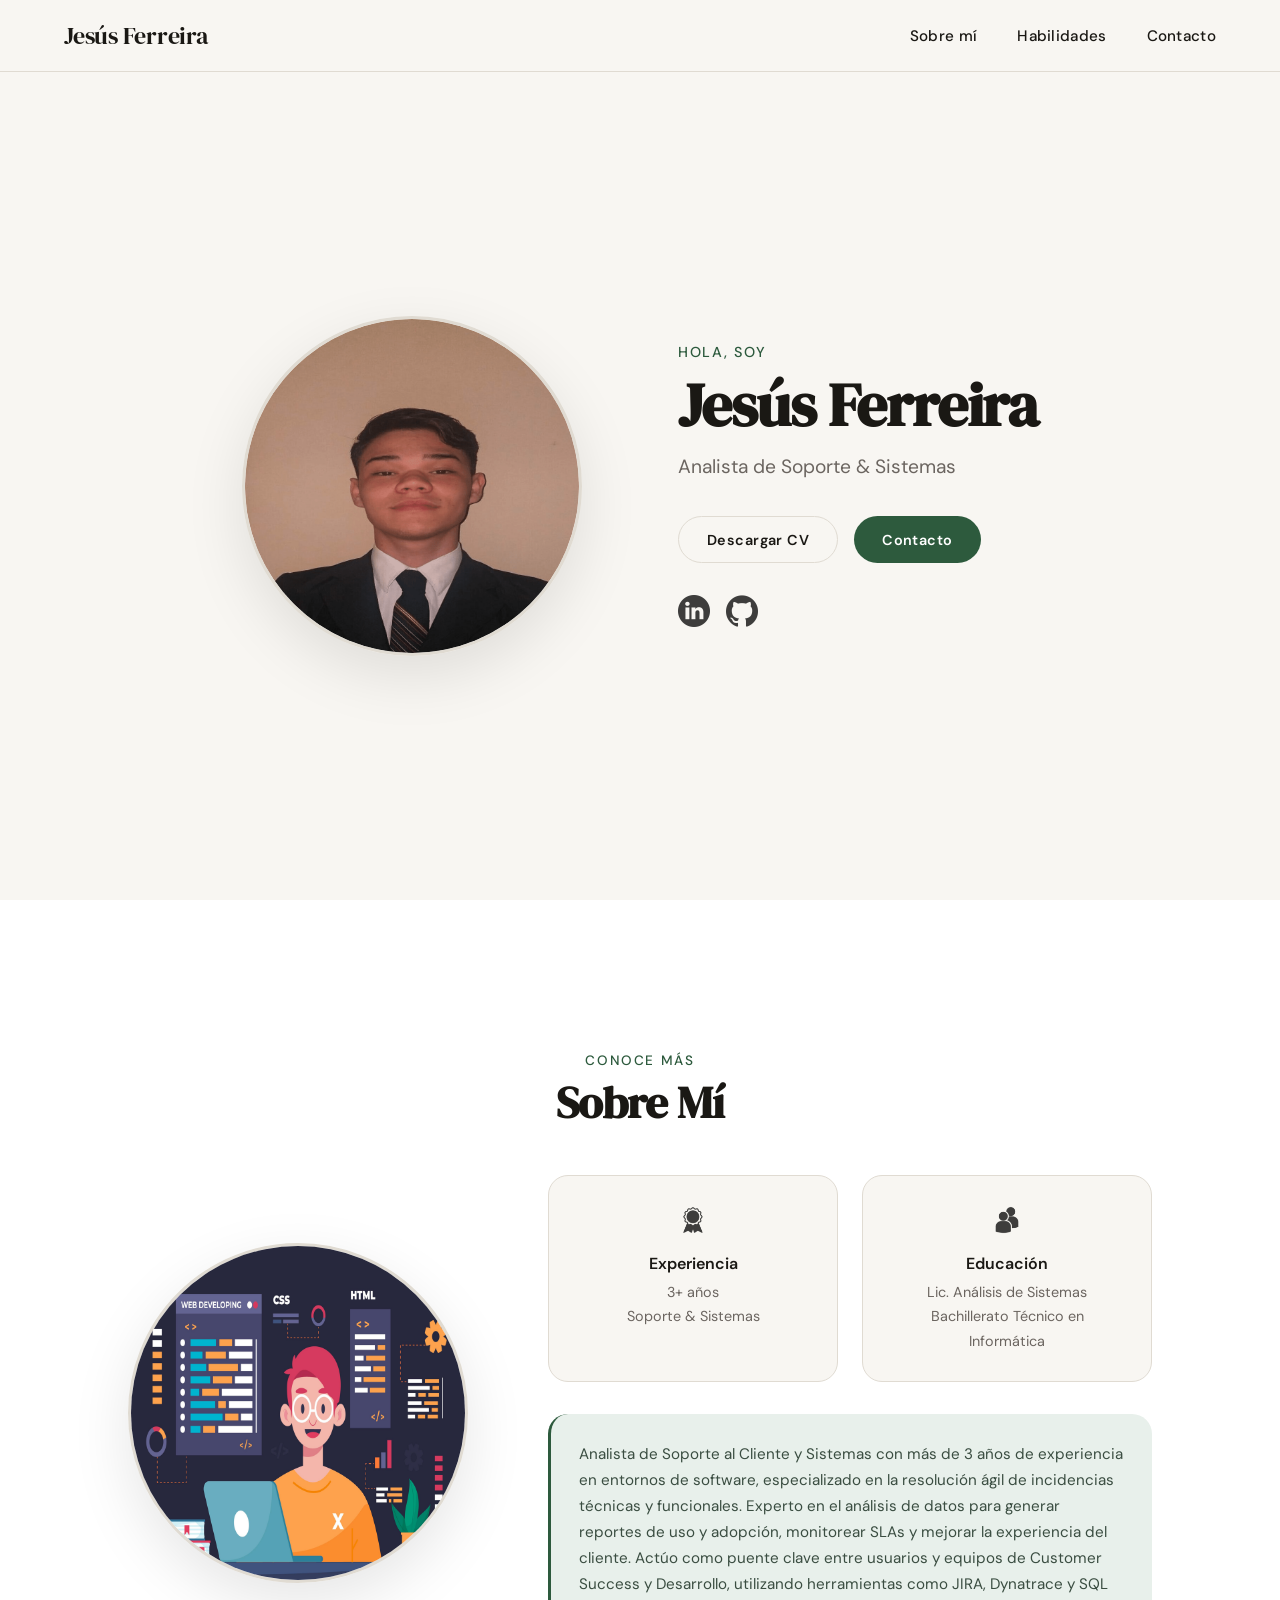
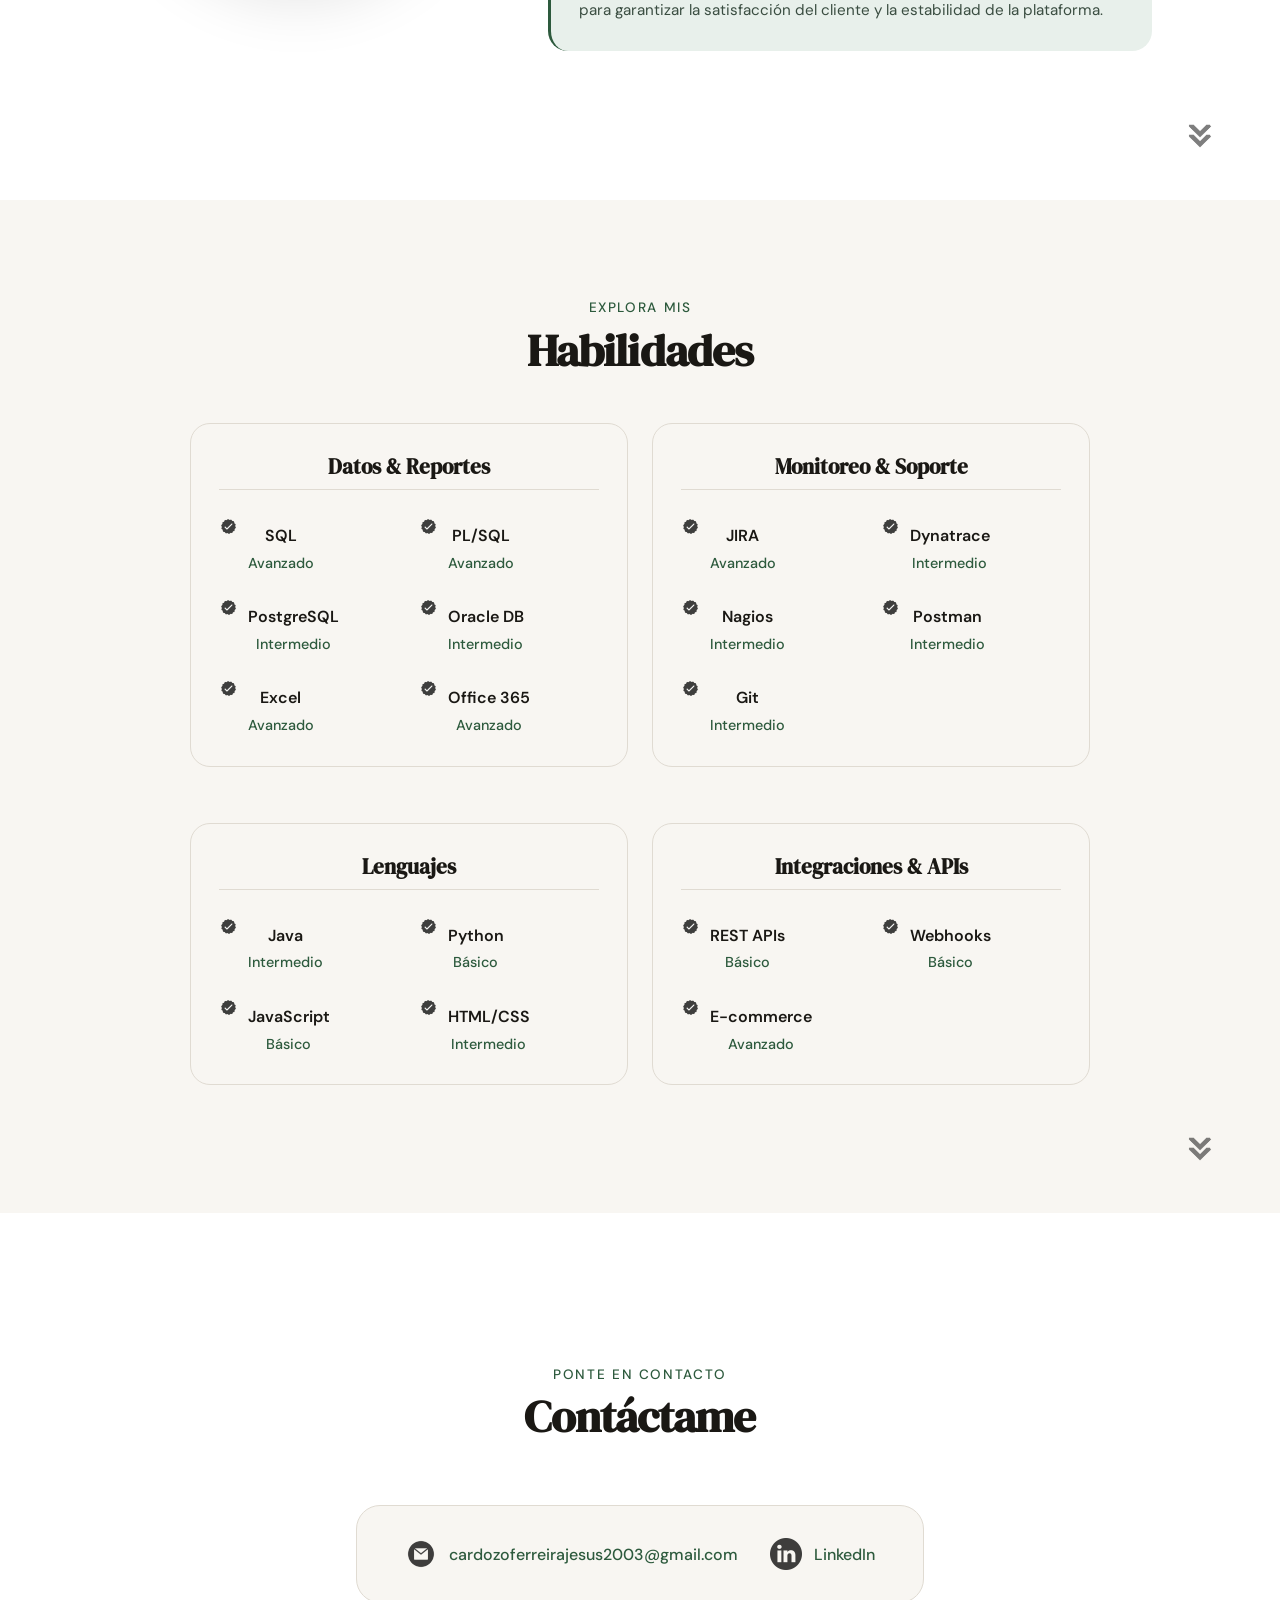
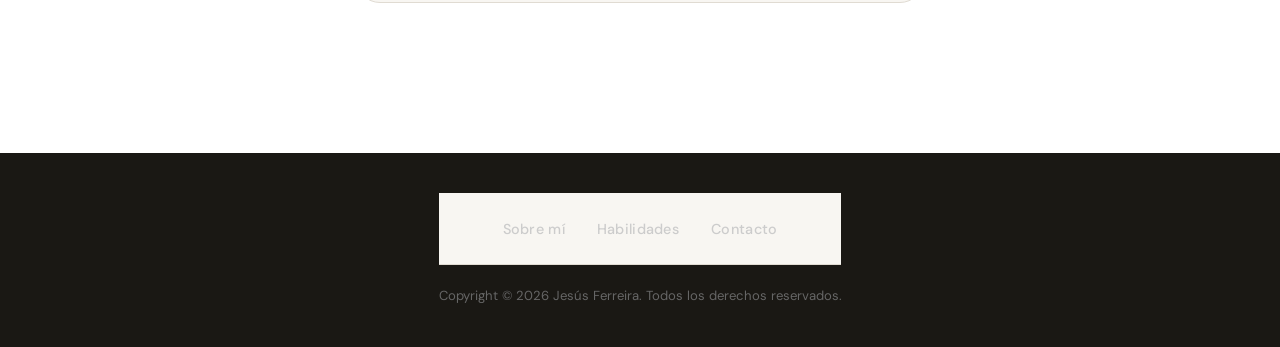
==== index.html @ 6abfdc1a "open code" ====
<!DOCTYPE html>
<html lang="es">
<head>
    <meta charset="UTF-8">
    <meta name="viewport" content="width=device-width, initial-scale=1.0">
    <title>Jesús Ferreira — Analista de Soporte & Sistemas</title>
    <meta name="description" content="Portafolio de Jesús Ferreira: analista de soporte al cliente y sistemas con 3+ años de experiencia en SQL, JIRA, Dynatrace y resolución de incidencias.">
    <meta name="author" content="Jesús Ferreira">
    <meta name="theme-color" content="#2d5a3d">
    <link rel="icon" href="./assets/profile-pic.png" type="image/png">
    <link rel="canonical" href="https://jesussferreira.github.io/">

    <!-- Open Graph / Social -->
    <meta property="og:type" content="website">
    <meta property="og:title" content="Jesús Ferreira — Portafolio">
    <meta property="og:description" content="Analista de Soporte & Sistemas: SQL, JIRA, Dynatrace, PL/SQL y más.">
    <meta property="og:image" content="./assets/profile-pic.png">
    <meta property="og:url" content="https://jesussferreira.github.io/">
    <meta name="twitter:card" content="summary">

    <link rel="stylesheet" href="style.css">
    <link rel="stylesheet" href="mediaqueries.css">
</head>
<body>
    <a class="skip-link" href="#about">Saltar al contenido</a>
    <nav id="desktop-nav" aria-label="Navegación principal">
        <div class="logo">Jesús Ferreira</div>
        <div>
            <ul class="nav-links">
                <li><a href="#about">Sobre mí</a></li>
                <li><a href="#experience">Habilidades</a></li>
                <li><a href="#contact">Contacto</a></li>
            </ul>
        </div>
    </nav>
    <nav id="hamburger-nav" aria-label="Navegación móvil">
        <div class="logo">Jesús Ferreira</div>
        <div class="hamburger-menu">
            <button class="hamburger-icon" type="button" aria-label="Abrir menú" aria-expanded="false" aria-controls="mobile-menu" onclick="toggleMenu()">
                <span></span>
                <span></span>
                <span></span>
            </button>
            <ul class="menu-links" id="mobile-menu">
                <li><a href="#about" onclick="toggleMenu()">Sobre mí</a></li>
                <li><a href="#experience" onclick="toggleMenu()">Habilidades</a></li>
                <li><a href="#contact" onclick="toggleMenu()">Contacto</a></li>
            </ul>
        </div>
    </nav>

    <!-- HERO -->
    <section id="profile">
        <div class="section__pic-container">
            <img src="./assets/profile-pic.png" alt="Jesús Ferreira foto de perfil"/>
        </div>
        <div class="section__text">
            <p class="section__text__p1">Hola, soy</p>
            <h1 class="title">Jesús Ferreira</h1>
            <p class="section__text__p2">Analista de Soporte & Sistemas</p>
            <div class="btn-container">
                <button class="btn btn-color-2" type="button" onclick="window.open('./assets/Jesus Ferreira.pdf', '_blank', 'noopener')">
                    Descargar CV
                </button>
                <button class="btn btn-color-1" type="button" onclick="location.href='./#contact'">
                    Contacto
                </button>
            </div>
            <div id="socials-container">
                <a href="https://www.linkedin.com/in/jes%C3%BAs-ferreira-cardozo-a3a8511b9/" target="_blank" rel="noopener noreferrer">
                    <img src="./assets/linkedin.png" alt="LinkedIn" class="icon">
                </a>
                <a href="https://github.com/jesussferreira" target="_blank" rel="noopener noreferrer">
                    <img src="./assets/github.png" alt="GitHub" class="icon">
                </a>
            </div>
        </div>
    </section>

    <!-- ABOUT -->
    <section id="about">
        <p class="section__text__p1">Conoce más</p>
        <h1 class="title">Sobre Mí</h1>
        <div class="section-container">
            <div class="section__pic-container">
                <img src="./assets/about-pic.png" alt="Foto de perfil" class="about-pic" loading="lazy" decoding="async"/>
            </div>
            <div class="about-details-container">
                <div class="about-containers">
                    <div class="details-container">
                        <img src="./assets/experience.png" alt="Experiencia" class="icon"/>
                        <h3>Experiencia</h3>
                        <p>3+ años<br>Soporte & Sistemas</p>
                    </div>
                    <div class="details-container">
                        <img src="./assets/education.png" alt="Educación" class="icon"/>
                        <h3>Educación</h3>
                        <p>Lic. Análisis de Sistemas<br>Bachillerato Técnico en Informática</p>
                    </div>
                </div>
                <div class="text-container">
                    <p>
                        Analista de Soporte al Cliente y Sistemas con más de 3 años de experiencia en entornos de software,
                        especializado en la resolución ágil de incidencias técnicas y funcionales. Experto en el análisis de datos
                        para generar reportes de uso y adopción, monitorear SLAs y mejorar la experiencia del cliente.
                        Actúo como puente clave entre usuarios y equipos de Customer Success y Desarrollo, utilizando herramientas
                        como JIRA, Dynatrace y SQL para garantizar la satisfacción del cliente y la estabilidad de la plataforma.
                    </p>
                </div>
            </div>
        </div>
        <img src="./assets/arrow.png" alt="Siguiente sección" class="icon arrow" onclick="location.href='./#experience'"/>
    </section>

    <!-- SKILLS / EXPERIENCE -->
    <section id="experience">
        <p class="section__text__p1">Explora mis</p>
        <h1 class="title">Habilidades</h1>
        <div class="experience-details-container">
            <div class="about-containers">

                <!-- DATA & REPORTS -->
                <div class="details-container">
                    <h2 class="experience-sub-title">Datos & Reportes</h2>
                    <div class="article-container">
                        <article>
                            <img src="./assets/checkmark.png" alt="check" class="icon"/>
                            <div><h3>SQL</h3><p>Avanzado</p></div>
                        </article>
                        <article>
                            <img src="./assets/checkmark.png" alt="check" class="icon"/>
                            <div><h3>PL/SQL</h3><p>Avanzado</p></div>
                        </article>
                        <article>
                            <img src="./assets/checkmark.png" alt="check" class="icon"/>
                            <div><h3>PostgreSQL</h3><p>Intermedio</p></div>
                        </article>
                        <article>
                            <img src="./assets/checkmark.png" alt="check" class="icon"/>
                            <div><h3>Oracle DB</h3><p>Intermedio</p></div>
                        </article>
                        <article>
                            <img src="./assets/checkmark.png" alt="check" class="icon"/>
                            <div><h3>Excel</h3><p>Avanzado</p></div>
                        </article>
                        <article>
                            <img src="./assets/checkmark.png" alt="check" class="icon"/>
                            <div><h3>Office 365</h3><p>Avanzado</p></div>
                        </article>
                    </div>
                </div>

                <!-- MONITORING & SUPPORT -->
                <div class="details-container">
                    <h2 class="experience-sub-title">Monitoreo & Soporte</h2>
                    <div class="article-container">
                        <article>
                            <img src="./assets/checkmark.png" alt="check" class="icon"/>
                            <div><h3>JIRA</h3><p>Avanzado</p></div>
                        </article>
                        <article>
                            <img src="./assets/checkmark.png" alt="check" class="icon"/>
                            <div><h3>Dynatrace</h3><p>Intermedio</p></div>
                        </article>
                        <article>
                            <img src="./assets/checkmark.png" alt="check" class="icon"/>
                            <div><h3>Nagios</h3><p>Intermedio</p></div>
                        </article>
                        <article>
                            <img src="./assets/checkmark.png" alt="check" class="icon"/>
                            <div><h3>Postman</h3><p>Intermedio</p></div>
                        </article>
                        <article>
                            <img src="./assets/checkmark.png" alt="check" class="icon"/>
                            <div><h3>Git</h3><p>Intermedio</p></div>
                        </article>
                    </div>
                </div>

            </div>
            <div class="about-containers">

                <!-- PROGRAMMING LANGUAGES -->
                <div class="details-container">
                    <h2 class="experience-sub-title">Lenguajes</h2>
                    <div class="article-container">
                        <article>
                            <img src="./assets/checkmark.png" alt="check" class="icon"/>
                            <div><h3>Java</h3><p>Intermedio</p></div>
                        </article>
                        <article>
                            <img src="./assets/checkmark.png" alt="check" class="icon"/>
                            <div><h3>Python</h3><p>Básico</p></div>
                        </article>
                        <article>
                            <img src="./assets/checkmark.png" alt="check" class="icon"/>
                            <div><h3>JavaScript</h3><p>Básico</p></div>
                        </article>
                        <article>
                            <img src="./assets/checkmark.png" alt="check" class="icon"/>
                            <div><h3>HTML/CSS</h3><p>Intermedio</p></div>
                        </article>
                    </div>
                </div>

                <!-- INTEGRATIONS -->
                <div class="details-container">
                    <h2 class="experience-sub-title">Integraciones & APIs</h2>
                    <div class="article-container">
                        <article>
                            <img src="./assets/checkmark.png" alt="check" class="icon"/>
                            <div><h3>REST APIs</h3><p>Básico</p></div>
                        </article>
                        <article>
                            <img src="./assets/checkmark.png" alt="check" class="icon"/>
                            <div><h3>Webhooks</h3><p>Básico</p></div>
                        </article>
                        <article>
                            <img src="./assets/checkmark.png" alt="check" class="icon"/>
                            <div><h3>E-commerce</h3><p>Avanzado</p></div>
                        </article>
                    </div>
                </div>

            </div>
        </div>
        <img src="./assets/arrow.png" alt="Siguiente" class="icon arrow" onclick="location.href='./#contact'"/>
    </section>

    <!-- CONTACT -->
    <section id="contact">
        <p class="section__text__p1">Ponte en contacto</p>
        <h1 class="title">Contáctame</h1>
        <div class="contact-info-upper-container">
            <div class="contact-info-container">
                <img src="./assets/email.png" alt="Email" class="icon contact-icon email-icon"/>
                <p><a href="mailto:cardozoferreirajesus2003@gmail.com">cardozoferreirajesus2003@gmail.com</a></p>
            </div>
            <div class="contact-info-container">
                <img src="./assets/linkedin.png" alt="LinkedIn" class="icon contact-icon"/>
                <p><a href="https://www.linkedin.com/in/jes%C3%BAs-ferreira-cardozo-a3a8511b9/">LinkedIn</a></p>
            </div>
        </div>
    </section>

    <footer>
        <nav>
            <div class="nav-links-container">
                <ul class="nav-links">
                    <li><a href="#about">Sobre mí</a></li>
                    <li><a href="#experience">Habilidades</a></li>
                    <li><a href="#contact">Contacto</a></li>
                </ul>
            </div>
        </nav>
        <p>Copyright &#169; 2026 Jesús Ferreira. Todos los derechos reservados.</p>
    </footer>

    <script src="script.js"></script>
</body>
</html>
---- style.css ----
@import url("https://fonts.googleapis.com/css2?family=DM+Sans:ital,wght@0,300;0,400;0,500;0,600;0,700;1,300&family=DM+Serif+Display:ital@0;1&display=swap");

:root {
  --bg: #f8f6f2;
  --surface: #ffffff;
  --border: #e0dbd2;
  --text: #1a1814;
  --text-muted: #6b6560;
  --accent: #2d5a3d;
  --accent-light: #e8f0eb;
  --accent-hover: #1e3e2a;
}

* {
  margin: 0;
  padding: 0;
  box-sizing: border-box;
}

.skip-link {
  position: absolute;
  left: -9999px;
  top: 0;
  z-index: 1000;
  background: var(--accent);
  color: #fff;
  padding: 0.75rem 1.25rem;
  font-weight: 600;
  border-radius: 0 0 8px 0;
}

.skip-link:focus {
  left: 0;
}

:focus-visible {
  outline: 2px solid var(--accent);
  outline-offset: 3px;
  border-radius: 4px;
}

button.hamburger-icon {
  background: transparent;
  border: none;
  padding: 0;
}

html {
  scroll-behavior: smooth;
}

@media (prefers-reduced-motion: reduce) {
  html { scroll-behavior: auto; }
  *, *::before, *::after {
    animation-duration: 0.01ms !important;
    animation-iteration-count: 1 !important;
    transition-duration: 0.01ms !important;
    scroll-behavior: auto !important;
  }
}

body {
  font-family: "DM Sans", sans-serif;
  background-color: var(--bg);
  color: var(--text);
}

p {
  color: var(--text-muted);
  line-height: 1.7;
}

a, .btn {
  transition: all 280ms ease;
}

/* ─── NAV ─── */

nav, .nav-links {
  display: flex;
}

nav {
  justify-content: space-between;
  align-items: center;
  height: 72px;
  padding: 0 4rem;
  background: var(--bg);
  border-bottom: 1px solid var(--border);
  position: sticky;
  top: 0;
  z-index: 100;
}

.nav-links {
  gap: 2.5rem;
  list-style: none;
  font-size: 0.95rem;
  font-weight: 500;
  letter-spacing: 0.02em;
}

a {
  color: var(--text);
  text-decoration: none;
}

a:hover {
  color: var(--accent);
}

.logo {
  font-family: "DM Serif Display", serif;
  font-size: 1.5rem;
  color: var(--text);
  letter-spacing: -0.01em;
}

.logo:hover { cursor: default; }

/* ─── HAMBURGER ─── */

#hamburger-nav { display: none; }

.hamburger-menu {
  position: relative;
  display: inline-block;
}

.hamburger-icon {
  display: flex;
  flex-direction: column;
  justify-content: space-between;
  height: 20px;
  width: 26px;
  cursor: pointer;
}

.hamburger-icon span {
  width: 100%;
  height: 2px;
  background-color: var(--text);
  transition: all 0.3s ease-in-out;
}

.menu-links {
  position: absolute;
  top: 100%;
  right: 0;
  background-color: var(--surface);
  border: 1px solid var(--border);
  border-radius: 12px;
  width: fit-content;
  max-height: 0;
  overflow: hidden;
  transition: all 0.3s ease-in-out;
  margin-top: 8px;
  box-shadow: 0 8px 24px rgba(0,0,0,0.08);
}

.menu-links a {
  display: block;
  padding: 12px 24px;
  font-size: 1rem;
  color: var(--text);
}

.menu-links li { list-style: none; }
.menu-links.open { max-height: 300px; }

.hamburger-icon.open span:first-child  { transform: rotate(45deg) translate(8px, 4px); }
.hamburger-icon.open span:nth-child(2) { opacity: 0; }
.hamburger-icon.open span:last-child   { transform: rotate(-45deg) translate(8px, -4px); }

/* ─── SECTIONS ─── */

section {
  padding: 6rem 8rem;
  min-height: 100vh;
  display: flex;
  flex-direction: column;
  justify-content: center;
}

.section-container {
  display: flex;
  gap: 5rem;
  align-items: center;
}

/* ─── PROFILE ─── */

#profile {
  flex-direction: row;
  align-items: center;
  gap: 6rem;
  background: var(--bg);
  min-height: calc(100vh - 72px);
}

.section__pic-container {
  flex-shrink: 0;
  width: 340px;
  height: 340px;
  border-radius: 50%;
  overflow: hidden;
  border: 3px solid var(--border);
  box-shadow: 0 20px 60px rgba(0,0,0,0.1);
}

.section__pic-container img {
  width: 100%;
  height: 100%;
  object-fit: cover;
}

.section__text {
  text-align: left;
}

.section__text__p1 {
  font-size: 0.9rem;
  font-weight: 500;
  letter-spacing: 0.12em;
  text-transform: uppercase;
  color: var(--accent);
  margin-bottom: 0.5rem;
}

.title {
  font-family: "DM Serif Display", serif;
  font-size: 3.8rem;
  line-height: 1.1;
  color: var(--text);
  margin-bottom: 0.75rem;
  letter-spacing: -0.02em;
}

.section__text__p2 {
  font-size: 1.2rem;
  color: var(--text-muted);
  font-weight: 400;
  margin-bottom: 2rem;
}

.btn-container {
  display: flex;
  gap: 1rem;
  margin-bottom: 2rem;
}

.btn {
  font-family: "DM Sans", sans-serif;
  font-weight: 600;
  font-size: 0.9rem;
  letter-spacing: 0.03em;
  padding: 0.85rem 1.75rem;
  border-radius: 100px;
  cursor: pointer;
  border: none;
}

.btn-color-1 {
  background: var(--accent);
  color: white;
}

.btn-color-1:hover {
  background: var(--accent-hover);
  transform: translateY(-1px);
  box-shadow: 0 6px 20px rgba(45, 90, 61, 0.3);
}

.btn-color-2 {
  background: transparent;
  border: 1.5px solid var(--border);
  color: var(--text);
}

.btn-color-2:hover {
  border-color: var(--accent);
  color: var(--accent);
  transform: translateY(-1px);
}

#socials-container {
  display: flex;
  gap: 1rem;
}

.icon {
  height: 2rem;
  cursor: pointer;
  opacity: 0.75;
  transition: opacity 200ms ease, transform 200ms ease;
}

.icon:hover {
  opacity: 1;
  transform: scale(1.08);
}

/* ─── ABOUT ─── */

#about {
  background: var(--surface);
  position: relative;
}

#about .title, #experience .title, #contact .title {
  text-align: center;
  font-size: 2.8rem;
  margin-bottom: 3rem;
}

#about > .section__text__p1,
#experience > .section__text__p1,
#contact > .section__text__p1 {
  text-align: center;
  font-size: 0.85rem;
  letter-spacing: 0.12em;
  text-transform: uppercase;
  color: var(--accent);
  margin-bottom: 0.4rem;
}

.about-pic {
  width: 100%;
  height: 100%;
  object-fit: cover;
  border-radius: 1.5rem;
}

.about-containers {
  display: flex;
  gap: 1.5rem;
  margin-bottom: 2rem;
}

.about-details-container {
  display: flex;
  flex-direction: column;
  flex: 1;
}

.details-container {
  padding: 1.75rem;
  flex: 1;
  background: var(--bg);
  border-radius: 1.25rem;
  border: 1px solid var(--border);
  text-align: center;
}

.details-container h3 {
  font-size: 1rem;
  font-weight: 600;
  margin: 0.75rem 0 0.35rem;
  color: var(--text);
}

.details-container p {
  font-size: 0.9rem;
}

.text-container {
  background: var(--accent-light);
  border-radius: 1.25rem;
  padding: 1.75rem;
  border-left: 3px solid var(--accent);
}

.text-container p {
  color: #3a4d41;
  font-size: 0.95rem;
}

.arrow {
  position: absolute;
  right: 4rem;
  bottom: 3rem;
  height: 2rem;
  opacity: 0.5;
}

/* ─── EXPERIENCE / SKILLS ─── */

#experience {
  background: var(--bg);
  position: relative;
}

.experience-details-container {
  display: flex;
  flex-direction: column;
  gap: 1.5rem;
  width: 100%;
  max-width: 900px;
  margin: 0 auto;
}

.experience-sub-title {
  font-family: "DM Serif Display", serif;
  font-size: 1.3rem;
  color: var(--text);
  margin-bottom: 1.5rem;
  padding-bottom: 0.5rem;
  border-bottom: 1.5px solid var(--border);
}

.article-container {
  display: flex;
  flex-wrap: wrap;
  gap: 1.25rem;
}

article {
  display: flex;
  align-items: flex-start;
  gap: 0.6rem;
  width: calc(50% - 0.625rem);
}

article .icon {
  height: 1.2rem;
  margin-top: 3px;
  cursor: default;
  flex-shrink: 0;
}

article h3 {
  font-size: 0.95rem;
  font-weight: 600;
  color: var(--text);
  line-height: 1.2;
}

article p {
  font-size: 0.8rem;
  color: var(--accent);
  font-weight: 500;
}

/* ─── CONTACT ─── */

#contact {
  background: var(--surface);
  align-items: center;
  min-height: 60vh;
}

.contact-info-upper-container {
  display: flex;
  justify-content: center;
  gap: 2rem;
  flex-wrap: wrap;
  border-radius: 1.5rem;
  border: 1px solid var(--border);
  background: var(--bg);
  padding: 2rem 3rem;
  margin-top: 1rem;
}

.contact-info-container {
  display: flex;
  align-items: center;
  gap: 0.75rem;
}

.contact-info-container p {
  font-size: 1rem;
  font-weight: 500;
}

.contact-info-container a {
  color: var(--accent);
  font-weight: 500;
}

.contact-info-container a:hover {
  text-decoration: underline;
}

.contact-icon { cursor: default; }
.email-icon { height: 2rem; }

/* ─── FOOTER ─── */

footer {
  background: var(--text);
  color: #aaa;
  padding: 2.5rem 4rem;
  display: flex;
  flex-direction: column;
  align-items: center;
  gap: 1.25rem;
}

footer .nav-links {
  gap: 2rem;
  font-size: 0.9rem;
}

footer a {
  color: #ccc;
}

footer a:hover { color: white; }

footer p {
  color: #666;
  font-size: 0.82rem;
}
---- mediaqueries.css ----
/* ─── TABLET ─── */
@media screen and (max-width: 1200px) {
  #desktop-nav { display: none; }
  #hamburger-nav { display: flex; }

  nav { padding: 0 2rem; }

  section { padding: 5rem 3rem; }

  #profile {
    flex-direction: column;
    text-align: center;
    gap: 3rem;
    padding-top: 5rem;
    min-height: auto;
    padding-bottom: 5rem;
  }

  .section__text { text-align: center; }

  #socials-container { justify-content: center; }
  .btn-container { justify-content: center; }

  .section__pic-container {
    width: 240px;
    height: 240px;
  }

  .section-container {
    flex-direction: column;
    gap: 3rem;
  }

  .about-containers { flex-wrap: wrap; }

  .arrow { display: none; }

  #contact { min-height: auto; }
}

/* ─── MOBILE ─── */
@media screen and (max-width: 600px) {
  section { padding: 4rem 1.5rem; }

  nav { padding: 0 1.5rem; }

  .title { font-size: 2.4rem; }

  .section__text__p2 { font-size: 1rem; }

  .about-containers { flex-direction: column; }

  .details-container { width: 100%; }

  .experience-details-container { gap: 1rem; }

  .about-containers { gap: 1rem; }

  article { width: 100%; }

  .contact-info-upper-container {
    flex-direction: column;
    padding: 1.5rem;
  }

  .btn-container { flex-wrap: wrap; justify-content: center; }

  footer { padding: 2rem 1.5rem; }

  footer .nav-links {
    flex-direction: column;
    align-items: center;
    gap: 0.75rem;
  }

  .logo { font-size: 1.3rem; }
}
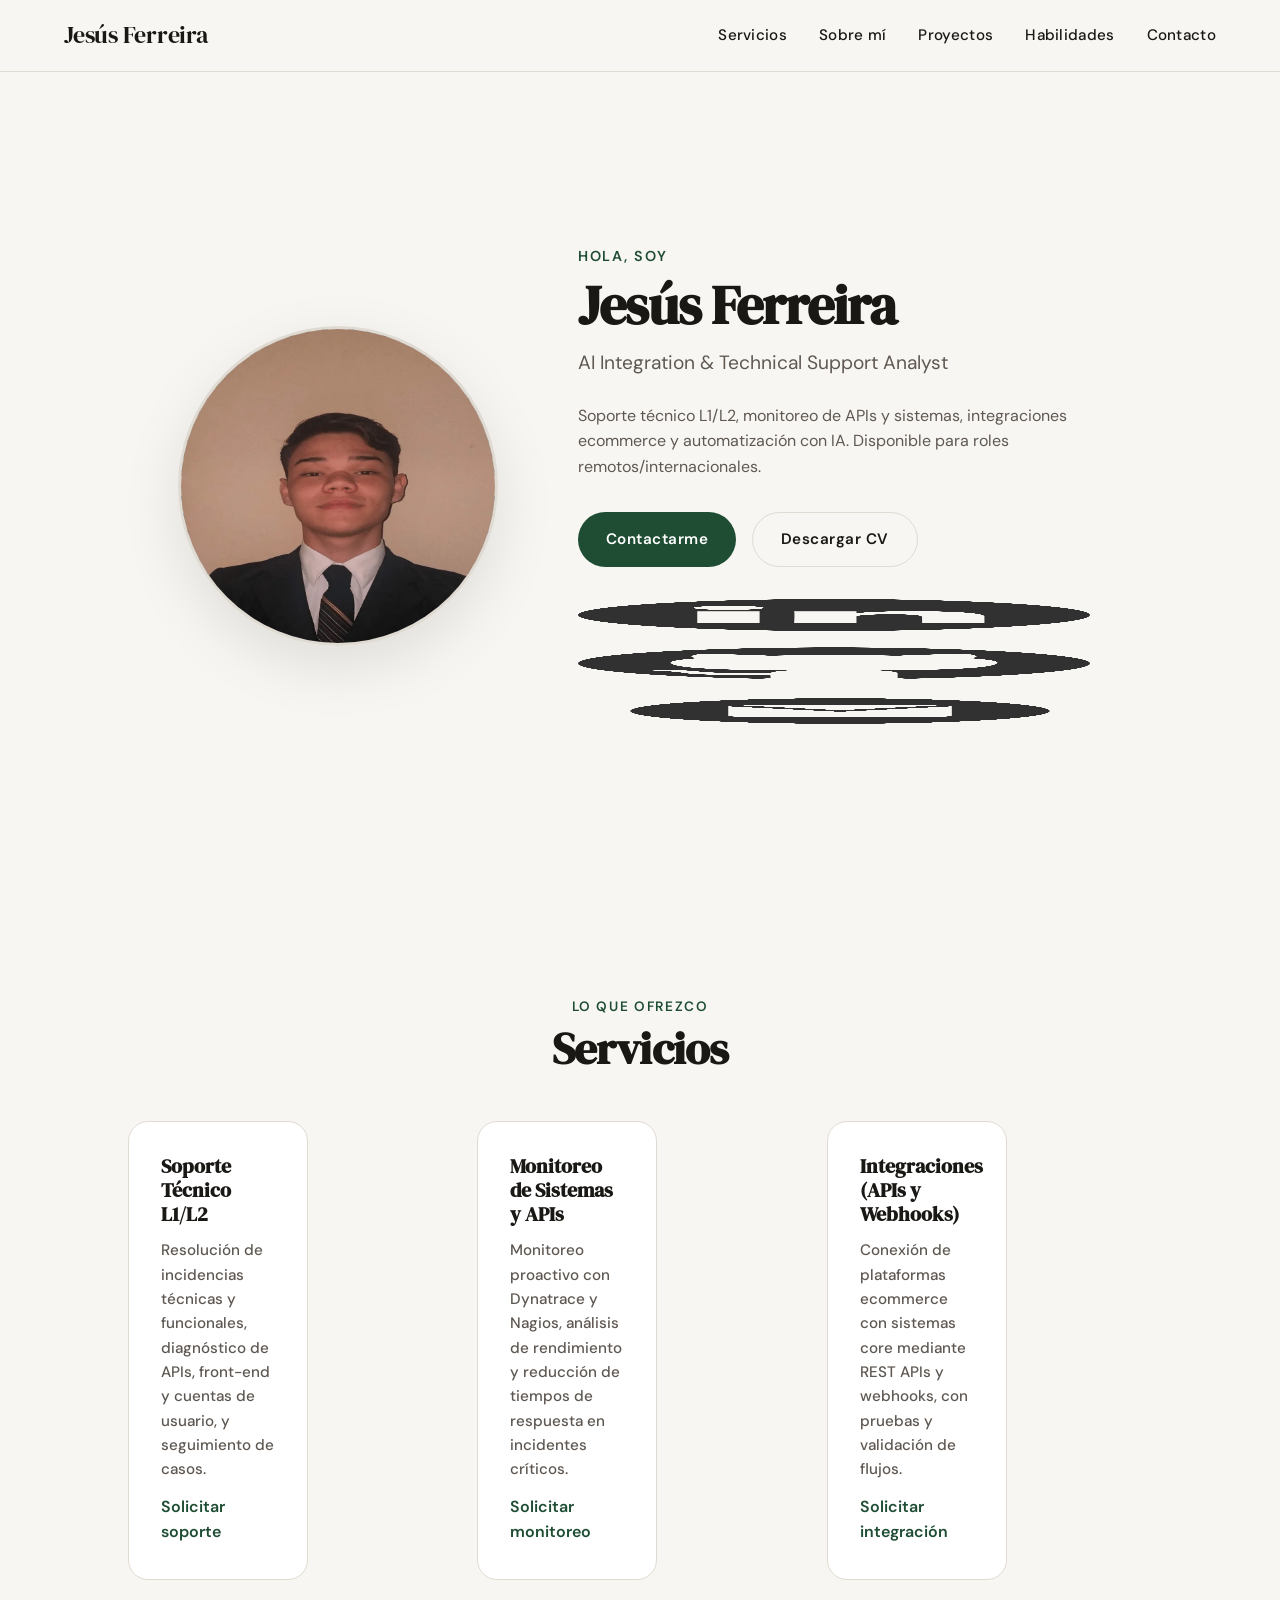
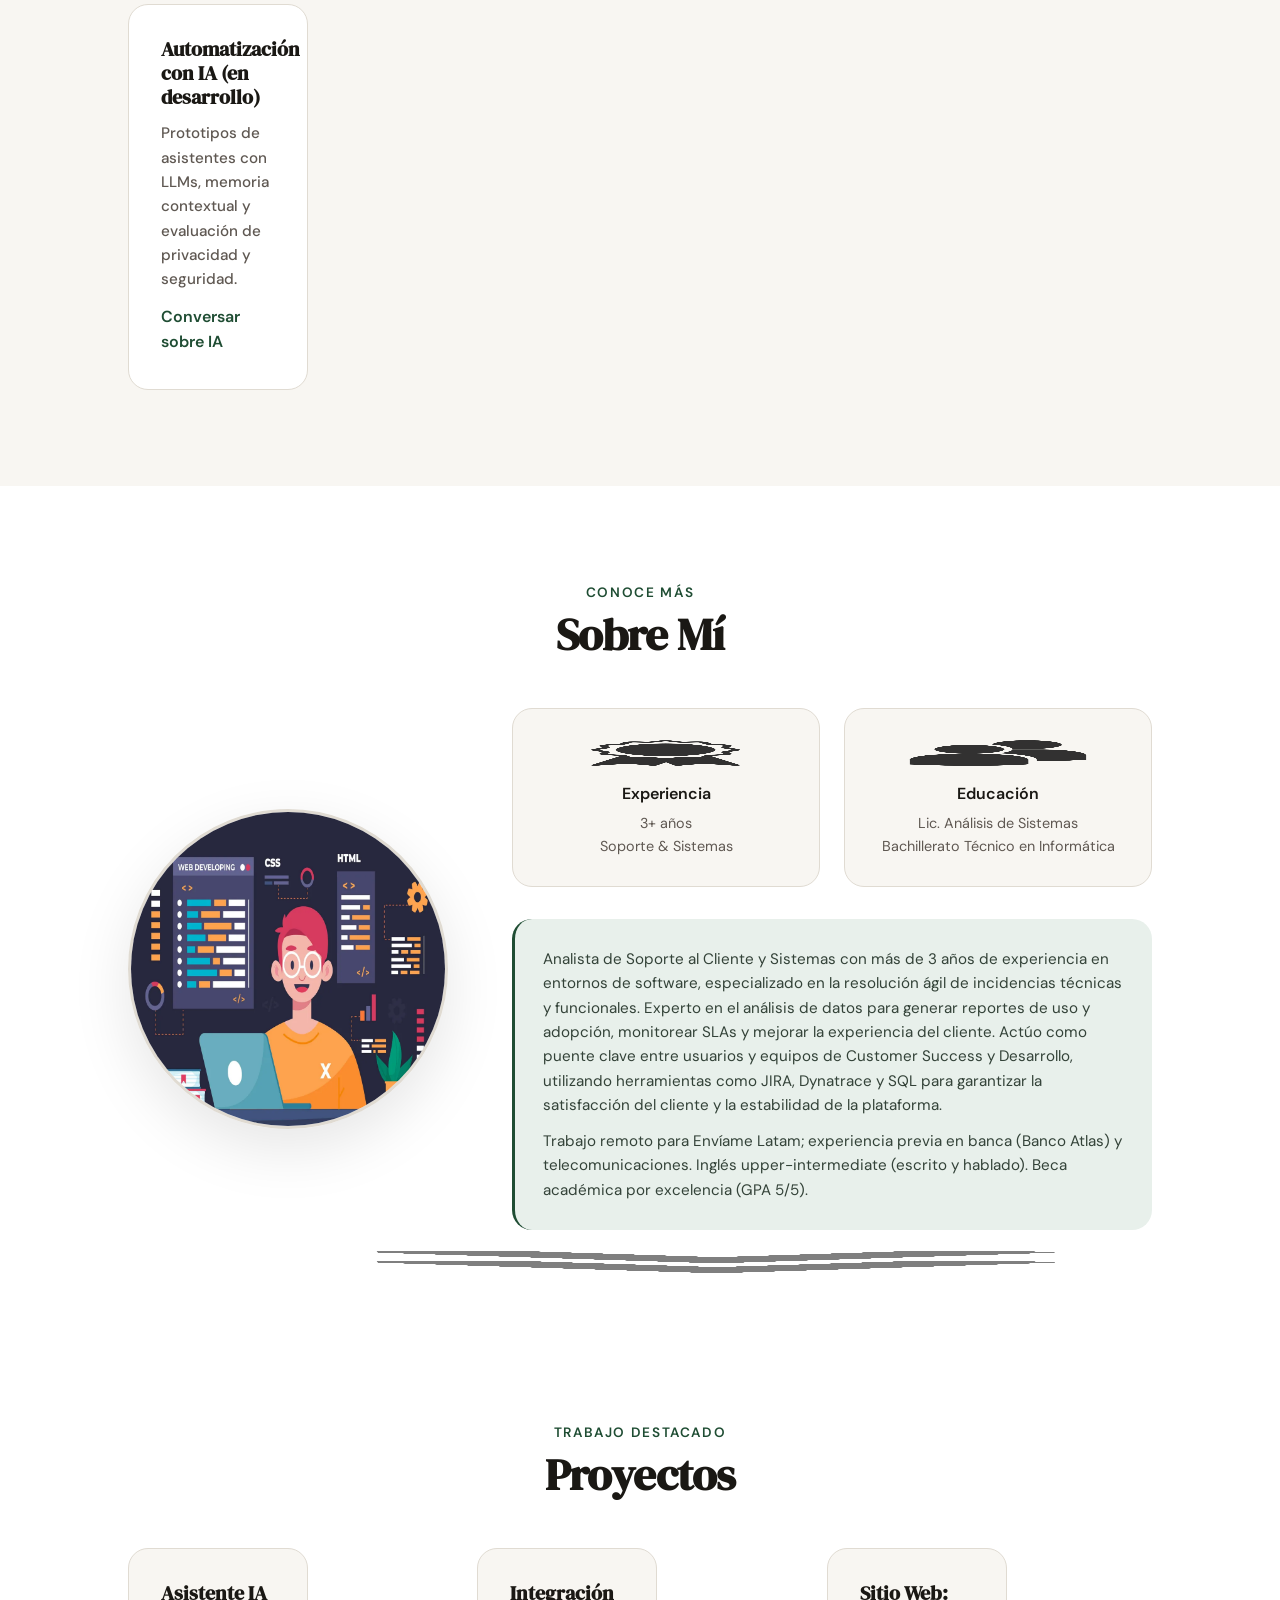
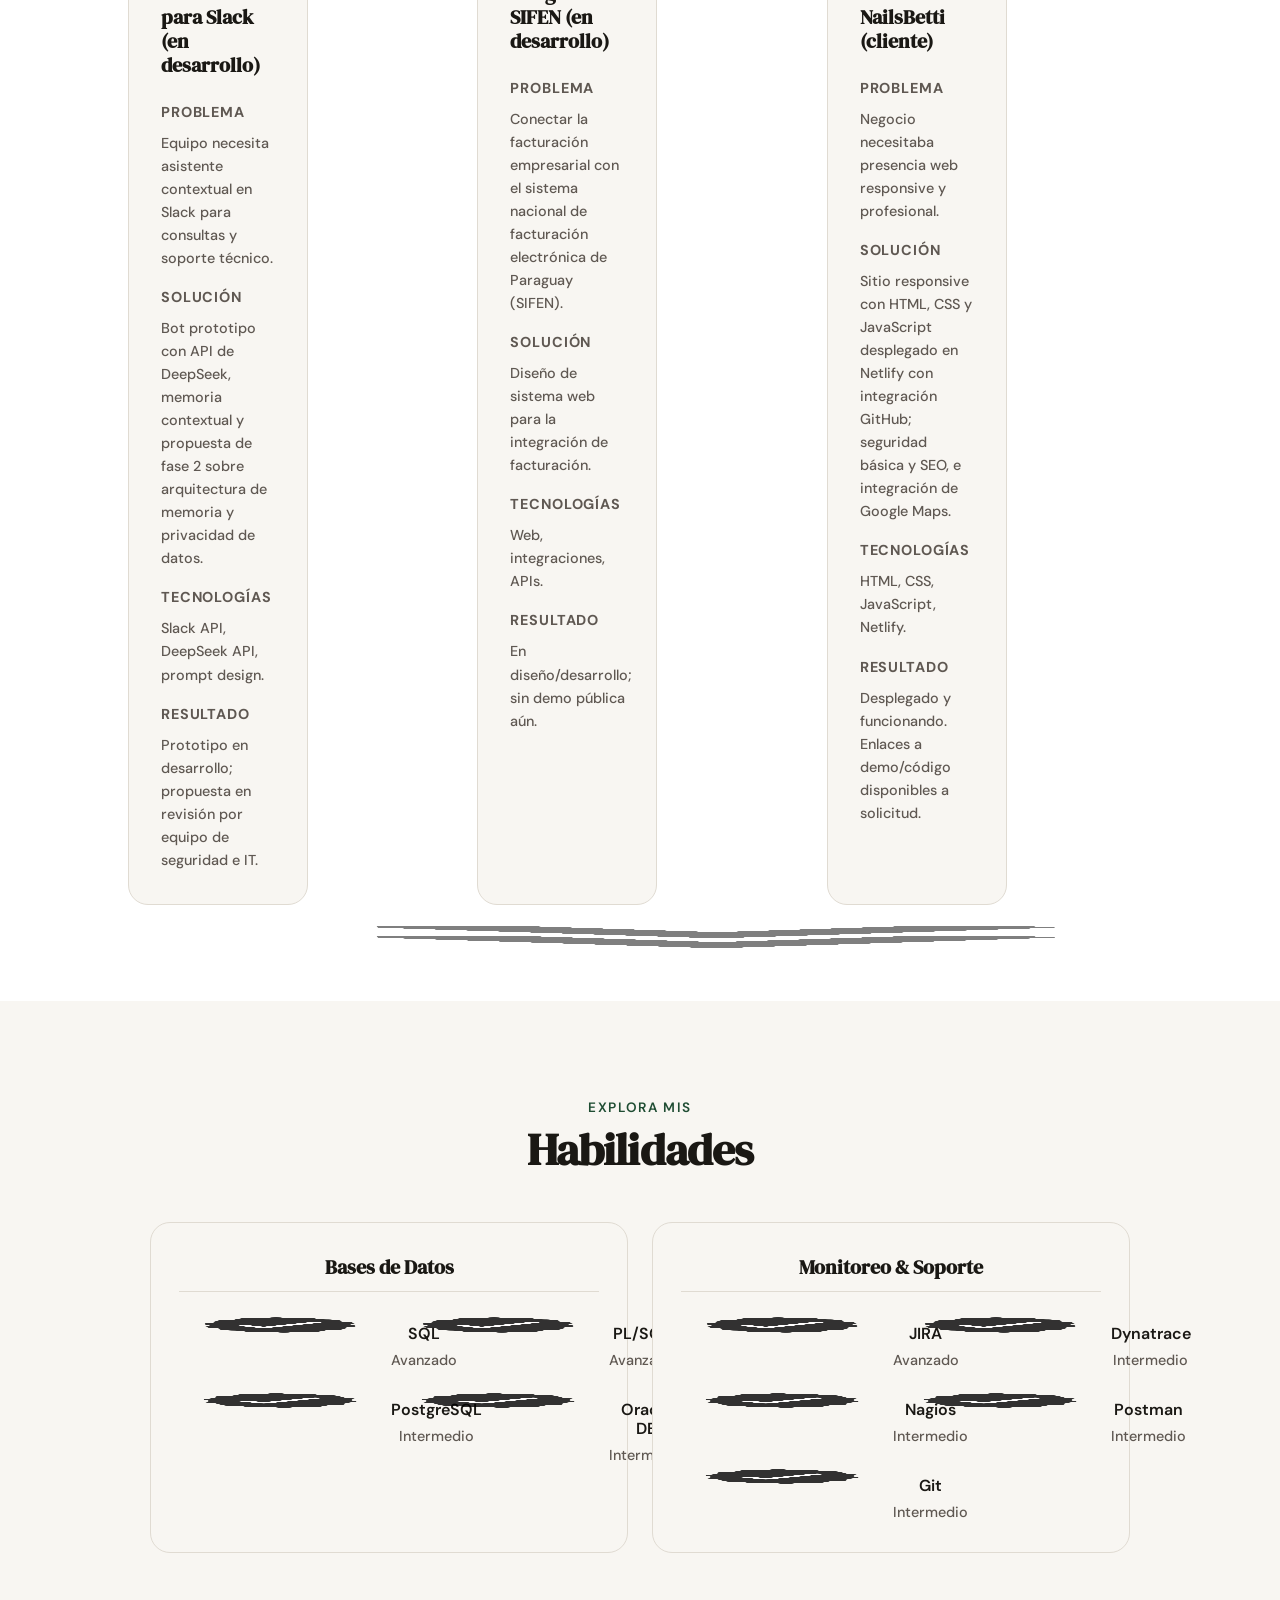
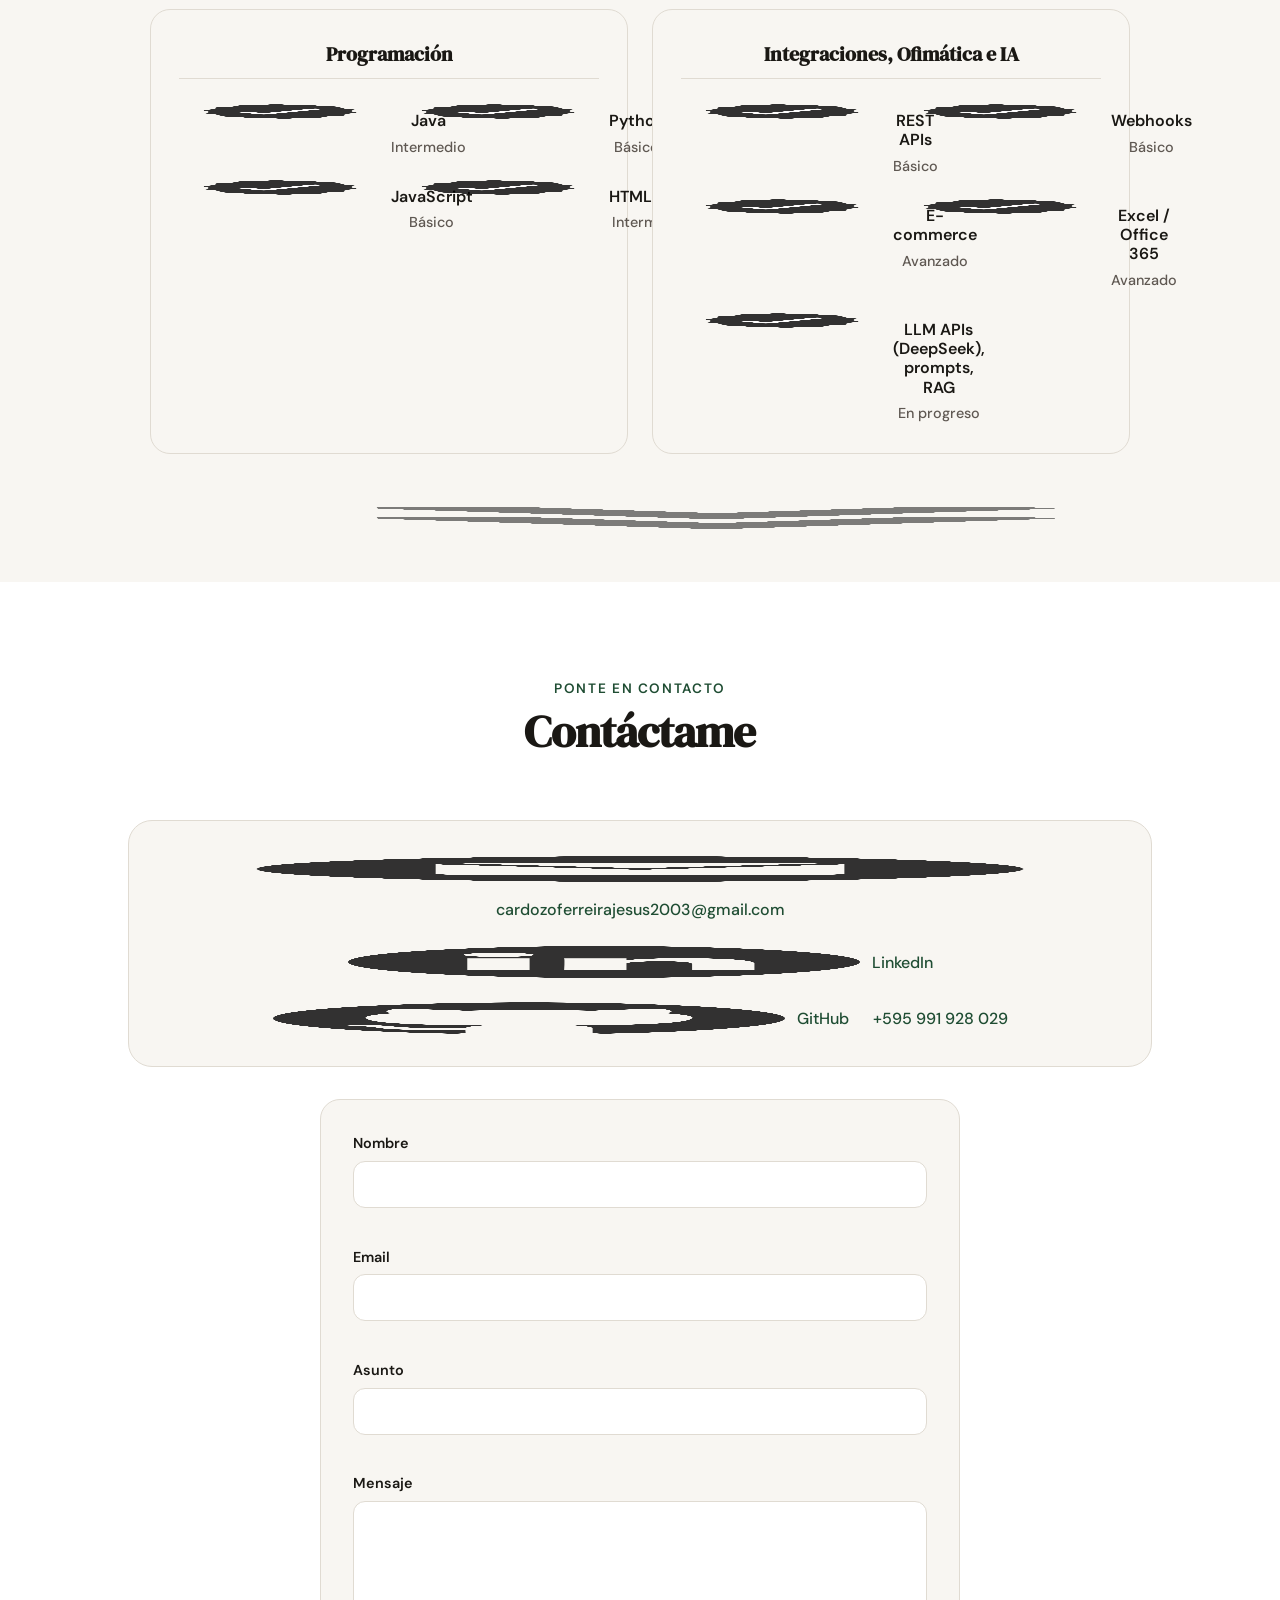
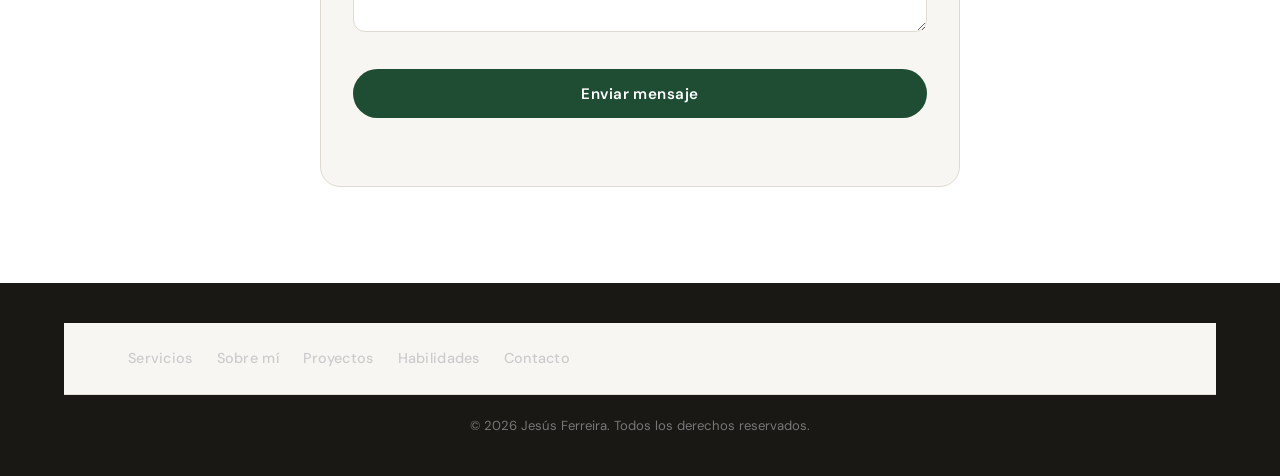
==== commit ec60ba5e: "feat(content): hero, servicios, proyectos y estructura semantica desde CV" ====
--- a/index.html
+++ b/index.html
@@ -3,97 +3,166 @@
 <head>
     <meta charset="UTF-8">
     <meta name="viewport" content="width=device-width, initial-scale=1.0">
-    <title>Jesús Ferreira — Analista de Soporte & Sistemas</title>
-    <meta name="description" content="Portafolio de Jesús Ferreira: analista de soporte al cliente y sistemas con 3+ años de experiencia en SQL, JIRA, Dynatrace y resolución de incidencias.">
-    <meta name="author" content="Jesús Ferreira">
-    <meta name="theme-color" content="#2d5a3d">
+    <title>Jesús Ferreira | Analista de Soporte Técnico e Integraciones (Remoto)</title>
+    <meta name="description" content="Portafolio de Jesús Ferreira, analista de soporte técnico e integraciones con 3+ años en software, APIs, SQL/Oracle, monitoreo y automatización con IA. Disponible para roles remotos.">
+    <meta name="author" content="Jesús Antonio Ferreira Cardozo">
+    <meta name="keywords" content="analista de soporte técnico, technical support analyst, integraciones API, SQL, Oracle, automatización IA, remote support">
+    <meta name="theme-color" content="#1f4d33">
     <link rel="icon" href="./assets/profile-pic.png" type="image/png">
-    <link rel="canonical" href="https://jesussferreira.github.io/">
-
-    <!-- Open Graph / Social -->
+    <link rel="canonical" href="https://jesusantonioferreiracardozo.netlify.app/">
+
+    <!-- Open Graph -->
     <meta property="og:type" content="website">
-    <meta property="og:title" content="Jesús Ferreira — Portafolio">
-    <meta property="og:description" content="Analista de Soporte & Sistemas: SQL, JIRA, Dynatrace, PL/SQL y más.">
-    <meta property="og:image" content="./assets/profile-pic.png">
-    <meta property="og:url" content="https://jesussferreira.github.io/">
+    <meta property="og:locale" content="es_PY">
+    <meta property="og:title" content="Jesús Ferreira | Analista de Soporte Técnico e Integraciones">
+    <meta property="og:description" content="Soporte L1/L2, monitoreo de APIs y sistemas, integraciones ecommerce y automatización con IA.">
+    <meta property="og:image" content="https://jesusantonioferreiracardozo.netlify.app/assets/profile-pic.png">
+    <meta property="og:image:width" content="950">
+    <meta property="og:image:height" content="950">
+    <meta property="og:url" content="https://jesusantonioferreiracardozo.netlify.app/">
+
+    <!-- Twitter -->
     <meta name="twitter:card" content="summary">
+    <meta name="twitter:title" content="Jesús Ferreira | Analista de Soporte Técnico e Integraciones">
+    <meta name="twitter:description" content="Portafolio: soporte técnico, monitoreo y integraciones.">
+    <meta name="twitter:image" content="https://jesusantonioferreiracardozo.netlify.app/assets/profile-pic.png">
 
     <link rel="stylesheet" href="style.css">
     <link rel="stylesheet" href="mediaqueries.css">
+
+    <script type="application/ld+json">
+    {
+      "@context": "https://schema.org",
+      "@type": "Person",
+      "name": "Jesús Antonio Ferreira Cardozo",
+      "alternateName": "Jesús Ferreira",
+      "jobTitle": "AI Integration & Technical Support Analyst",
+      "email": "mailto:cardozoferreirajesus2003@gmail.com",
+      "telephone": "+595991928029",
+      "url": "https://jesusantonioferreiracardozo.netlify.app/",
+      "address": {
+        "@type": "PostalAddress",
+        "addressLocality": "San Lorenzo",
+        "addressCountry": "PY"
+      },
+      "sameAs": [
+        "https://www.linkedin.com/in/jes%C3%BAs-ferreira-cardozo-a3a8511b9/",
+        "https://github.com/jesussferreira"
+      ],
+      "knowsLanguage": ["Spanish", "English"],
+      "alumniOf": "Universidad Tecnológica Intercontinental (UTIC)"
+    }
+    </script>
 </head>
 <body>
     <a class="skip-link" href="#about">Saltar al contenido</a>
+
     <nav id="desktop-nav" aria-label="Navegación principal">
         <div class="logo">Jesús Ferreira</div>
-        <div>
-            <ul class="nav-links">
+        <ul class="nav-links">
+            <li><a href="#services">Servicios</a></li>
+            <li><a href="#about">Sobre mí</a></li>
+            <li><a href="#projects">Proyectos</a></li>
+            <li><a href="#experience">Habilidades</a></li>
+            <li><a href="#contact">Contacto</a></li>
+        </ul>
+    </nav>
+
+    <nav id="hamburger-nav" aria-label="Navegación móvil">
+        <div class="logo">Jesús Ferreira</div>
+        <div class="hamburger-menu">
+            <button class="hamburger-icon" type="button" aria-label="Abrir menú" aria-expanded="false" aria-controls="mobile-menu">
+                <span></span><span></span><span></span>
+            </button>
+            <ul class="menu-links" id="mobile-menu">
+                <li><a href="#services">Servicios</a></li>
                 <li><a href="#about">Sobre mí</a></li>
+                <li><a href="#projects">Proyectos</a></li>
                 <li><a href="#experience">Habilidades</a></li>
                 <li><a href="#contact">Contacto</a></li>
             </ul>
         </div>
     </nav>
-    <nav id="hamburger-nav" aria-label="Navegación móvil">
-        <div class="logo">Jesús Ferreira</div>
-        <div class="hamburger-menu">
-            <button class="hamburger-icon" type="button" aria-label="Abrir menú" aria-expanded="false" aria-controls="mobile-menu" onclick="toggleMenu()">
-                <span></span>
-                <span></span>
-                <span></span>
-            </button>
-            <ul class="menu-links" id="mobile-menu">
-                <li><a href="#about" onclick="toggleMenu()">Sobre mí</a></li>
-                <li><a href="#experience" onclick="toggleMenu()">Habilidades</a></li>
-                <li><a href="#contact" onclick="toggleMenu()">Contacto</a></li>
-            </ul>
-        </div>
-    </nav>
 
     <!-- HERO -->
     <section id="profile">
         <div class="section__pic-container">
-            <img src="./assets/profile-pic.png" alt="Jesús Ferreira foto de perfil"/>
+            <picture>
+                <source srcset="./assets/profile-pic.webp" type="image/webp">
+                <img src="./assets/profile-pic.png" alt="Foto de perfil de Jesús Ferreira" width="950" height="950" fetchpriority="high" decoding="async">
+            </picture>
         </div>
         <div class="section__text">
             <p class="section__text__p1">Hola, soy</p>
             <h1 class="title">Jesús Ferreira</h1>
-            <p class="section__text__p2">Analista de Soporte & Sistemas</p>
+            <p class="section__text__p2">AI Integration &amp; Technical Support Analyst</p>
+            <p class="hero-note">Soporte técnico L1/L2, monitoreo de APIs y sistemas, integraciones ecommerce y automatización con IA. Disponible para roles remotos/internacionales.</p>
             <div class="btn-container">
-                <button class="btn btn-color-2" type="button" onclick="window.open('./assets/Jesus Ferreira.pdf', '_blank', 'noopener')">
-                    Descargar CV
-                </button>
-                <button class="btn btn-color-1" type="button" onclick="location.href='./#contact'">
-                    Contacto
-                </button>
+                <button class="btn btn-color-1" type="button" onclick="location.href='#contact'">Contactarme</button>
+                <a class="btn btn-color-2" href="./assets/Jesus%20Ferreira.pdf" target="_blank" rel="noopener noreferrer">Descargar CV</a>
             </div>
             <div id="socials-container">
-                <a href="https://www.linkedin.com/in/jes%C3%BAs-ferreira-cardozo-a3a8511b9/" target="_blank" rel="noopener noreferrer">
-                    <img src="./assets/linkedin.png" alt="LinkedIn" class="icon">
+                <a href="https://www.linkedin.com/in/jes%C3%BAs-ferreira-cardozo-a3a8511b9/" target="_blank" rel="noopener noreferrer" aria-label="LinkedIn">
+                    <img src="./assets/linkedin.png" alt="LinkedIn" class="icon" width="512" height="512" loading="lazy">
                 </a>
-                <a href="https://github.com/jesussferreira" target="_blank" rel="noopener noreferrer">
-                    <img src="./assets/github.png" alt="GitHub" class="icon">
+                <a href="https://github.com/jesussferreira" target="_blank" rel="noopener noreferrer" aria-label="GitHub">
+                    <img src="./assets/github.png" alt="GitHub" class="icon" width="512" height="512" loading="lazy">
                 </a>
-            </div>
+                <a href="mailto:cardozoferreirajesus2003@gmail.com" aria-label="Email">
+                    <img src="./assets/email.png" alt="Email" class="icon" width="1000" height="1000" loading="lazy">
+                </a>
+            </div>
+        </div>
+    </section>
+
+    <!-- SERVICES -->
+    <section id="services">
+        <p class="section__text__p1">Lo que ofrezco</p>
+        <h2 class="title">Servicios</h2>
+        <div class="services-grid">
+            <article class="service-card">
+                <h3>Soporte Técnico L1/L2</h3>
+                <p>Resolución de incidencias técnicas y funcionales, diagnóstico de APIs, front-end y cuentas de usuario, y seguimiento de casos.</p>
+                <a class="service-cta" href="#contact">Solicitar soporte</a>
+            </article>
+            <article class="service-card">
+                <h3>Monitoreo de Sistemas y APIs</h3>
+                <p>Monitoreo proactivo con Dynatrace y Nagios, análisis de rendimiento y reducción de tiempos de respuesta en incidentes críticos.</p>
+                <a class="service-cta" href="#contact">Solicitar monitoreo</a>
+            </article>
+            <article class="service-card">
+                <h3>Integraciones (APIs y Webhooks)</h3>
+                <p>Conexión de plataformas ecommerce con sistemas core mediante REST APIs y webhooks, con pruebas y validación de flujos.</p>
+                <a class="service-cta" href="#contact">Solicitar integración</a>
+            </article>
+            <article class="service-card">
+                <h3>Automatización con IA (en desarrollo)</h3>
+                <p>Prototipos de asistentes con LLMs, memoria contextual y evaluación de privacidad y seguridad.</p>
+                <a class="service-cta" href="#contact">Conversar sobre IA</a>
+            </article>
         </div>
     </section>
 
     <!-- ABOUT -->
     <section id="about">
         <p class="section__text__p1">Conoce más</p>
-        <h1 class="title">Sobre Mí</h1>
+        <h2 class="title">Sobre Mí</h2>
         <div class="section-container">
             <div class="section__pic-container">
-                <img src="./assets/about-pic.png" alt="Foto de perfil" class="about-pic" loading="lazy" decoding="async"/>
+                <picture>
+                    <source srcset="./assets/about-pic.webp" type="image/webp">
+                    <img src="./assets/about-pic.png" alt="Foto de perfil de Jesús Ferreira" class="about-pic" width="1000" height="1000" loading="lazy" decoding="async">
+                </picture>
             </div>
             <div class="about-details-container">
                 <div class="about-containers">
                     <div class="details-container">
-                        <img src="./assets/experience.png" alt="Experiencia" class="icon"/>
+                        <img src="./assets/experience.png" alt="Experiencia" class="icon" width="500" height="500" loading="lazy">
                         <h3>Experiencia</h3>
                         <p>3+ años<br>Soporte & Sistemas</p>
                     </div>
                     <div class="details-container">
-                        <img src="./assets/education.png" alt="Educación" class="icon"/>
+                        <img src="./assets/education.png" alt="Educación" class="icon" width="500" height="500" loading="lazy">
                         <h3>Educación</h3>
                         <p>Lic. Análisis de Sistemas<br>Bachillerato Técnico en Informática</p>
                     </div>
@@ -106,156 +175,176 @@
                         Actúo como puente clave entre usuarios y equipos de Customer Success y Desarrollo, utilizando herramientas
                         como JIRA, Dynatrace y SQL para garantizar la satisfacción del cliente y la estabilidad de la plataforma.
                     </p>
-                </div>
-            </div>
-        </div>
-        <img src="./assets/arrow.png" alt="Siguiente sección" class="icon arrow" onclick="location.href='./#experience'"/>
-    </section>
-
-    <!-- SKILLS / EXPERIENCE -->
+                    <p>
+                        Trabajo remoto para Envíame Latam; experiencia previa en banca (Banco Atlas) y telecomunicaciones.
+                        Inglés upper-intermediate (escrito y hablado). Beca académica por excelencia (GPA 5/5).
+                    </p>
+                </div>
+            </div>
+        </div>
+        <img src="./assets/arrow.png" alt="Ir a proyectos" class="icon arrow" onclick="location.href='#projects'" width="1000" height="1000" loading="lazy">
+    </section>
+
+    <!-- PROJECTS -->
+    <section id="projects">
+        <p class="section__text__p1">Trabajo destacado</p>
+        <h2 class="title">Proyectos</h2>
+        <div class="projects-grid">
+            <article class="project-card">
+                <h3>Asistente IA para Slack (en desarrollo)</h3>
+                <p class="project-label">Problema</p>
+                <p>Equipo necesita asistente contextual en Slack para consultas y soporte técnico.</p>
+                <p class="project-label">Solución</p>
+                <p>Bot prototipo con API de DeepSeek, memoria contextual y propuesta de fase 2 sobre arquitectura de memoria y privacidad de datos.</p>
+                <p class="project-label">Tecnologías</p>
+                <p>Slack API, DeepSeek API, prompt design.</p>
+                <p class="project-label">Resultado</p>
+                <p>Prototipo en desarrollo; propuesta en revisión por equipo de seguridad e IT.</p>
+            </article>
+            <article class="project-card">
+                <h3>Integración SIFEN (en desarrollo)</h3>
+                <p class="project-label">Problema</p>
+                <p>Conectar la facturación empresarial con el sistema nacional de facturación electrónica de Paraguay (SIFEN).</p>
+                <p class="project-label">Solución</p>
+                <p>Diseño de sistema web para la integración de facturación.</p>
+                <p class="project-label">Tecnologías</p>
+                <p>Web, integraciones, APIs.</p>
+                <p class="project-label">Resultado</p>
+                <p>En diseño/desarrollo; sin demo pública aún.</p>
+            </article>
+            <article class="project-card">
+                <h3>Sitio Web: NailsBetti (cliente)</h3>
+                <p class="project-label">Problema</p>
+                <p>Negocio necesitaba presencia web responsive y profesional.</p>
+                <p class="project-label">Solución</p>
+                <p>Sitio responsive con HTML, CSS y JavaScript desplegado en Netlify con integración GitHub; seguridad básica y SEO, e integración de Google Maps.</p>
+                <p class="project-label">Tecnologías</p>
+                <p>HTML, CSS, JavaScript, Netlify.</p>
+                <p class="project-label">Resultado</p>
+                <p>Desplegado y funcionando. Enlaces a demo/código disponibles a solicitud.</p>
+            </article>
+        </div>
+        <img src="./assets/arrow.png" alt="Ir a habilidades" class="icon arrow" onclick="location.href='#experience'" width="1000" height="1000" loading="lazy">
+    </section>
+
+    <!-- SKILLS -->
     <section id="experience">
         <p class="section__text__p1">Explora mis</p>
-        <h1 class="title">Habilidades</h1>
+        <h2 class="title">Habilidades</h2>
         <div class="experience-details-container">
             <div class="about-containers">
-
-                <!-- DATA & REPORTS -->
                 <div class="details-container">
-                    <h2 class="experience-sub-title">Datos & Reportes</h2>
+                    <h2 class="experience-sub-title">Bases de Datos</h2>
                     <div class="article-container">
-                        <article>
-                            <img src="./assets/checkmark.png" alt="check" class="icon"/>
-                            <div><h3>SQL</h3><p>Avanzado</p></div>
-                        </article>
-                        <article>
-                            <img src="./assets/checkmark.png" alt="check" class="icon"/>
-                            <div><h3>PL/SQL</h3><p>Avanzado</p></div>
-                        </article>
-                        <article>
-                            <img src="./assets/checkmark.png" alt="check" class="icon"/>
-                            <div><h3>PostgreSQL</h3><p>Intermedio</p></div>
-                        </article>
-                        <article>
-                            <img src="./assets/checkmark.png" alt="check" class="icon"/>
-                            <div><h3>Oracle DB</h3><p>Intermedio</p></div>
-                        </article>
-                        <article>
-                            <img src="./assets/checkmark.png" alt="check" class="icon"/>
-                            <div><h3>Excel</h3><p>Avanzado</p></div>
-                        </article>
-                        <article>
-                            <img src="./assets/checkmark.png" alt="check" class="icon"/>
-                            <div><h3>Office 365</h3><p>Avanzado</p></div>
-                        </article>
-                    </div>
-                </div>
-
-                <!-- MONITORING & SUPPORT -->
+                        <article><img src="./assets/checkmark.png" alt="" class="icon" width="1000" height="1000" loading="lazy"><div><h3>SQL</h3><p>Avanzado</p></div></article>
+                        <article><img src="./assets/checkmark.png" alt="" class="icon" width="1000" height="1000" loading="lazy"><div><h3>PL/SQL</h3><p>Avanzado</p></div></article>
+                        <article><img src="./assets/checkmark.png" alt="" class="icon" width="1000" height="1000" loading="lazy"><div><h3>PostgreSQL</h3><p>Intermedio</p></div></article>
+                        <article><img src="./assets/checkmark.png" alt="" class="icon" width="1000" height="1000" loading="lazy"><div><h3>Oracle DB</h3><p>Intermedio</p></div></article>
+                    </div>
+                </div>
                 <div class="details-container">
                     <h2 class="experience-sub-title">Monitoreo & Soporte</h2>
                     <div class="article-container">
-                        <article>
-                            <img src="./assets/checkmark.png" alt="check" class="icon"/>
-                            <div><h3>JIRA</h3><p>Avanzado</p></div>
-                        </article>
-                        <article>
-                            <img src="./assets/checkmark.png" alt="check" class="icon"/>
-                            <div><h3>Dynatrace</h3><p>Intermedio</p></div>
-                        </article>
-                        <article>
-                            <img src="./assets/checkmark.png" alt="check" class="icon"/>
-                            <div><h3>Nagios</h3><p>Intermedio</p></div>
-                        </article>
-                        <article>
-                            <img src="./assets/checkmark.png" alt="check" class="icon"/>
-                            <div><h3>Postman</h3><p>Intermedio</p></div>
-                        </article>
-                        <article>
-                            <img src="./assets/checkmark.png" alt="check" class="icon"/>
-                            <div><h3>Git</h3><p>Intermedio</p></div>
-                        </article>
-                    </div>
-                </div>
-
+                        <article><img src="./assets/checkmark.png" alt="" class="icon" width="1000" height="1000" loading="lazy"><div><h3>JIRA</h3><p>Avanzado</p></div></article>
+                        <article><img src="./assets/checkmark.png" alt="" class="icon" width="1000" height="1000" loading="lazy"><div><h3>Dynatrace</h3><p>Intermedio</p></div></article>
+                        <article><img src="./assets/checkmark.png" alt="" class="icon" width="1000" height="1000" loading="lazy"><div><h3>Nagios</h3><p>Intermedio</p></div></article>
+                        <article><img src="./assets/checkmark.png" alt="" class="icon" width="1000" height="1000" loading="lazy"><div><h3>Postman</h3><p>Intermedio</p></div></article>
+                        <article><img src="./assets/checkmark.png" alt="" class="icon" width="1000" height="1000" loading="lazy"><div><h3>Git</h3><p>Intermedio</p></div></article>
+                    </div>
+                </div>
             </div>
             <div class="about-containers">
-
-                <!-- PROGRAMMING LANGUAGES -->
                 <div class="details-container">
-                    <h2 class="experience-sub-title">Lenguajes</h2>
+                    <h2 class="experience-sub-title">Programación</h2>
                     <div class="article-container">
-                        <article>
-                            <img src="./assets/checkmark.png" alt="check" class="icon"/>
-                            <div><h3>Java</h3><p>Intermedio</p></div>
-                        </article>
-                        <article>
-                            <img src="./assets/checkmark.png" alt="check" class="icon"/>
-                            <div><h3>Python</h3><p>Básico</p></div>
-                        </article>
-                        <article>
-                            <img src="./assets/checkmark.png" alt="check" class="icon"/>
-                            <div><h3>JavaScript</h3><p>Básico</p></div>
-                        </article>
-                        <article>
-                            <img src="./assets/checkmark.png" alt="check" class="icon"/>
-                            <div><h3>HTML/CSS</h3><p>Intermedio</p></div>
-                        </article>
-                    </div>
-                </div>
-
-                <!-- INTEGRATIONS -->
+                        <article><img src="./assets/checkmark.png" alt="" class="icon" width="1000" height="1000" loading="lazy"><div><h3>Java</h3><p>Intermedio</p></div></article>
+                        <article><img src="./assets/checkmark.png" alt="" class="icon" width="1000" height="1000" loading="lazy"><div><h3>Python</h3><p>Básico</p></div></article>
+                        <article><img src="./assets/checkmark.png" alt="" class="icon" width="1000" height="1000" loading="lazy"><div><h3>JavaScript</h3><p>Básico</p></div></article>
+                        <article><img src="./assets/checkmark.png" alt="" class="icon" width="1000" height="1000" loading="lazy"><div><h3>HTML/CSS</h3><p>Intermedio</p></div></article>
+                    </div>
+                </div>
                 <div class="details-container">
-                    <h2 class="experience-sub-title">Integraciones & APIs</h2>
+                    <h2 class="experience-sub-title">Integraciones, Ofimática e IA</h2>
                     <div class="article-container">
-                        <article>
-                            <img src="./assets/checkmark.png" alt="check" class="icon"/>
-                            <div><h3>REST APIs</h3><p>Básico</p></div>
-                        </article>
-                        <article>
-                            <img src="./assets/checkmark.png" alt="check" class="icon"/>
-                            <div><h3>Webhooks</h3><p>Básico</p></div>
-                        </article>
-                        <article>
-                            <img src="./assets/checkmark.png" alt="check" class="icon"/>
-                            <div><h3>E-commerce</h3><p>Avanzado</p></div>
-                        </article>
-                    </div>
-                </div>
-
-            </div>
-        </div>
-        <img src="./assets/arrow.png" alt="Siguiente" class="icon arrow" onclick="location.href='./#contact'"/>
+                        <article><img src="./assets/checkmark.png" alt="" class="icon" width="1000" height="1000" loading="lazy"><div><h3>REST APIs</h3><p>Básico</p></div></article>
+                        <article><img src="./assets/checkmark.png" alt="" class="icon" width="1000" height="1000" loading="lazy"><div><h3>Webhooks</h3><p>Básico</p></div></article>
+                        <article><img src="./assets/checkmark.png" alt="" class="icon" width="1000" height="1000" loading="lazy"><div><h3>E-commerce</h3><p>Avanzado</p></div></article>
+                        <article><img src="./assets/checkmark.png" alt="" class="icon" width="1000" height="1000" loading="lazy"><div><h3>Excel / Office 365</h3><p>Avanzado</p></div></article>
+                        <article><img src="./assets/checkmark.png" alt="" class="icon" width="1000" height="1000" loading="lazy"><div><h3>LLM APIs (DeepSeek), prompts, RAG</h3><p>En progreso</p></div></article>
+                    </div>
+                </div>
+            </div>
+        </div>
+        <img src="./assets/arrow.png" alt="Ir a contacto" class="icon arrow" onclick="location.href='#contact'" width="1000" height="1000" loading="lazy">
     </section>
 
     <!-- CONTACT -->
     <section id="contact">
         <p class="section__text__p1">Ponte en contacto</p>
-        <h1 class="title">Contáctame</h1>
+        <h2 class="title">Contáctame</h2>
         <div class="contact-info-upper-container">
             <div class="contact-info-container">
-                <img src="./assets/email.png" alt="Email" class="icon contact-icon email-icon"/>
+                <img src="./assets/email.png" alt="Email" class="icon contact-icon email-icon" width="1000" height="1000" loading="lazy">
                 <p><a href="mailto:cardozoferreirajesus2003@gmail.com">cardozoferreirajesus2003@gmail.com</a></p>
             </div>
             <div class="contact-info-container">
-                <img src="./assets/linkedin.png" alt="LinkedIn" class="icon contact-icon"/>
-                <p><a href="https://www.linkedin.com/in/jes%C3%BAs-ferreira-cardozo-a3a8511b9/">LinkedIn</a></p>
-            </div>
-        </div>
+                <img src="./assets/linkedin.png" alt="LinkedIn" class="icon contact-icon" width="512" height="512" loading="lazy">
+                <p><a href="https://www.linkedin.com/in/jes%C3%BAs-ferreira-cardozo-a3a8511b9/" target="_blank" rel="noopener noreferrer">LinkedIn</a></p>
+            </div>
+            <div class="contact-info-container">
+                <img src="./assets/github.png" alt="GitHub" class="icon contact-icon" width="512" height="512" loading="lazy">
+                <p><a href="https://github.com/jesussferreira" target="_blank" rel="noopener noreferrer">GitHub</a></p>
+            </div>
+            <div class="contact-info-container">
+                <p><a href="tel:+595991928029">+595 991 928 029</a></p>
+            </div>
+        </div>
+
+        <form name="contact" method="POST" data-netlify="true" netlify-honeypot="bot-field" action="/#contact" class="contact-form" novalidate>
+            <input type="hidden" name="form-name" value="contact">
+            <p class="hidden-field">
+                <label>No completar este campo <input name="bot-field"></label>
+            </p>
+            <div class="form-group">
+                <label for="name">Nombre</label>
+                <input id="name" name="name" type="text" required autocomplete="name" minlength="2">
+                <small class="form-error" data-for="name"></small>
+            </div>
+            <div class="form-group">
+                <label for="email">Email</label>
+                <input id="email" name="email" type="email" required autocomplete="email">
+                <small class="form-error" data-for="email"></small>
+            </div>
+            <div class="form-group">
+                <label for="subject">Asunto</label>
+                <input id="subject" name="subject" type="text" required minlength="3">
+                <small class="form-error" data-for="subject"></small>
+            </div>
+            <div class="form-group">
+                <label for="message">Mensaje</label>
+                <textarea id="message" name="message" required minlength="10" rows="5"></textarea>
+                <small class="form-error" data-for="message"></small>
+            </div>
+            <button class="btn btn-color-1" type="submit">Enviar mensaje</button>
+            <p class="form-status" role="status" aria-live="polite"></p>
+        </form>
     </section>
 
     <footer>
-        <nav>
+        <nav aria-label="Navegación secundaria">
             <div class="nav-links-container">
                 <ul class="nav-links">
+                    <li><a href="#services">Servicios</a></li>
                     <li><a href="#about">Sobre mí</a></li>
+                    <li><a href="#projects">Proyectos</a></li>
                     <li><a href="#experience">Habilidades</a></li>
                     <li><a href="#contact">Contacto</a></li>
                 </ul>
             </div>
         </nav>
-        <p>Copyright &#169; 2026 Jesús Ferreira. Todos los derechos reservados.</p>
+        <p>&copy; 2026 Jesús Ferreira. Todos los derechos reservados.</p>
     </footer>
 
     <script src="script.js"></script>
 </body>
-</html>
+</html>
--- a/style.css
+++ b/style.css
@@ -1,513 +1,240 @@
-@import url("https://fonts.googleapis.com/css2?family=DM+Sans:ital,wght@0,300;0,400;0,500;0,600;0,700;1,300&family=DM+Serif+Display:ital@0;1&display=swap");
+@import url("https://fonts.googleapis.com/css2?family=DM+Sans:ital,opsz,wght@0,9..40,300;0,9..40,400;0,9..40,500;0,9..40,600;0,9..40,700;1,9..40,300&family=DM+Serif+Display:ital@0;1&display=swap");
 
 :root {
   --bg: #f8f6f2;
   --surface: #ffffff;
   --border: #e0dbd2;
   --text: #1a1814;
-  --text-muted: #6b6560;
-  --accent: #2d5a3d;
+  --text-muted: #5f5852;
+  --accent: #1f4d33;
   --accent-light: #e8f0eb;
-  --accent-hover: #1e3e2a;
-}
-
-* {
-  margin: 0;
-  padding: 0;
-  box-sizing: border-box;
+  --accent-hover: #173926;
+  --danger: #a63a2f;
+  --max: 1180px;
+}
+
+* { margin: 0; padding: 0; box-sizing: border-box; }
+html { scroll-behavior: smooth; }
+body {
+  font-family: "DM Sans", sans-serif;
+  background: var(--bg);
+  color: var(--text);
+  line-height: 1.6;
+  overflow-x: hidden;
+}
+img { max-width: 100%; height: auto; display: block; }
+a, .btn, button { transition: all 200ms ease; }
+:focus-visible {
+  outline: 3px solid var(--accent);
+  outline-offset: 3px;
+  border-radius: 6px;
 }
 
 .skip-link {
-  position: absolute;
-  left: -9999px;
-  top: 0;
-  z-index: 1000;
-  background: var(--accent);
-  color: #fff;
-  padding: 0.75rem 1.25rem;
-  font-weight: 600;
-  border-radius: 0 0 8px 0;
-}
-
-.skip-link:focus {
-  left: 0;
-}
-
-:focus-visible {
-  outline: 2px solid var(--accent);
-  outline-offset: 3px;
-  border-radius: 4px;
-}
-
-button.hamburger-icon {
-  background: transparent;
-  border: none;
-  padding: 0;
-}
-
-html {
-  scroll-behavior: smooth;
-}
-
+  position: absolute; left: -9999px; top: 0; z-index: 1000;
+  background: var(--accent); color: #fff; padding: .75rem 1.25rem; font-weight: 600;
+}
+.skip-link:focus { left: 0; }
+
+/* NAV */
+nav, .nav-links { display: flex; }
+nav {
+  justify-content: space-between; align-items: center; height: 72px;
+  padding: 0 4rem; background: var(--bg); border-bottom: 1px solid var(--border);
+  position: sticky; top: 0; z-index: 100; width: 100%;
+}
+.nav-links { gap: 2rem; list-style: none; font-size: .95rem; font-weight: 500; letter-spacing: .02em; flex-wrap: wrap; }
+a { color: var(--text); text-decoration: none; }
+a:hover { color: var(--accent); }
+.logo { font-family: "DM Serif Display", serif; font-size: 1.5rem; color: var(--text); letter-spacing: -.01em; }
+.logo:hover { cursor: default; }
+
+#hamburger-nav { display: none; }
+.hamburger-menu { position: relative; display: inline-block; }
+.hamburger-icon {
+  display: flex; flex-direction: column; justify-content: space-between;
+  height: 20px; width: 26px; cursor: pointer; background: transparent; border: none; padding: 0;
+}
+.hamburger-icon span {
+  width: 100%; height: 2px; background: var(--text);
+  transition: all .3s ease-in-out; border-radius: 2px;
+}
+.menu-links {
+  position: absolute; top: 100%; right: 0; background: var(--surface);
+  border: 1px solid var(--border); border-radius: 12px; width: max-content; max-width: 90vw;
+  max-height: 0; overflow: hidden; transition: all .3s ease-in-out; margin-top: 8px;
+  box-shadow: 0 8px 24px rgba(0,0,0,.08); list-style: none; padding: 0;
+}
+.menu-links a { display: block; padding: 12px 24px; font-size: 1rem; color: var(--text); }
+.menu-links li { list-style: none; }
+.menu-links.open { max-height: 420px; }
+.hamburger-icon.open span:first-child { transform: rotate(45deg) translate(8px,4px); }
+.hamburger-icon.open span:nth-child(2) { opacity: 0; }
+.hamburger-icon.open span:last-child { transform: rotate(-45deg) translate(8px,-4px); }
+
+/* SECTIONS */
+section {
+  padding: 6rem 8rem; min-height: 70vh;
+  display: flex; flex-direction: column; justify-content: center;
+}
+.section-container { display: flex; gap: 4rem; align-items: center; max-width: var(--max); margin: 0 auto; width: 100%; }
+.section__text { text-align: left; flex: 1; min-width: 0; }
+.section__text__p1 {
+  font-size: .9rem; font-weight: 600; letter-spacing: .12em; text-transform: uppercase;
+  color: var(--accent); margin-bottom: .5rem;
+}
+.title {
+  font-family: "DM Serif Display", serif; font-size: 3.4rem; line-height: 1.1;
+  color: var(--text); margin-bottom: .75rem; letter-spacing: -.02em; word-wrap: break-word;
+}
+.section__text__p2 { font-size: 1.2rem; color: var(--text-muted); font-weight: 400; margin-bottom: 1.5rem; }
+.hero-note { color: var(--text-muted); font-size: 1rem; max-width: 42rem; margin-bottom: 2rem; }
+
+.btn-container { display: flex; gap: 1rem; margin-bottom: 2rem; flex-wrap: wrap; }
+.btn {
+  font-family: "DM Sans", sans-serif; font-weight: 600; font-size: .95rem;
+  letter-spacing: .03em; padding: .9rem 1.75rem; border-radius: 100px; cursor: pointer;
+  border: none; display: inline-flex; align-items: center; justify-content: center; text-decoration: none;
+}
+.btn-color-1 { background: var(--accent); color: #fff; }
+.btn-color-1:hover { background: var(--accent-hover); transform: translateY(-1px); box-shadow: 0 6px 20px rgba(31,77,51,.28); }
+.btn-color-2 { background: transparent; border: 1.5px solid var(--border); color: var(--text); }
+.btn-color-2:hover { border-color: var(--accent); color: var(--accent); transform: translateY(-1px); }
+
+#socials-container { display: flex; gap: 1rem; flex-wrap: wrap; }
+#socials-container a { display: inline-flex; }
+.icon { height: 2rem; cursor: pointer; opacity: .8; transition: opacity .2s, transform .2s; }
+.icon:hover { opacity: 1; transform: scale(1.08); }
+
+/* PROFILE */
+#profile {
+  flex-direction: row; align-items: center; gap: 5rem;
+  background: var(--bg); min-height: calc(100vh - 72px); max-width: var(--max); margin: 0 auto; width: 100%;
+}
+.section__pic-container {
+  flex-shrink: 0; width: 320px; height: 320px; border-radius: 50%;
+  overflow: hidden; border: 3px solid var(--border); box-shadow: 0 20px 60px rgba(0,0,0,.1);
+}
+.section__pic-container img { width: 100%; height: 100%; object-fit: cover; }
+.about-pic { width: 100%; height: 100%; object-fit: cover; border-radius: 1.5rem; }
+
+/* ABOUT */
+#about { background: var(--surface); position: relative; max-width: none; }
+#about .title, #experience .title, #contact .title, #services .title, #projects .title {
+  text-align: center; font-size: 2.8rem; margin-bottom: 3rem;
+}
+#about > .section__text__p1, #experience > .section__text__p1, #contact > .section__text__p1,
+#services > .section__text__p1, #projects > .section__text__p1 {
+  text-align: center; font-size: .85rem; letter-spacing: .12em; text-transform: uppercase;
+  color: var(--accent); margin-bottom: .4rem;
+}
+.about-containers { display: flex; gap: 1.5rem; margin-bottom: 2rem; flex-wrap: wrap; }
+.about-details-container { display: flex; flex-direction: column; flex: 1; min-width: 0; }
+.details-container {
+  padding: 1.75rem; flex: 1; background: var(--bg); border-radius: 1.25rem;
+  border: 1px solid var(--border); text-align: center; min-width: 220px;
+}
+.details-container h3 { font-size: 1rem; font-weight: 600; margin: .75rem 0 .35rem; color: var(--text); }
+.details-container p { font-size: .9rem; color: var(--text-muted); }
+.text-container { background: var(--accent-light); border-radius: 1.25rem; padding: 1.75rem; border-left: 3px solid var(--accent); }
+.text-container p { color: #334238; font-size: .95rem; }
+.text-container p + p { margin-top: .75rem; }
+.arrow { position: absolute; right: 4rem; bottom: 3rem; height: 2rem; opacity: .5; }
+
+/* SERVICES */
+#services { background: var(--bg); }
+.services-grid {
+  display: grid; grid-template-columns: repeat(auto-fit, minmax(240px, 1fr));
+  gap: 1.5rem; max-width: var(--max); margin: 0 auto; width: 100%;
+}
+.service-card {
+  background: var(--surface); border: 1px solid var(--border); border-radius: 1.25rem;
+  padding: 2rem; display: flex; flex-direction: column; gap: .75rem;
+}
+.service-card h3 { font-family: "DM Serif Display", serif; font-size: 1.25rem; color: var(--text); }
+.service-card p { font-size: .95rem; color: var(--text-muted); flex: 1; }
+.service-cta {
+  align-self: flex-start; font-weight: 600; color: var(--accent);
+  border-bottom: 1.5px solid transparent; padding-bottom: .1rem;
+}
+.service-cta:hover { border-color: var(--accent); }
+
+/* PROJECTS */
+#projects { background: var(--surface); position: relative; }
+.projects-grid {
+  display: grid; grid-template-columns: repeat(auto-fit, minmax(280px, 1fr));
+  gap: 1.5rem; max-width: var(--max); margin: 0 auto; width: 100%;
+}
+.project-card {
+  background: var(--bg); border: 1px solid var(--border); border-radius: 1.25rem;
+  padding: 2rem; display: flex; flex-direction: column; gap: .5rem;
+}
+.project-card h3 { font-family: "DM Serif Display", serif; font-size: 1.25rem; color: var(--text); margin-bottom: .5rem; }
+.project-label { font-size: .8rem; font-weight: 700; letter-spacing: .06em; text-transform: uppercase; color: var(--accent); margin-top: .5rem; }
+.project-card p { font-size: .9rem; color: var(--text-muted); }
+
+/* SKILLS */
+#experience { background: var(--bg); position: relative; }
+.experience-details-container {
+  display: flex; flex-direction: column; gap: 1.5rem; width: 100%; max-width: 980px; margin: 0 auto;
+}
+.experience-sub-title {
+  font-family: "DM Serif Display", serif; font-size: 1.25rem; color: var(--text);
+  margin-bottom: 1.25rem; padding-bottom: .5rem; border-bottom: 1.5px solid var(--border);
+}
+.article-container { display: flex; flex-wrap: wrap; gap: 1rem; }
+article {
+  display: flex; align-items: flex-start; gap: .6rem; width: calc(50% - .5rem); min-width: 180px;
+}
+article .icon { height: 1.2rem; margin-top: 3px; cursor: default; flex-shrink: 0; opacity: .8; }
+article h3 { font-size: .95rem; font-weight: 600; color: var(--text); line-height: 1.2; }
+article p { font-size: .8rem; color: var(--accent); font-weight: 500; }
+
+/* CONTACT */
+#contact {
+  background: var(--surface); align-items: center; min-height: 60vh; position: relative;
+}
+.contact-info-upper-container {
+  display: flex; justify-content: center; gap: 1.5rem; flex-wrap: wrap;
+  border-radius: 1.5rem; border: 1px solid var(--border); background: var(--bg);
+  padding: 2rem; margin-top: 1rem; max-width: var(--max); width: 100%;
+}
+.contact-info-container { display: flex; align-items: center; gap: .75rem; flex-wrap: wrap; justify-content: center; }
+.contact-info-container p { font-size: 1rem; font-weight: 500; }
+.contact-info-container a { color: var(--accent); font-weight: 500; }
+.contact-info-container a:hover { text-decoration: underline; }
+.contact-icon { cursor: default; height: 2rem; }
+
+.contact-form {
+  width: 100%; max-width: 640px; margin: 2rem auto 0; display: flex; flex-direction: column; gap: 1rem;
+  background: var(--bg); border: 1px solid var(--border); border-radius: 1.25rem; padding: 2rem;
+}
+.form-group { display: flex; flex-direction: column; gap: .35rem; }
+.form-group label { font-size: .9rem; font-weight: 600; color: var(--text); }
+.form-group input, .form-group textarea {
+  padding: .75rem 1rem; border: 1px solid var(--border); border-radius: .75rem;
+  font-family: inherit; font-size: 1rem; background: #fff; color: var(--text); resize: vertical;
+}
+.form-group input:focus, .form-group textarea:focus { border-color: var(--accent); }
+.form-error { color: var(--danger); font-size: .8rem; min-height: 1rem; }
+.hidden-field { display: none; }
+.form-status { font-size: .95rem; font-weight: 500; min-height: 1.25rem; text-align: center; color: var(--accent); }
+
+/* FOOTER */
+footer {
+  background: var(--text); color: #aaa; padding: 2.5rem 4rem;
+  display: flex; flex-direction: column; align-items: center; gap: 1.25rem;
+}
+footer .nav-links { gap: 1.5rem; font-size: .9rem; justify-content: center; }
+footer a { color: #ccc; }
+footer a:hover { color: #fff; }
+footer p { color: #777; font-size: .82rem; text-align: center; }
+
+/* Reduced motion */
 @media (prefers-reduced-motion: reduce) {
   html { scroll-behavior: auto; }
   *, *::before, *::after {
-    animation-duration: 0.01ms !important;
-    animation-iteration-count: 1 !important;
-    transition-duration: 0.01ms !important;
-    scroll-behavior: auto !important;
+    animation-duration: .01ms !important; animation-iteration-count: 1 !important;
+    transition-duration: .01ms !important; scroll-behavior: auto !important;
   }
-}
-
-body {
-  font-family: "DM Sans", sans-serif;
-  background-color: var(--bg);
-  color: var(--text);
-}
-
-p {
-  color: var(--text-muted);
-  line-height: 1.7;
-}
-
-a, .btn {
-  transition: all 280ms ease;
-}
-
-/* ─── NAV ─── */
-
-nav, .nav-links {
-  display: flex;
-}
-
-nav {
-  justify-content: space-between;
-  align-items: center;
-  height: 72px;
-  padding: 0 4rem;
-  background: var(--bg);
-  border-bottom: 1px solid var(--border);
-  position: sticky;
-  top: 0;
-  z-index: 100;
-}
-
-.nav-links {
-  gap: 2.5rem;
-  list-style: none;
-  font-size: 0.95rem;
-  font-weight: 500;
-  letter-spacing: 0.02em;
-}
-
-a {
-  color: var(--text);
-  text-decoration: none;
-}
-
-a:hover {
-  color: var(--accent);
-}
-
-.logo {
-  font-family: "DM Serif Display", serif;
-  font-size: 1.5rem;
-  color: var(--text);
-  letter-spacing: -0.01em;
-}
-
-.logo:hover { cursor: default; }
-
-/* ─── HAMBURGER ─── */
-
-#hamburger-nav { display: none; }
-
-.hamburger-menu {
-  position: relative;
-  display: inline-block;
-}
-
-.hamburger-icon {
-  display: flex;
-  flex-direction: column;
-  justify-content: space-between;
-  height: 20px;
-  width: 26px;
-  cursor: pointer;
-}
-
-.hamburger-icon span {
-  width: 100%;
-  height: 2px;
-  background-color: var(--text);
-  transition: all 0.3s ease-in-out;
-}
-
-.menu-links {
-  position: absolute;
-  top: 100%;
-  right: 0;
-  background-color: var(--surface);
-  border: 1px solid var(--border);
-  border-radius: 12px;
-  width: fit-content;
-  max-height: 0;
-  overflow: hidden;
-  transition: all 0.3s ease-in-out;
-  margin-top: 8px;
-  box-shadow: 0 8px 24px rgba(0,0,0,0.08);
-}
-
-.menu-links a {
-  display: block;
-  padding: 12px 24px;
-  font-size: 1rem;
-  color: var(--text);
-}
-
-.menu-links li { list-style: none; }
-.menu-links.open { max-height: 300px; }
-
-.hamburger-icon.open span:first-child  { transform: rotate(45deg) translate(8px, 4px); }
-.hamburger-icon.open span:nth-child(2) { opacity: 0; }
-.hamburger-icon.open span:last-child   { transform: rotate(-45deg) translate(8px, -4px); }
-
-/* ─── SECTIONS ─── */
-
-section {
-  padding: 6rem 8rem;
-  min-height: 100vh;
-  display: flex;
-  flex-direction: column;
-  justify-content: center;
-}
-
-.section-container {
-  display: flex;
-  gap: 5rem;
-  align-items: center;
-}
-
-/* ─── PROFILE ─── */
-
-#profile {
-  flex-direction: row;
-  align-items: center;
-  gap: 6rem;
-  background: var(--bg);
-  min-height: calc(100vh - 72px);
-}
-
-.section__pic-container {
-  flex-shrink: 0;
-  width: 340px;
-  height: 340px;
-  border-radius: 50%;
-  overflow: hidden;
-  border: 3px solid var(--border);
-  box-shadow: 0 20px 60px rgba(0,0,0,0.1);
-}
-
-.section__pic-container img {
-  width: 100%;
-  height: 100%;
-  object-fit: cover;
-}
-
-.section__text {
-  text-align: left;
-}
-
-.section__text__p1 {
-  font-size: 0.9rem;
-  font-weight: 500;
-  letter-spacing: 0.12em;
-  text-transform: uppercase;
-  color: var(--accent);
-  margin-bottom: 0.5rem;
-}
-
-.title {
-  font-family: "DM Serif Display", serif;
-  font-size: 3.8rem;
-  line-height: 1.1;
-  color: var(--text);
-  margin-bottom: 0.75rem;
-  letter-spacing: -0.02em;
-}
-
-.section__text__p2 {
-  font-size: 1.2rem;
-  color: var(--text-muted);
-  font-weight: 400;
-  margin-bottom: 2rem;
-}
-
-.btn-container {
-  display: flex;
-  gap: 1rem;
-  margin-bottom: 2rem;
-}
-
-.btn {
-  font-family: "DM Sans", sans-serif;
-  font-weight: 600;
-  font-size: 0.9rem;
-  letter-spacing: 0.03em;
-  padding: 0.85rem 1.75rem;
-  border-radius: 100px;
-  cursor: pointer;
-  border: none;
-}
-
-.btn-color-1 {
-  background: var(--accent);
-  color: white;
-}
-
-.btn-color-1:hover {
-  background: var(--accent-hover);
-  transform: translateY(-1px);
-  box-shadow: 0 6px 20px rgba(45, 90, 61, 0.3);
-}
-
-.btn-color-2 {
-  background: transparent;
-  border: 1.5px solid var(--border);
-  color: var(--text);
-}
-
-.btn-color-2:hover {
-  border-color: var(--accent);
-  color: var(--accent);
-  transform: translateY(-1px);
-}
-
-#socials-container {
-  display: flex;
-  gap: 1rem;
-}
-
-.icon {
-  height: 2rem;
-  cursor: pointer;
-  opacity: 0.75;
-  transition: opacity 200ms ease, transform 200ms ease;
-}
-
-.icon:hover {
-  opacity: 1;
-  transform: scale(1.08);
-}
-
-/* ─── ABOUT ─── */
-
-#about {
-  background: var(--surface);
-  position: relative;
-}
-
-#about .title, #experience .title, #contact .title {
-  text-align: center;
-  font-size: 2.8rem;
-  margin-bottom: 3rem;
-}
-
-#about > .section__text__p1,
-#experience > .section__text__p1,
-#contact > .section__text__p1 {
-  text-align: center;
-  font-size: 0.85rem;
-  letter-spacing: 0.12em;
-  text-transform: uppercase;
-  color: var(--accent);
-  margin-bottom: 0.4rem;
-}
-
-.about-pic {
-  width: 100%;
-  height: 100%;
-  object-fit: cover;
-  border-radius: 1.5rem;
-}
-
-.about-containers {
-  display: flex;
-  gap: 1.5rem;
-  margin-bottom: 2rem;
-}
-
-.about-details-container {
-  display: flex;
-  flex-direction: column;
-  flex: 1;
-}
-
-.details-container {
-  padding: 1.75rem;
-  flex: 1;
-  background: var(--bg);
-  border-radius: 1.25rem;
-  border: 1px solid var(--border);
-  text-align: center;
-}
-
-.details-container h3 {
-  font-size: 1rem;
-  font-weight: 600;
-  margin: 0.75rem 0 0.35rem;
-  color: var(--text);
-}
-
-.details-container p {
-  font-size: 0.9rem;
-}
-
-.text-container {
-  background: var(--accent-light);
-  border-radius: 1.25rem;
-  padding: 1.75rem;
-  border-left: 3px solid var(--accent);
-}
-
-.text-container p {
-  color: #3a4d41;
-  font-size: 0.95rem;
-}
-
-.arrow {
-  position: absolute;
-  right: 4rem;
-  bottom: 3rem;
-  height: 2rem;
-  opacity: 0.5;
-}
-
-/* ─── EXPERIENCE / SKILLS ─── */
-
-#experience {
-  background: var(--bg);
-  position: relative;
-}
-
-.experience-details-container {
-  display: flex;
-  flex-direction: column;
-  gap: 1.5rem;
-  width: 100%;
-  max-width: 900px;
-  margin: 0 auto;
-}
-
-.experience-sub-title {
-  font-family: "DM Serif Display", serif;
-  font-size: 1.3rem;
-  color: var(--text);
-  margin-bottom: 1.5rem;
-  padding-bottom: 0.5rem;
-  border-bottom: 1.5px solid var(--border);
-}
-
-.article-container {
-  display: flex;
-  flex-wrap: wrap;
-  gap: 1.25rem;
-}
-
-article {
-  display: flex;
-  align-items: flex-start;
-  gap: 0.6rem;
-  width: calc(50% - 0.625rem);
-}
-
-article .icon {
-  height: 1.2rem;
-  margin-top: 3px;
-  cursor: default;
-  flex-shrink: 0;
-}
-
-article h3 {
-  font-size: 0.95rem;
-  font-weight: 600;
-  color: var(--text);
-  line-height: 1.2;
-}
-
-article p {
-  font-size: 0.8rem;
-  color: var(--accent);
-  font-weight: 500;
-}
-
-/* ─── CONTACT ─── */
-
-#contact {
-  background: var(--surface);
-  align-items: center;
-  min-height: 60vh;
-}
-
-.contact-info-upper-container {
-  display: flex;
-  justify-content: center;
-  gap: 2rem;
-  flex-wrap: wrap;
-  border-radius: 1.5rem;
-  border: 1px solid var(--border);
-  background: var(--bg);
-  padding: 2rem 3rem;
-  margin-top: 1rem;
-}
-
-.contact-info-container {
-  display: flex;
-  align-items: center;
-  gap: 0.75rem;
-}
-
-.contact-info-container p {
-  font-size: 1rem;
-  font-weight: 500;
-}
-
-.contact-info-container a {
-  color: var(--accent);
-  font-weight: 500;
-}
-
-.contact-info-container a:hover {
-  text-decoration: underline;
-}
-
-.contact-icon { cursor: default; }
-.email-icon { height: 2rem; }
-
-/* ─── FOOTER ─── */
-
-footer {
-  background: var(--text);
-  color: #aaa;
-  padding: 2.5rem 4rem;
-  display: flex;
-  flex-direction: column;
-  align-items: center;
-  gap: 1.25rem;
-}
-
-footer .nav-links {
-  gap: 2rem;
-  font-size: 0.9rem;
-}
-
-footer a {
-  color: #ccc;
-}
-
-footer a:hover { color: white; }
-
-footer p {
-  color: #666;
-  font-size: 0.82rem;
-}
+}
--- a/mediaqueries.css
+++ b/mediaqueries.css
@@ -1,77 +1,57 @@
-/* ─── TABLET ─── */
+/* TABLET */
 @media screen and (max-width: 1200px) {
   #desktop-nav { display: none; }
-  #hamburger-nav { display: flex; }
-
+  #hamburger-nav { display: flex; align-items: center; justify-content: space-between; width: 100%; }
   nav { padding: 0 2rem; }
-
   section { padding: 5rem 3rem; }
-
-  #profile {
-    flex-direction: column;
-    text-align: center;
-    gap: 3rem;
-    padding-top: 5rem;
-    min-height: auto;
-    padding-bottom: 5rem;
-  }
-
+  #profile { flex-direction: column; text-align: center; gap: 2.5rem; padding-top: 4rem; min-height: auto; padding-bottom: 4rem; }
   .section__text { text-align: center; }
-
-  #socials-container { justify-content: center; }
-  .btn-container { justify-content: center; }
-
-  .section__pic-container {
-    width: 240px;
-    height: 240px;
-  }
-
-  .section-container {
-    flex-direction: column;
-    gap: 3rem;
-  }
-
-  .about-containers { flex-wrap: wrap; }
-
+  #socials-container, .btn-container { justify-content: center; }
+  .section__pic-container { width: 260px; height: 260px; margin: 0 auto; }
+  .section-container { flex-direction: column; gap: 2.5rem; align-items: center; }
+  .about-containers { flex-wrap: wrap; justify-content: center; }
   .arrow { display: none; }
-
   #contact { min-height: auto; }
+  .title { font-size: 2.6rem; }
+  article { width: 100%; }
 }
 
-/* ─── MOBILE ─── */
+/* MOBILE */
 @media screen and (max-width: 600px) {
   section { padding: 4rem 1.5rem; }
+  nav { padding: 0 1.5rem; height: 64px; }
+  .title { font-size: 2.2rem; }
+  .section__text__p2 { font-size: 1.05rem; }
+  .section__pic-container { width: 220px; height: 220px; }
+  .about-containers { flex-direction: column; gap: .75rem; }
+  .details-container { width: 100%; min-width: 0; }
+  .experience-details-container { gap: 1rem; }
+  .contact-info-upper-container { flex-direction: column; padding: 1.5rem; gap: 1rem; }
+  .contact-form { padding: 1.5rem; }
+  .btn-container { flex-direction: column; align-items: stretch; }
+  .btn { width: 100%; }
+  footer { padding: 2rem 1.5rem; }
+  footer .nav-links { flex-direction: column; align-items: center; gap: .75rem; }
+  .logo { font-size: 1.25rem; }
+  .arrow { display: none; }
+}
 
-  nav { padding: 0 1.5rem; }
+/* VERY SMALL */
+@media screen and (max-width: 414px) {
+  html { font-size: 15px; }
+  section { padding: 3.5rem 1rem; }
+  .title { font-size: 2rem; }
+  .service-card, .project-card { padding: 1.25rem; }
+  .contact-info-container { font-size: .9rem; }
+}
 
-  .title { font-size: 2.4rem; }
+@media screen and (max-width: 375px) {
+  .nav-links { gap: 1rem; }
+  .contact-form { padding: 1rem; }
+}
 
-  .section__text__p2 { font-size: 1rem; }
-
-  .about-containers { flex-direction: column; }
-
-  .details-container { width: 100%; }
-
-  .experience-details-container { gap: 1rem; }
-
-  .about-containers { gap: 1rem; }
-
-  article { width: 100%; }
-
-  .contact-info-upper-container {
-    flex-direction: column;
-    padding: 1.5rem;
-  }
-
-  .btn-container { flex-wrap: wrap; justify-content: center; }
-
-  footer { padding: 2rem 1.5rem; }
-
-  footer .nav-links {
-    flex-direction: column;
-    align-items: center;
-    gap: 0.75rem;
-  }
-
-  .logo { font-size: 1.3rem; }
-}
+@media screen and (max-width: 320px) {
+  section { padding: 3rem .75rem; }
+  .title { font-size: 1.8rem; }
+  .section__pic-container { width: 180px; height: 180px; }
+}
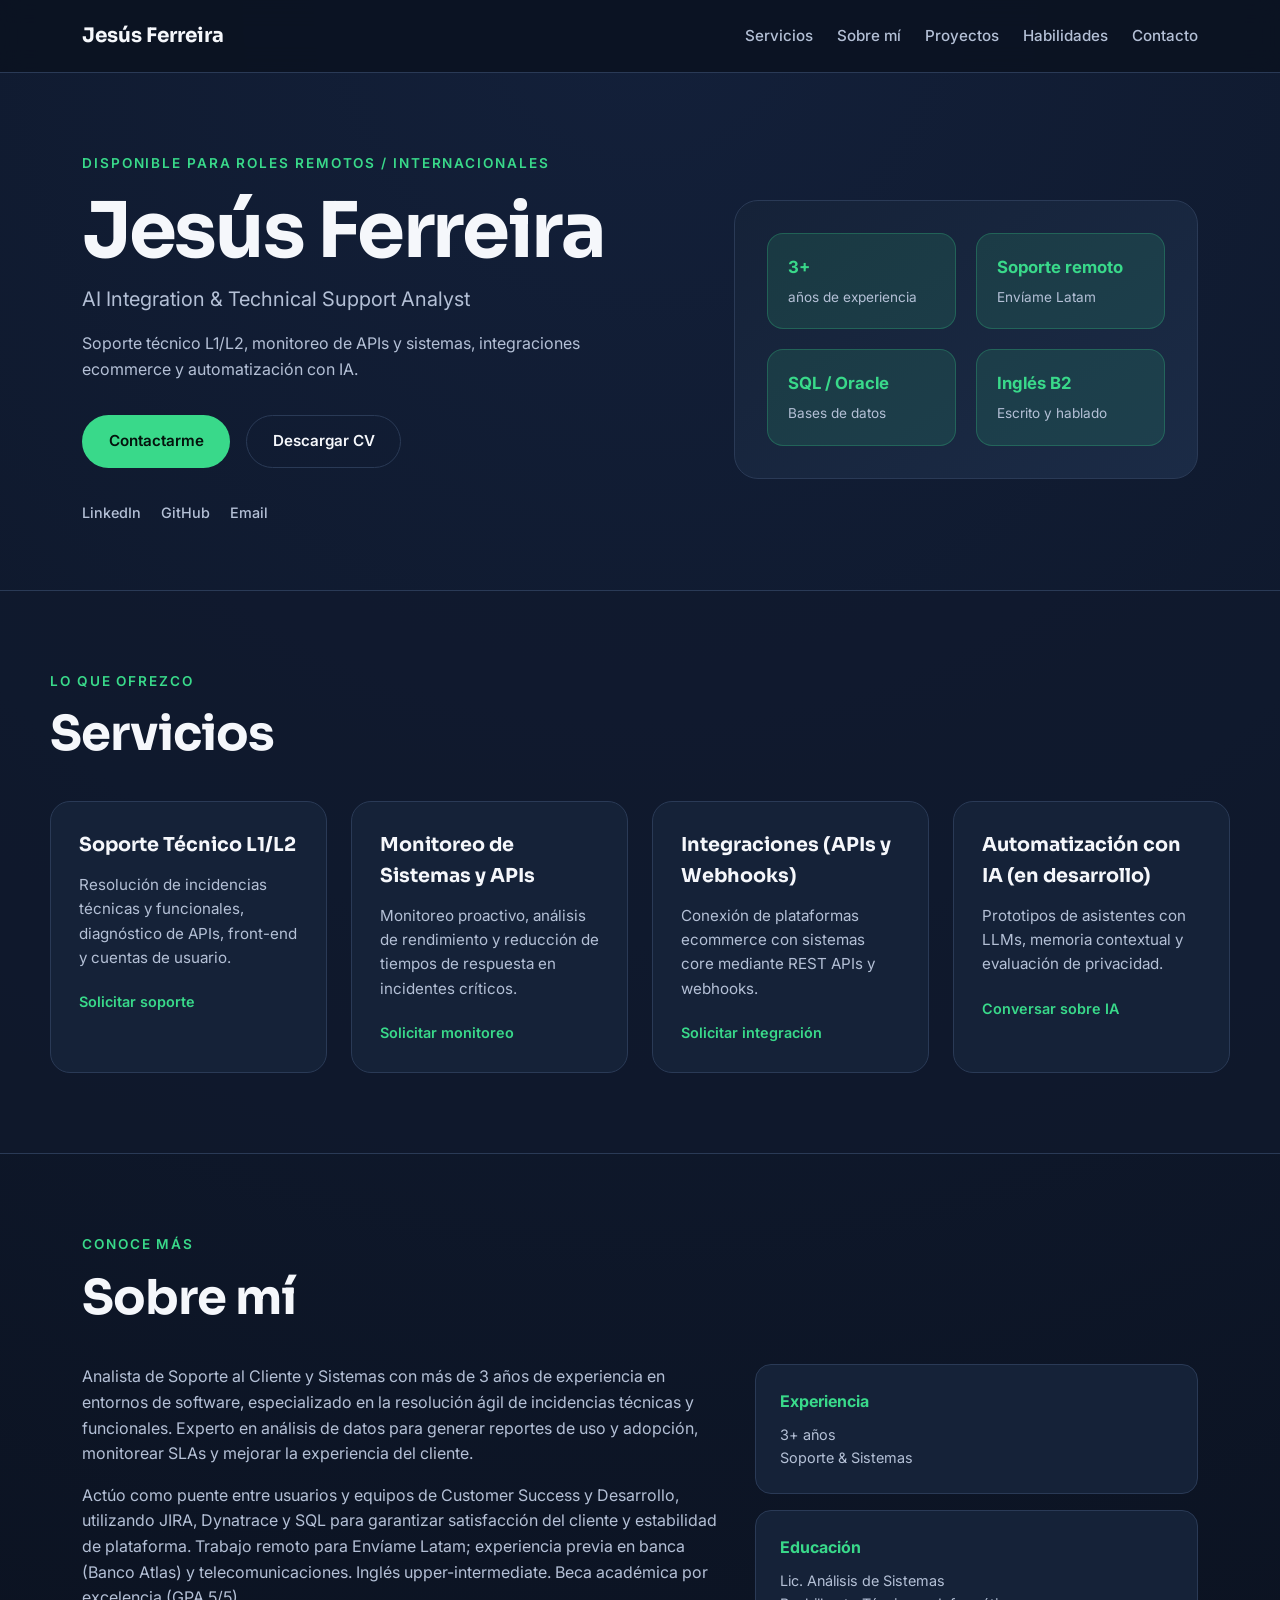
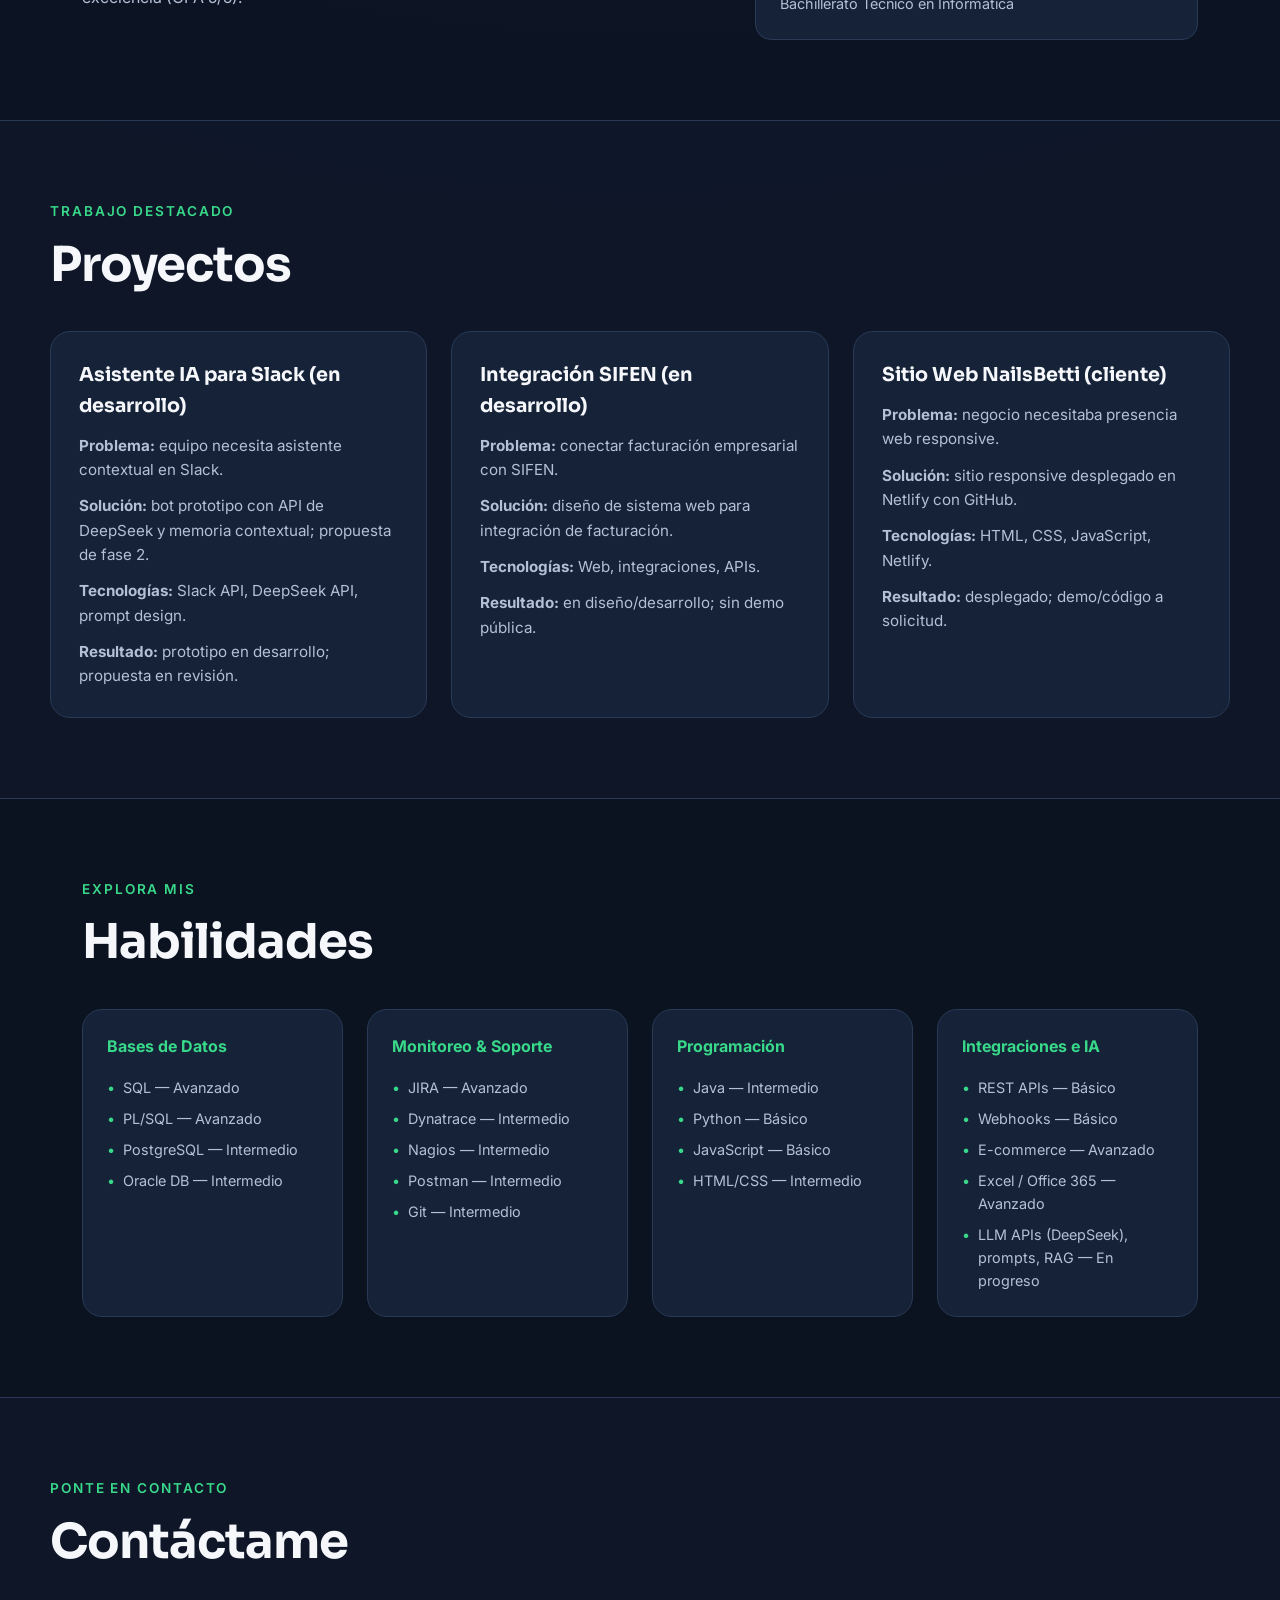
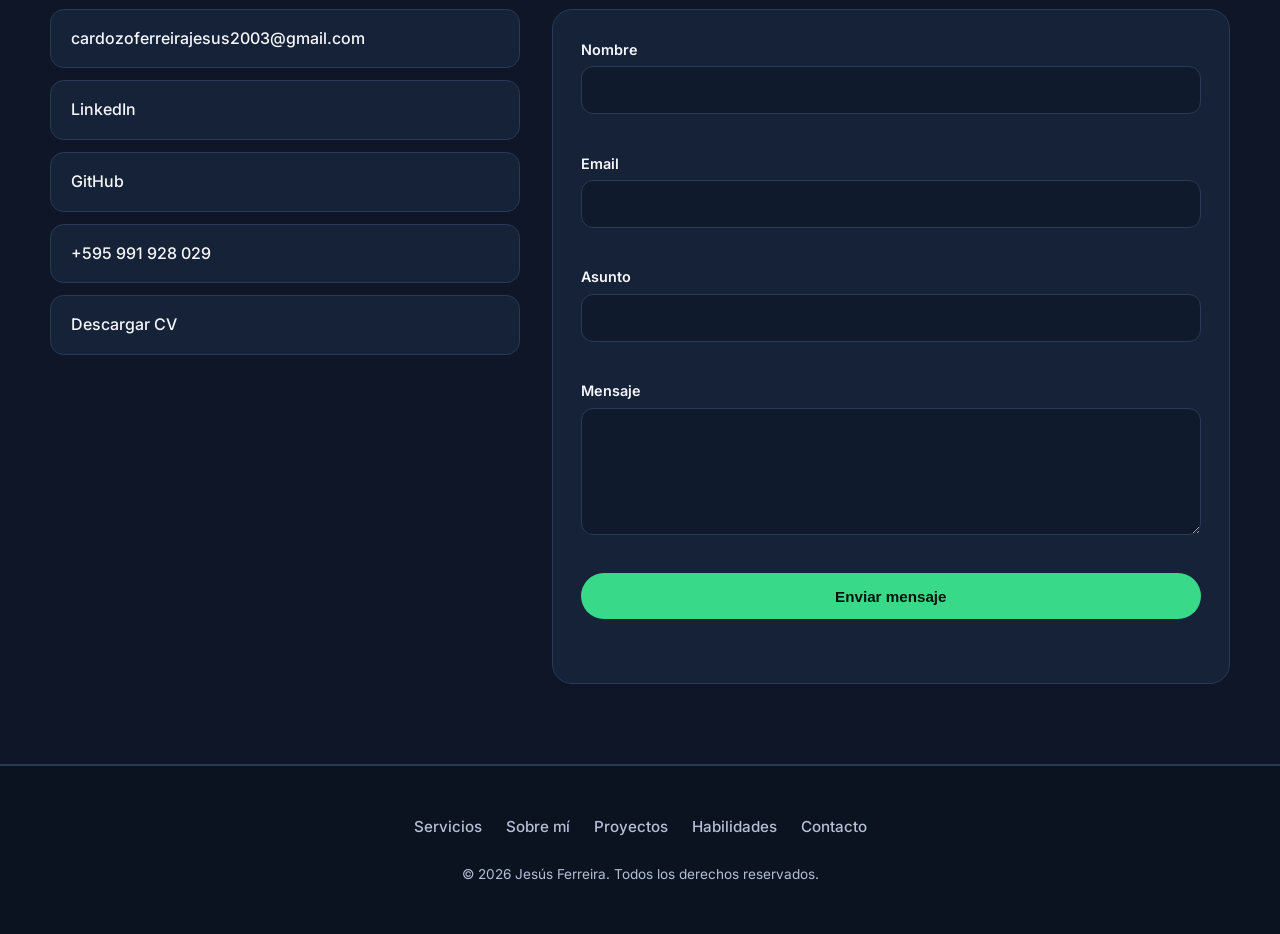
==== commit 3f3d63c6: "feat(redesign): rediseno completo oscuro, sin foto en hero, layout responsive" ====
--- a/index.html
+++ b/index.html
@@ -3,29 +3,20 @@
 <head>
     <meta charset="UTF-8">
     <meta name="viewport" content="width=device-width, initial-scale=1.0">
-    <title>Jesús Ferreira | Analista de Soporte Técnico e Integraciones (Remoto)</title>
-    <meta name="description" content="Portafolio de Jesús Ferreira, analista de soporte técnico e integraciones con 3+ años en software, APIs, SQL/Oracle, monitoreo y automatización con IA. Disponible para roles remotos.">
+    <title>Jesús Ferreira | Analista de Soporte Técnico e Integraciones</title>
+    <meta name="description" content="Portafolio de Jesús Ferreira: soporte técnico remoto, monitoreo, integraciones API/webhook y automatización con IA.">
     <meta name="author" content="Jesús Antonio Ferreira Cardozo">
-    <meta name="keywords" content="analista de soporte técnico, technical support analyst, integraciones API, SQL, Oracle, automatización IA, remote support">
     <meta name="theme-color" content="#1f4d33">
     <link rel="icon" href="./assets/profile-pic.png" type="image/png">
     <link rel="canonical" href="https://jesusantonioferreiracardozo.netlify.app/">
 
-    <!-- Open Graph -->
     <meta property="og:type" content="website">
     <meta property="og:locale" content="es_PY">
     <meta property="og:title" content="Jesús Ferreira | Analista de Soporte Técnico e Integraciones">
-    <meta property="og:description" content="Soporte L1/L2, monitoreo de APIs y sistemas, integraciones ecommerce y automatización con IA.">
+    <meta property="og:description" content="Soporte remoto L1/L2, monitoreo de sistemas/APIs, integraciones ecommerce y automatización con IA.">
     <meta property="og:image" content="https://jesusantonioferreiracardozo.netlify.app/assets/profile-pic.png">
-    <meta property="og:image:width" content="950">
-    <meta property="og:image:height" content="950">
     <meta property="og:url" content="https://jesusantonioferreiracardozo.netlify.app/">
-
-    <!-- Twitter -->
     <meta name="twitter:card" content="summary">
-    <meta name="twitter:title" content="Jesús Ferreira | Analista de Soporte Técnico e Integraciones">
-    <meta name="twitter:description" content="Portafolio: soporte técnico, monitoreo y integraciones.">
-    <meta name="twitter:image" content="https://jesusantonioferreiracardozo.netlify.app/assets/profile-pic.png">
 
     <link rel="stylesheet" href="style.css">
     <link rel="stylesheet" href="mediaqueries.css">
@@ -40,309 +31,252 @@
       "email": "mailto:cardozoferreirajesus2003@gmail.com",
       "telephone": "+595991928029",
       "url": "https://jesusantonioferreiracardozo.netlify.app/",
-      "address": {
-        "@type": "PostalAddress",
-        "addressLocality": "San Lorenzo",
-        "addressCountry": "PY"
-      },
-      "sameAs": [
-        "https://www.linkedin.com/in/jes%C3%BAs-ferreira-cardozo-a3a8511b9/",
-        "https://github.com/jesussferreira"
-      ],
+      "address": {"@type": "PostalAddress", "addressLocality": "San Lorenzo", "addressCountry": "PY"},
+      "sameAs": ["https://www.linkedin.com/in/jes%C3%BAs-ferreira-cardozo-a3a8511b9/", "https://github.com/jesussferreira"],
       "knowsLanguage": ["Spanish", "English"],
       "alumniOf": "Universidad Tecnológica Intercontinental (UTIC)"
     }
     </script>
 </head>
 <body>
-    <a class="skip-link" href="#about">Saltar al contenido</a>
-
-    <nav id="desktop-nav" aria-label="Navegación principal">
-        <div class="logo">Jesús Ferreira</div>
-        <ul class="nav-links">
-            <li><a href="#services">Servicios</a></li>
-            <li><a href="#about">Sobre mí</a></li>
-            <li><a href="#projects">Proyectos</a></li>
-            <li><a href="#experience">Habilidades</a></li>
-            <li><a href="#contact">Contacto</a></li>
-        </ul>
-    </nav>
-
-    <nav id="hamburger-nav" aria-label="Navegación móvil">
-        <div class="logo">Jesús Ferreira</div>
-        <div class="hamburger-menu">
-            <button class="hamburger-icon" type="button" aria-label="Abrir menú" aria-expanded="false" aria-controls="mobile-menu">
+    <a class="skip-link" href="#contenido">Saltar al contenido</a>
+
+    <header class="site-header">
+        <nav class="site-nav" aria-label="Navegación principal">
+            <a class="logo" href="#inicio">Jesús Ferreira</a>
+            <button class="menu-toggle" type="button" aria-label="Abrir menú" aria-expanded="false" aria-controls="menu-movil">
                 <span></span><span></span><span></span>
             </button>
-            <ul class="menu-links" id="mobile-menu">
-                <li><a href="#services">Servicios</a></li>
-                <li><a href="#about">Sobre mí</a></li>
-                <li><a href="#projects">Proyectos</a></li>
-                <li><a href="#experience">Habilidades</a></li>
-                <li><a href="#contact">Contacto</a></li>
+            <ul class="nav-list" id="menu-movil">
+                <li><a href="#servicios">Servicios</a></li>
+                <li><a href="#sobre-mi">Sobre mí</a></li>
+                <li><a href="#proyectos">Proyectos</a></li>
+                <li><a href="#habilidades">Habilidades</a></li>
+                <li><a href="#contacto">Contacto</a></li>
             </ul>
-        </div>
-    </nav>
-
-    <!-- HERO -->
-    <section id="profile">
-        <div class="section__pic-container">
-            <picture>
-                <source srcset="./assets/profile-pic.webp" type="image/webp">
-                <img src="./assets/profile-pic.png" alt="Foto de perfil de Jesús Ferreira" width="950" height="950" fetchpriority="high" decoding="async">
-            </picture>
-        </div>
-        <div class="section__text">
-            <p class="section__text__p1">Hola, soy</p>
-            <h1 class="title">Jesús Ferreira</h1>
-            <p class="section__text__p2">AI Integration &amp; Technical Support Analyst</p>
-            <p class="hero-note">Soporte técnico L1/L2, monitoreo de APIs y sistemas, integraciones ecommerce y automatización con IA. Disponible para roles remotos/internacionales.</p>
-            <div class="btn-container">
-                <button class="btn btn-color-1" type="button" onclick="location.href='#contact'">Contactarme</button>
-                <a class="btn btn-color-2" href="./assets/Jesus%20Ferreira.pdf" target="_blank" rel="noopener noreferrer">Descargar CV</a>
-            </div>
-            <div id="socials-container">
-                <a href="https://www.linkedin.com/in/jes%C3%BAs-ferreira-cardozo-a3a8511b9/" target="_blank" rel="noopener noreferrer" aria-label="LinkedIn">
-                    <img src="./assets/linkedin.png" alt="LinkedIn" class="icon" width="512" height="512" loading="lazy">
-                </a>
-                <a href="https://github.com/jesussferreira" target="_blank" rel="noopener noreferrer" aria-label="GitHub">
-                    <img src="./assets/github.png" alt="GitHub" class="icon" width="512" height="512" loading="lazy">
-                </a>
-                <a href="mailto:cardozoferreirajesus2003@gmail.com" aria-label="Email">
-                    <img src="./assets/email.png" alt="Email" class="icon" width="1000" height="1000" loading="lazy">
-                </a>
-            </div>
-        </div>
-    </section>
-
-    <!-- SERVICES -->
-    <section id="services">
-        <p class="section__text__p1">Lo que ofrezco</p>
-        <h2 class="title">Servicios</h2>
-        <div class="services-grid">
-            <article class="service-card">
-                <h3>Soporte Técnico L1/L2</h3>
-                <p>Resolución de incidencias técnicas y funcionales, diagnóstico de APIs, front-end y cuentas de usuario, y seguimiento de casos.</p>
-                <a class="service-cta" href="#contact">Solicitar soporte</a>
-            </article>
-            <article class="service-card">
-                <h3>Monitoreo de Sistemas y APIs</h3>
-                <p>Monitoreo proactivo con Dynatrace y Nagios, análisis de rendimiento y reducción de tiempos de respuesta en incidentes críticos.</p>
-                <a class="service-cta" href="#contact">Solicitar monitoreo</a>
-            </article>
-            <article class="service-card">
-                <h3>Integraciones (APIs y Webhooks)</h3>
-                <p>Conexión de plataformas ecommerce con sistemas core mediante REST APIs y webhooks, con pruebas y validación de flujos.</p>
-                <a class="service-cta" href="#contact">Solicitar integración</a>
-            </article>
-            <article class="service-card">
-                <h3>Automatización con IA (en desarrollo)</h3>
-                <p>Prototipos de asistentes con LLMs, memoria contextual y evaluación de privacidad y seguridad.</p>
-                <a class="service-cta" href="#contact">Conversar sobre IA</a>
-            </article>
-        </div>
-    </section>
-
-    <!-- ABOUT -->
-    <section id="about">
-        <p class="section__text__p1">Conoce más</p>
-        <h2 class="title">Sobre Mí</h2>
-        <div class="section-container">
-            <div class="section__pic-container">
-                <picture>
-                    <source srcset="./assets/about-pic.webp" type="image/webp">
-                    <img src="./assets/about-pic.png" alt="Foto de perfil de Jesús Ferreira" class="about-pic" width="1000" height="1000" loading="lazy" decoding="async">
-                </picture>
-            </div>
-            <div class="about-details-container">
-                <div class="about-containers">
-                    <div class="details-container">
-                        <img src="./assets/experience.png" alt="Experiencia" class="icon" width="500" height="500" loading="lazy">
+        </nav>
+    </header>
+
+    <main id="contenido">
+        <section id="inicio" class="hero">
+            <div class="hero-copy">
+                <p class="eyebrow">Disponible para roles remotos / internacionales</p>
+                <h1>Jesús Ferreira</h1>
+                <p class="hero-role">AI Integration & Technical Support Analyst</p>
+                <p class="hero-text">
+                    Soporte técnico L1/L2, monitoreo de APIs y sistemas,
+                    integraciones ecommerce y automatización con IA.
+                </p>
+                <div class="hero-actions">
+                    <a class="btn btn-primary" href="#contacto">Contactarme</a>
+                    <a class="btn btn-secondary" href="./assets/Jesus%20Ferreira.pdf" target="_blank" rel="noopener noreferrer">Descargar CV</a>
+                </div>
+                <ul class="social-links" aria-label="Redes">
+                    <li><a href="https://www.linkedin.com/in/jes%C3%BAs-ferreira-cardozo-a3a8511b9/" target="_blank" rel="noopener noreferrer">LinkedIn</a></li>
+                    <li><a href="https://github.com/jesussferreira" target="_blank" rel="noopener noreferrer">GitHub</a></li>
+                    <li><a href="mailto:cardozoferreirajesus2003@gmail.com">Email</a></li>
+                </ul>
+            </div>
+            <aside class="hero-panel" aria-label="Resumen profesional">
+                <div class="metric"><strong>3+</strong><span>años de experiencia</span></div>
+                <div class="metric"><strong>Soporte remoto</strong><span>Envíame Latam</span></div>
+                <div class="metric"><strong>SQL / Oracle</strong><span>Bases de datos</span></div>
+                <div class="metric"><strong>Inglés B2</strong><span>Escrito y hablado</span></div>
+            </aside>
+        </section>
+
+        <section id="servicios" class="section section-alt">
+            <div class="section-heading">
+                <p class="eyebrow">Lo que ofrezco</p>
+                <h2>Servicios</h2>
+            </div>
+            <div class="card-grid">
+                <article class="card">
+                    <h3>Soporte Técnico L1/L2</h3>
+                    <p>Resolución de incidencias técnicas y funcionales, diagnóstico de APIs, front-end y cuentas de usuario.</p>
+                    <a class="card-link" href="#contacto">Solicitar soporte</a>
+                </article>
+                <article class="card">
+                    <h3>Monitoreo de Sistemas y APIs</h3>
+                    <p>Monitoreo proactivo, análisis de rendimiento y reducción de tiempos de respuesta en incidentes críticos.</p>
+                    <a class="card-link" href="#contacto">Solicitar monitoreo</a>
+                </article>
+                <article class="card">
+                    <h3>Integraciones (APIs y Webhooks)</h3>
+                    <p>Conexión de plataformas ecommerce con sistemas core mediante REST APIs y webhooks.</p>
+                    <a class="card-link" href="#contacto">Solicitar integración</a>
+                </article>
+                <article class="card">
+                    <h3>Automatización con IA (en desarrollo)</h3>
+                    <p>Prototipos de asistentes con LLMs, memoria contextual y evaluación de privacidad.</p>
+                    <a class="card-link" href="#contacto">Conversar sobre IA</a>
+                </article>
+            </div>
+        </section>
+
+        <section id="sobre-mi" class="section">
+            <div class="section-heading single">
+                <p class="eyebrow">Conoce más</p>
+                <h2>Sobre mí</h2>
+            </div>
+            <div class="about-layout">
+                <div class="about-text">
+                    <p>
+                        Analista de Soporte al Cliente y Sistemas con más de 3 años de experiencia en entornos de software,
+                        especializado en la resolución ágil de incidencias técnicas y funcionales. Experto en análisis de datos
+                        para generar reportes de uso y adopción, monitorear SLAs y mejorar la experiencia del cliente.
+                    </p>
+                    <p>
+                        Actúo como puente entre usuarios y equipos de Customer Success y Desarrollo, utilizando JIRA,
+                        Dynatrace y SQL para garantizar satisfacción del cliente y estabilidad de plataforma.
+                        Trabajo remoto para Envíame Latam; experiencia previa en banca (Banco Atlas) y telecomunicaciones.
+                        Inglés upper-intermediate. Beca académica por excelencia (GPA 5/5).
+                    </p>
+                </div>
+                <div class="about-cards">
+                    <div class="mini-card">
                         <h3>Experiencia</h3>
                         <p>3+ años<br>Soporte & Sistemas</p>
                     </div>
-                    <div class="details-container">
-                        <img src="./assets/education.png" alt="Educación" class="icon" width="500" height="500" loading="lazy">
+                    <div class="mini-card">
                         <h3>Educación</h3>
                         <p>Lic. Análisis de Sistemas<br>Bachillerato Técnico en Informática</p>
                     </div>
                 </div>
-                <div class="text-container">
-                    <p>
-                        Analista de Soporte al Cliente y Sistemas con más de 3 años de experiencia en entornos de software,
-                        especializado en la resolución ágil de incidencias técnicas y funcionales. Experto en el análisis de datos
-                        para generar reportes de uso y adopción, monitorear SLAs y mejorar la experiencia del cliente.
-                        Actúo como puente clave entre usuarios y equipos de Customer Success y Desarrollo, utilizando herramientas
-                        como JIRA, Dynatrace y SQL para garantizar la satisfacción del cliente y la estabilidad de la plataforma.
-                    </p>
-                    <p>
-                        Trabajo remoto para Envíame Latam; experiencia previa en banca (Banco Atlas) y telecomunicaciones.
-                        Inglés upper-intermediate (escrito y hablado). Beca académica por excelencia (GPA 5/5).
-                    </p>
-                </div>
-            </div>
-        </div>
-        <img src="./assets/arrow.png" alt="Ir a proyectos" class="icon arrow" onclick="location.href='#projects'" width="1000" height="1000" loading="lazy">
-    </section>
-
-    <!-- PROJECTS -->
-    <section id="projects">
-        <p class="section__text__p1">Trabajo destacado</p>
-        <h2 class="title">Proyectos</h2>
-        <div class="projects-grid">
-            <article class="project-card">
-                <h3>Asistente IA para Slack (en desarrollo)</h3>
-                <p class="project-label">Problema</p>
-                <p>Equipo necesita asistente contextual en Slack para consultas y soporte técnico.</p>
-                <p class="project-label">Solución</p>
-                <p>Bot prototipo con API de DeepSeek, memoria contextual y propuesta de fase 2 sobre arquitectura de memoria y privacidad de datos.</p>
-                <p class="project-label">Tecnologías</p>
-                <p>Slack API, DeepSeek API, prompt design.</p>
-                <p class="project-label">Resultado</p>
-                <p>Prototipo en desarrollo; propuesta en revisión por equipo de seguridad e IT.</p>
-            </article>
-            <article class="project-card">
-                <h3>Integración SIFEN (en desarrollo)</h3>
-                <p class="project-label">Problema</p>
-                <p>Conectar la facturación empresarial con el sistema nacional de facturación electrónica de Paraguay (SIFEN).</p>
-                <p class="project-label">Solución</p>
-                <p>Diseño de sistema web para la integración de facturación.</p>
-                <p class="project-label">Tecnologías</p>
-                <p>Web, integraciones, APIs.</p>
-                <p class="project-label">Resultado</p>
-                <p>En diseño/desarrollo; sin demo pública aún.</p>
-            </article>
-            <article class="project-card">
-                <h3>Sitio Web: NailsBetti (cliente)</h3>
-                <p class="project-label">Problema</p>
-                <p>Negocio necesitaba presencia web responsive y profesional.</p>
-                <p class="project-label">Solución</p>
-                <p>Sitio responsive con HTML, CSS y JavaScript desplegado en Netlify con integración GitHub; seguridad básica y SEO, e integración de Google Maps.</p>
-                <p class="project-label">Tecnologías</p>
-                <p>HTML, CSS, JavaScript, Netlify.</p>
-                <p class="project-label">Resultado</p>
-                <p>Desplegado y funcionando. Enlaces a demo/código disponibles a solicitud.</p>
-            </article>
-        </div>
-        <img src="./assets/arrow.png" alt="Ir a habilidades" class="icon arrow" onclick="location.href='#experience'" width="1000" height="1000" loading="lazy">
-    </section>
-
-    <!-- SKILLS -->
-    <section id="experience">
-        <p class="section__text__p1">Explora mis</p>
-        <h2 class="title">Habilidades</h2>
-        <div class="experience-details-container">
-            <div class="about-containers">
-                <div class="details-container">
-                    <h2 class="experience-sub-title">Bases de Datos</h2>
-                    <div class="article-container">
-                        <article><img src="./assets/checkmark.png" alt="" class="icon" width="1000" height="1000" loading="lazy"><div><h3>SQL</h3><p>Avanzado</p></div></article>
-                        <article><img src="./assets/checkmark.png" alt="" class="icon" width="1000" height="1000" loading="lazy"><div><h3>PL/SQL</h3><p>Avanzado</p></div></article>
-                        <article><img src="./assets/checkmark.png" alt="" class="icon" width="1000" height="1000" loading="lazy"><div><h3>PostgreSQL</h3><p>Intermedio</p></div></article>
-                        <article><img src="./assets/checkmark.png" alt="" class="icon" width="1000" height="1000" loading="lazy"><div><h3>Oracle DB</h3><p>Intermedio</p></div></article>
-                    </div>
-                </div>
-                <div class="details-container">
-                    <h2 class="experience-sub-title">Monitoreo & Soporte</h2>
-                    <div class="article-container">
-                        <article><img src="./assets/checkmark.png" alt="" class="icon" width="1000" height="1000" loading="lazy"><div><h3>JIRA</h3><p>Avanzado</p></div></article>
-                        <article><img src="./assets/checkmark.png" alt="" class="icon" width="1000" height="1000" loading="lazy"><div><h3>Dynatrace</h3><p>Intermedio</p></div></article>
-                        <article><img src="./assets/checkmark.png" alt="" class="icon" width="1000" height="1000" loading="lazy"><div><h3>Nagios</h3><p>Intermedio</p></div></article>
-                        <article><img src="./assets/checkmark.png" alt="" class="icon" width="1000" height="1000" loading="lazy"><div><h3>Postman</h3><p>Intermedio</p></div></article>
-                        <article><img src="./assets/checkmark.png" alt="" class="icon" width="1000" height="1000" loading="lazy"><div><h3>Git</h3><p>Intermedio</p></div></article>
-                    </div>
-                </div>
-            </div>
-            <div class="about-containers">
-                <div class="details-container">
-                    <h2 class="experience-sub-title">Programación</h2>
-                    <div class="article-container">
-                        <article><img src="./assets/checkmark.png" alt="" class="icon" width="1000" height="1000" loading="lazy"><div><h3>Java</h3><p>Intermedio</p></div></article>
-                        <article><img src="./assets/checkmark.png" alt="" class="icon" width="1000" height="1000" loading="lazy"><div><h3>Python</h3><p>Básico</p></div></article>
-                        <article><img src="./assets/checkmark.png" alt="" class="icon" width="1000" height="1000" loading="lazy"><div><h3>JavaScript</h3><p>Básico</p></div></article>
-                        <article><img src="./assets/checkmark.png" alt="" class="icon" width="1000" height="1000" loading="lazy"><div><h3>HTML/CSS</h3><p>Intermedio</p></div></article>
-                    </div>
-                </div>
-                <div class="details-container">
-                    <h2 class="experience-sub-title">Integraciones, Ofimática e IA</h2>
-                    <div class="article-container">
-                        <article><img src="./assets/checkmark.png" alt="" class="icon" width="1000" height="1000" loading="lazy"><div><h3>REST APIs</h3><p>Básico</p></div></article>
-                        <article><img src="./assets/checkmark.png" alt="" class="icon" width="1000" height="1000" loading="lazy"><div><h3>Webhooks</h3><p>Básico</p></div></article>
-                        <article><img src="./assets/checkmark.png" alt="" class="icon" width="1000" height="1000" loading="lazy"><div><h3>E-commerce</h3><p>Avanzado</p></div></article>
-                        <article><img src="./assets/checkmark.png" alt="" class="icon" width="1000" height="1000" loading="lazy"><div><h3>Excel / Office 365</h3><p>Avanzado</p></div></article>
-                        <article><img src="./assets/checkmark.png" alt="" class="icon" width="1000" height="1000" loading="lazy"><div><h3>LLM APIs (DeepSeek), prompts, RAG</h3><p>En progreso</p></div></article>
-                    </div>
-                </div>
-            </div>
-        </div>
-        <img src="./assets/arrow.png" alt="Ir a contacto" class="icon arrow" onclick="location.href='#contact'" width="1000" height="1000" loading="lazy">
-    </section>
-
-    <!-- CONTACT -->
-    <section id="contact">
-        <p class="section__text__p1">Ponte en contacto</p>
-        <h2 class="title">Contáctame</h2>
-        <div class="contact-info-upper-container">
-            <div class="contact-info-container">
-                <img src="./assets/email.png" alt="Email" class="icon contact-icon email-icon" width="1000" height="1000" loading="lazy">
-                <p><a href="mailto:cardozoferreirajesus2003@gmail.com">cardozoferreirajesus2003@gmail.com</a></p>
-            </div>
-            <div class="contact-info-container">
-                <img src="./assets/linkedin.png" alt="LinkedIn" class="icon contact-icon" width="512" height="512" loading="lazy">
-                <p><a href="https://www.linkedin.com/in/jes%C3%BAs-ferreira-cardozo-a3a8511b9/" target="_blank" rel="noopener noreferrer">LinkedIn</a></p>
-            </div>
-            <div class="contact-info-container">
-                <img src="./assets/github.png" alt="GitHub" class="icon contact-icon" width="512" height="512" loading="lazy">
-                <p><a href="https://github.com/jesussferreira" target="_blank" rel="noopener noreferrer">GitHub</a></p>
-            </div>
-            <div class="contact-info-container">
-                <p><a href="tel:+595991928029">+595 991 928 029</a></p>
-            </div>
-        </div>
-
-        <form name="contact" method="POST" data-netlify="true" netlify-honeypot="bot-field" action="/#contact" class="contact-form" novalidate>
-            <input type="hidden" name="form-name" value="contact">
-            <p class="hidden-field">
-                <label>No completar este campo <input name="bot-field"></label>
-            </p>
-            <div class="form-group">
-                <label for="name">Nombre</label>
-                <input id="name" name="name" type="text" required autocomplete="name" minlength="2">
-                <small class="form-error" data-for="name"></small>
-            </div>
-            <div class="form-group">
-                <label for="email">Email</label>
-                <input id="email" name="email" type="email" required autocomplete="email">
-                <small class="form-error" data-for="email"></small>
-            </div>
-            <div class="form-group">
-                <label for="subject">Asunto</label>
-                <input id="subject" name="subject" type="text" required minlength="3">
-                <small class="form-error" data-for="subject"></small>
-            </div>
-            <div class="form-group">
-                <label for="message">Mensaje</label>
-                <textarea id="message" name="message" required minlength="10" rows="5"></textarea>
-                <small class="form-error" data-for="message"></small>
-            </div>
-            <button class="btn btn-color-1" type="submit">Enviar mensaje</button>
-            <p class="form-status" role="status" aria-live="polite"></p>
-        </form>
-    </section>
-
-    <footer>
+            </div>
+        </section>
+
+        <section id="proyectos" class="section section-alt">
+            <div class="section-heading">
+                <p class="eyebrow">Trabajo destacado</p>
+                <h2>Proyectos</h2>
+            </div>
+            <div class="card-grid">
+                <article class="card">
+                    <h3>Asistente IA para Slack (en desarrollo)</h3>
+                    <p><strong>Problema:</strong> equipo necesita asistente contextual en Slack.</p>
+                    <p><strong>Solución:</strong> bot prototipo con API de DeepSeek y memoria contextual; propuesta de fase 2.</p>
+                    <p><strong>Tecnologías:</strong> Slack API, DeepSeek API, prompt design.</p>
+                    <p><strong>Resultado:</strong> prototipo en desarrollo; propuesta en revisión.</p>
+                </article>
+                <article class="card">
+                    <h3>Integración SIFEN (en desarrollo)</h3>
+                    <p><strong>Problema:</strong> conectar facturación empresarial con SIFEN.</p>
+                    <p><strong>Solución:</strong> diseño de sistema web para integración de facturación.</p>
+                    <p><strong>Tecnologías:</strong> Web, integraciones, APIs.</p>
+                    <p><strong>Resultado:</strong> en diseño/desarrollo; sin demo pública.</p>
+                </article>
+                <article class="card">
+                    <h3>Sitio Web NailsBetti (cliente)</h3>
+                    <p><strong>Problema:</strong> negocio necesitaba presencia web responsive.</p>
+                    <p><strong>Solución:</strong> sitio responsive desplegado en Netlify con GitHub.</p>
+                    <p><strong>Tecnologías:</strong> HTML, CSS, JavaScript, Netlify.</p>
+                    <p><strong>Resultado:</strong> desplegado; demo/código a solicitud.</p>
+                </article>
+            </div>
+        </section>
+
+        <section id="habilidades" class="section">
+            <div class="section-heading">
+                <p class="eyebrow">Explora mis</p>
+                <h2>Habilidades</h2>
+            </div>
+            <div class="skills-groups">
+                <div class="skill-group">
+                    <h3>Bases de Datos</h3>
+                    <ul>
+                        <li>SQL — Avanzado</li>
+                        <li>PL/SQL — Avanzado</li>
+                        <li>PostgreSQL — Intermedio</li>
+                        <li>Oracle DB — Intermedio</li>
+                    </ul>
+                </div>
+                <div class="skill-group">
+                    <h3>Monitoreo & Soporte</h3>
+                    <ul>
+                        <li>JIRA — Avanzado</li>
+                        <li>Dynatrace — Intermedio</li>
+                        <li>Nagios — Intermedio</li>
+                        <li>Postman — Intermedio</li>
+                        <li>Git — Intermedio</li>
+                    </ul>
+                </div>
+                <div class="skill-group">
+                    <h3>Programación</h3>
+                    <ul>
+                        <li>Java — Intermedio</li>
+                        <li>Python — Básico</li>
+                        <li>JavaScript — Básico</li>
+                        <li>HTML/CSS — Intermedio</li>
+                    </ul>
+                </div>
+                <div class="skill-group">
+                    <h3>Integraciones e IA</h3>
+                    <ul>
+                        <li>REST APIs — Básico</li>
+                        <li>Webhooks — Básico</li>
+                        <li>E-commerce — Avanzado</li>
+                        <li>Excel / Office 365 — Avanzado</li>
+                        <li>LLM APIs (DeepSeek), prompts, RAG — En progreso</li>
+                    </ul>
+                </div>
+            </div>
+        </section>
+
+        <section id="contacto" class="section section-alt">
+            <div class="section-heading">
+                <p class="eyebrow">Ponte en contacto</p>
+                <h2>Contáctame</h2>
+            </div>
+            <div class="contact-layout">
+                <div class="contact-info">
+                    <a href="mailto:cardozoferreirajesus2003@gmail.com">cardozoferreirajesus2003@gmail.com</a>
+                    <a href="https://www.linkedin.com/in/jes%C3%BAs-ferreira-cardozo-a3a8511b9/" target="_blank" rel="noopener noreferrer">LinkedIn</a>
+                    <a href="https://github.com/jesussferreira" target="_blank" rel="noopener noreferrer">GitHub</a>
+                    <a href="tel:+595991928029">+595 991 928 029</a>
+                    <a href="./assets/Jesus%20Ferreira.pdf" target="_blank" rel="noopener noreferrer">Descargar CV</a>
+                </div>
+                <form name="contact" method="POST" data-netlify="true" netlify-honeypot="bot-field" class="contact-form" novalidate>
+                    <input type="hidden" name="form-name" value="contact">
+                    <p class="hidden-field"><label>No completar <input name="bot-field"></label></p>
+                    <div class="form-group">
+                        <label for="name">Nombre</label>
+                        <input id="name" name="name" type="text" required minlength="2" autocomplete="name">
+                        <small class="form-error" data-for="name"></small>
+                    </div>
+                    <div class="form-group">
+                        <label for="email">Email</label>
+                        <input id="email" name="email" type="email" required autocomplete="email">
+                        <small class="form-error" data-for="email"></small>
+                    </div>
+                    <div class="form-group">
+                        <label for="subject">Asunto</label>
+                        <input id="subject" name="subject" type="text" required minlength="3">
+                        <small class="form-error" data-for="subject"></small>
+                    </div>
+                    <div class="form-group">
+                        <label for="message">Mensaje</label>
+                        <textarea id="message" name="message" required minlength="10" rows="5"></textarea>
+                        <small class="form-error" data-for="message"></small>
+                    </div>
+                    <button class="btn btn-primary" type="submit">Enviar mensaje</button>
+                    <p class="form-status" role="status" aria-live="polite"></p>
+                </form>
+            </div>
+        </section>
+    </main>
+
+    <footer class="site-footer">
         <nav aria-label="Navegación secundaria">
-            <div class="nav-links-container">
-                <ul class="nav-links">
-                    <li><a href="#services">Servicios</a></li>
-                    <li><a href="#about">Sobre mí</a></li>
-                    <li><a href="#projects">Proyectos</a></li>
-                    <li><a href="#experience">Habilidades</a></li>
-                    <li><a href="#contact">Contacto</a></li>
-                </ul>
-            </div>
+            <ul class="nav-list center">
+                <li><a href="#servicios">Servicios</a></li>
+                <li><a href="#sobre-mi">Sobre mí</a></li>
+                <li><a href="#proyectos">Proyectos</a></li>
+                <li><a href="#habilidades">Habilidades</a></li>
+                <li><a href="#contacto">Contacto</a></li>
+            </ul>
         </nav>
-        <p>&copy; 2026 Jesús Ferreira. Todos los derechos reservados.</p>
+        <p>© 2026 Jesús Ferreira. Todos los derechos reservados.</p>
     </footer>
 
     <script src="script.js"></script>
--- a/style.css
+++ b/style.css
@@ -1,240 +1,176 @@
-@import url("https://fonts.googleapis.com/css2?family=DM+Sans:ital,opsz,wght@0,9..40,300;0,9..40,400;0,9..40,500;0,9..40,600;0,9..40,700;1,9..40,300&family=DM+Serif+Display:ital@0;1&display=swap");
+@import url("https://fonts.googleapis.com/css2?family=Inter:wght@300;400;500;600;700&family=Sora:wght@500;600;700&display=swap");
 
 :root {
-  --bg: #f8f6f2;
-  --surface: #ffffff;
-  --border: #e0dbd2;
-  --text: #1a1814;
-  --text-muted: #5f5852;
-  --accent: #1f4d33;
-  --accent-light: #e8f0eb;
-  --accent-hover: #173926;
-  --danger: #a63a2f;
+  --bg: #0b1220;
+  --bg-2: #101a2d;
+  --surface: #152238;
+  --surface-2: #1b2b46;
+  --border: #2a3a56;
+  --text: #f5f7fb;
+  --text-muted: #b4c0d6;
+  --accent: #39d98a;
+  --accent-hover: #2bc477;
+  --accent-soft: rgba(57,217,138,.12);
+  --danger: #ff6b6b;
   --max: 1180px;
 }
 
 * { margin: 0; padding: 0; box-sizing: border-box; }
-html { scroll-behavior: smooth; }
+html { scroll-behavior: smooth; font-size: 16px; }
 body {
-  font-family: "DM Sans", sans-serif;
-  background: var(--bg);
+  font-family: "Inter", system-ui, sans-serif;
+  background: radial-gradient(circle at top, #13203a 0%, var(--bg) 45%);
   color: var(--text);
   line-height: 1.6;
   overflow-x: hidden;
 }
 img { max-width: 100%; height: auto; display: block; }
-a, .btn, button { transition: all 200ms ease; }
+a { color: inherit; text-decoration: none; }
 :focus-visible {
   outline: 3px solid var(--accent);
   outline-offset: 3px;
-  border-radius: 6px;
+  border-radius: 8px;
 }
 
 .skip-link {
   position: absolute; left: -9999px; top: 0; z-index: 1000;
-  background: var(--accent); color: #fff; padding: .75rem 1.25rem; font-weight: 600;
+  background: var(--accent); color: #04120c; padding: .75rem 1.25rem; font-weight: 700;
 }
 .skip-link:focus { left: 0; }
 
-/* NAV */
-nav, .nav-links { display: flex; }
-nav {
-  justify-content: space-between; align-items: center; height: 72px;
-  padding: 0 4rem; background: var(--bg); border-bottom: 1px solid var(--border);
-  position: sticky; top: 0; z-index: 100; width: 100%;
+/* Header */
+.site-header {
+  position: sticky; top: 0; z-index: 100;
+  background: rgba(11,18,32,.85); backdrop-filter: blur(12px);
+  border-bottom: 1px solid var(--border);
 }
-.nav-links { gap: 2rem; list-style: none; font-size: .95rem; font-weight: 500; letter-spacing: .02em; flex-wrap: wrap; }
-a { color: var(--text); text-decoration: none; }
-a:hover { color: var(--accent); }
-.logo { font-family: "DM Serif Display", serif; font-size: 1.5rem; color: var(--text); letter-spacing: -.01em; }
-.logo:hover { cursor: default; }
+.site-nav {
+  max-width: var(--max); margin: 0 auto; padding: 0 2rem;
+  height: 72px; display: flex; align-items: center; justify-content: space-between; gap: 1rem;
+}
+.logo {
+  font-family: "Sora", sans-serif; font-size: 1.25rem; font-weight: 700; color: var(--text);
+}
+.nav-list { list-style: none; display: flex; gap: 1.5rem; align-items: center; flex-wrap: wrap; }
+.nav-list a { color: var(--text-muted); font-size: .95rem; font-weight: 500; }
+.nav-list a:hover { color: var(--accent); }
+.menu-toggle {
+  display: none; flex-direction: column; gap: 5px; background: transparent; border: 0; cursor: pointer; padding: .5rem;
+}
+.menu-toggle span { width: 24px; height: 2px; background: var(--text); border-radius: 2px; }
 
-#hamburger-nav { display: none; }
-.hamburger-menu { position: relative; display: inline-block; }
-.hamburger-icon {
-  display: flex; flex-direction: column; justify-content: space-between;
-  height: 20px; width: 26px; cursor: pointer; background: transparent; border: none; padding: 0;
+/* Hero */
+.hero {
+  max-width: var(--max); margin: 0 auto; padding: 5rem 2rem 4rem;
+  display: grid; grid-template-columns: 1.3fr 1fr; gap: 3rem; align-items: center;
 }
-.hamburger-icon span {
-  width: 100%; height: 2px; background: var(--text);
-  transition: all .3s ease-in-out; border-radius: 2px;
+.eyebrow {
+  color: var(--accent); font-size: .85rem; font-weight: 600; letter-spacing: .14em;
+  text-transform: uppercase; margin-bottom: 1rem;
 }
-.menu-links {
-  position: absolute; top: 100%; right: 0; background: var(--surface);
-  border: 1px solid var(--border); border-radius: 12px; width: max-content; max-width: 90vw;
-  max-height: 0; overflow: hidden; transition: all .3s ease-in-out; margin-top: 8px;
-  box-shadow: 0 8px 24px rgba(0,0,0,.08); list-style: none; padding: 0;
+.hero h1 {
+  font-family: "Sora", sans-serif; font-size: clamp(2.5rem, 6vw, 4.8rem);
+  line-height: 1.05; margin-bottom: .75rem; letter-spacing: -.03em;
 }
-.menu-links a { display: block; padding: 12px 24px; font-size: 1rem; color: var(--text); }
-.menu-links li { list-style: none; }
-.menu-links.open { max-height: 420px; }
-.hamburger-icon.open span:first-child { transform: rotate(45deg) translate(8px,4px); }
-.hamburger-icon.open span:nth-child(2) { opacity: 0; }
-.hamburger-icon.open span:last-child { transform: rotate(-45deg) translate(8px,-4px); }
+.hero-role { font-size: 1.25rem; color: var(--text-muted); margin-bottom: 1rem; }
+.hero-text { color: var(--text-muted); max-width: 34rem; margin-bottom: 2rem; }
+.hero-actions { display: flex; gap: 1rem; flex-wrap: wrap; margin-bottom: 2rem; }
+.btn {
+  display: inline-flex; align-items: center; justify-content: center;
+  padding: .85rem 1.6rem; border-radius: 999px; font-weight: 600; font-size: .95rem;
+  border: 1px solid transparent; cursor: pointer;
+}
+.btn-primary { background: var(--accent); color: #04120c; }
+.btn-primary:hover { background: var(--accent-hover); transform: translateY(-1px); }
+.btn-secondary { border-color: var(--border); color: var(--text); background: transparent; }
+.btn-secondary:hover { border-color: var(--accent); color: var(--accent); }
+.social-links { list-style: none; display: flex; gap: 1.25rem; flex-wrap: wrap; }
+.social-links a { color: var(--text-muted); font-size: .9rem; font-weight: 500; }
+.social-links a:hover { color: var(--accent); }
+.hero-panel {
+  background: linear-gradient(145deg, var(--surface), var(--surface-2));
+  border: 1px solid var(--border); border-radius: 1.5rem; padding: 2rem;
+  display: grid; grid-template-columns: 1fr 1fr; gap: 1.25rem;
+}
+.metric {
+  background: var(--accent-soft); border: 1px solid rgba(57,217,138,.25);
+  border-radius: 1rem; padding: 1.25rem; display: flex; flex-direction: column; gap: .35rem;
+}
+.metric strong { font-size: 1.05rem; color: var(--accent); }
+.metric span { font-size: .85rem; color: var(--text-muted); }
 
-/* SECTIONS */
-section {
-  padding: 6rem 8rem; min-height: 70vh;
-  display: flex; flex-direction: column; justify-content: center;
+/* Sections */
+.section { padding: 5rem 2rem; max-width: var(--max); margin: 0 auto; }
+.section-alt { background: rgba(16,26,45,.65); border-top: 1px solid var(--border); border-bottom: 1px solid var(--border); max-width: none; padding-left: max(2rem, calc((100% - var(--max))/2)); padding-right: max(2rem, calc((100% - var(--max))/2)); }
+.section-heading { margin-bottom: 2.5rem; }
+.section-heading.single { text-align: left; }
+.section-heading h2 {
+  font-family: "Sora", sans-serif; font-size: clamp(2rem, 4vw, 3rem);
+  line-height: 1.1; letter-spacing: -.02em;
 }
-.section-container { display: flex; gap: 4rem; align-items: center; max-width: var(--max); margin: 0 auto; width: 100%; }
-.section__text { text-align: left; flex: 1; min-width: 0; }
-.section__text__p1 {
-  font-size: .9rem; font-weight: 600; letter-spacing: .12em; text-transform: uppercase;
-  color: var(--accent); margin-bottom: .5rem;
+.card-grid {
+  display: grid; grid-template-columns: repeat(auto-fit, minmax(250px, 1fr)); gap: 1.5rem;
 }
-.title {
-  font-family: "DM Serif Display", serif; font-size: 3.4rem; line-height: 1.1;
-  color: var(--text); margin-bottom: .75rem; letter-spacing: -.02em; word-wrap: break-word;
+.card {
+  background: var(--surface); border: 1px solid var(--border); border-radius: 1.25rem;
+  padding: 1.75rem; display: flex; flex-direction: column; gap: .75rem;
 }
-.section__text__p2 { font-size: 1.2rem; color: var(--text-muted); font-weight: 400; margin-bottom: 1.5rem; }
-.hero-note { color: var(--text-muted); font-size: 1rem; max-width: 42rem; margin-bottom: 2rem; }
+.card h3 { font-family: "Sora", sans-serif; font-size: 1.2rem; color: var(--text); }
+.card p { color: var(--text-muted); font-size: .95rem; }
+.card-link { color: var(--accent); font-weight: 600; font-size: .9rem; margin-top: .5rem; }
+.card-link:hover { text-decoration: underline; }
 
-.btn-container { display: flex; gap: 1rem; margin-bottom: 2rem; flex-wrap: wrap; }
-.btn {
-  font-family: "DM Sans", sans-serif; font-weight: 600; font-size: .95rem;
-  letter-spacing: .03em; padding: .9rem 1.75rem; border-radius: 100px; cursor: pointer;
-  border: none; display: inline-flex; align-items: center; justify-content: center; text-decoration: none;
+.about-layout { display: grid; grid-template-columns: 1.3fr .9fr; gap: 2rem; align-items: start; }
+.about-text p { color: var(--text-muted); margin-bottom: 1rem; }
+.about-cards { display: flex; flex-direction: column; gap: 1rem; }
+.mini-card {
+  background: var(--surface); border: 1px solid var(--border); border-radius: 1rem; padding: 1.5rem;
 }
-.btn-color-1 { background: var(--accent); color: #fff; }
-.btn-color-1:hover { background: var(--accent-hover); transform: translateY(-1px); box-shadow: 0 6px 20px rgba(31,77,51,.28); }
-.btn-color-2 { background: transparent; border: 1.5px solid var(--border); color: var(--text); }
-.btn-color-2:hover { border-color: var(--accent); color: var(--accent); transform: translateY(-1px); }
+.mini-card h3 { font-size: 1rem; margin-bottom: .5rem; color: var(--accent); }
+.mini-card p { color: var(--text-muted); font-size: .9rem; }
 
-#socials-container { display: flex; gap: 1rem; flex-wrap: wrap; }
-#socials-container a { display: inline-flex; }
-.icon { height: 2rem; cursor: pointer; opacity: .8; transition: opacity .2s, transform .2s; }
-.icon:hover { opacity: 1; transform: scale(1.08); }
+.skills-groups { display: grid; grid-template-columns: repeat(auto-fit, minmax(240px, 1fr)); gap: 1.5rem; }
+.skill-group {
+  background: var(--surface); border: 1px solid var(--border); border-radius: 1.25rem; padding: 1.5rem;
+}
+.skill-group h3 { font-size: 1rem; color: var(--accent); margin-bottom: 1rem; }
+.skill-group ul { list-style: none; display: flex; flex-direction: column; gap: .5rem; }
+.skill-group li { color: var(--text-muted); font-size: .9rem; padding-left: 1rem; position: relative; }
+.skill-group li::before {
+  content: "•"; position: absolute; left: 0; color: var(--accent);
+}
 
-/* PROFILE */
-#profile {
-  flex-direction: row; align-items: center; gap: 5rem;
-  background: var(--bg); min-height: calc(100vh - 72px); max-width: var(--max); margin: 0 auto; width: 100%;
+.contact-layout { display: grid; grid-template-columns: .9fr 1.3fr; gap: 2rem; align-items: start; }
+.contact-info { display: flex; flex-direction: column; gap: .75rem; }
+.contact-info a {
+  background: var(--surface); border: 1px solid var(--border); border-radius: .85rem;
+  padding: 1rem 1.25rem; color: var(--text); font-weight: 500;
 }
-.section__pic-container {
-  flex-shrink: 0; width: 320px; height: 320px; border-radius: 50%;
-  overflow: hidden; border: 3px solid var(--border); box-shadow: 0 20px 60px rgba(0,0,0,.1);
-}
-.section__pic-container img { width: 100%; height: 100%; object-fit: cover; }
-.about-pic { width: 100%; height: 100%; object-fit: cover; border-radius: 1.5rem; }
-
-/* ABOUT */
-#about { background: var(--surface); position: relative; max-width: none; }
-#about .title, #experience .title, #contact .title, #services .title, #projects .title {
-  text-align: center; font-size: 2.8rem; margin-bottom: 3rem;
-}
-#about > .section__text__p1, #experience > .section__text__p1, #contact > .section__text__p1,
-#services > .section__text__p1, #projects > .section__text__p1 {
-  text-align: center; font-size: .85rem; letter-spacing: .12em; text-transform: uppercase;
-  color: var(--accent); margin-bottom: .4rem;
-}
-.about-containers { display: flex; gap: 1.5rem; margin-bottom: 2rem; flex-wrap: wrap; }
-.about-details-container { display: flex; flex-direction: column; flex: 1; min-width: 0; }
-.details-container {
-  padding: 1.75rem; flex: 1; background: var(--bg); border-radius: 1.25rem;
-  border: 1px solid var(--border); text-align: center; min-width: 220px;
-}
-.details-container h3 { font-size: 1rem; font-weight: 600; margin: .75rem 0 .35rem; color: var(--text); }
-.details-container p { font-size: .9rem; color: var(--text-muted); }
-.text-container { background: var(--accent-light); border-radius: 1.25rem; padding: 1.75rem; border-left: 3px solid var(--accent); }
-.text-container p { color: #334238; font-size: .95rem; }
-.text-container p + p { margin-top: .75rem; }
-.arrow { position: absolute; right: 4rem; bottom: 3rem; height: 2rem; opacity: .5; }
-
-/* SERVICES */
-#services { background: var(--bg); }
-.services-grid {
-  display: grid; grid-template-columns: repeat(auto-fit, minmax(240px, 1fr));
-  gap: 1.5rem; max-width: var(--max); margin: 0 auto; width: 100%;
-}
-.service-card {
-  background: var(--surface); border: 1px solid var(--border); border-radius: 1.25rem;
-  padding: 2rem; display: flex; flex-direction: column; gap: .75rem;
-}
-.service-card h3 { font-family: "DM Serif Display", serif; font-size: 1.25rem; color: var(--text); }
-.service-card p { font-size: .95rem; color: var(--text-muted); flex: 1; }
-.service-cta {
-  align-self: flex-start; font-weight: 600; color: var(--accent);
-  border-bottom: 1.5px solid transparent; padding-bottom: .1rem;
-}
-.service-cta:hover { border-color: var(--accent); }
-
-/* PROJECTS */
-#projects { background: var(--surface); position: relative; }
-.projects-grid {
-  display: grid; grid-template-columns: repeat(auto-fit, minmax(280px, 1fr));
-  gap: 1.5rem; max-width: var(--max); margin: 0 auto; width: 100%;
-}
-.project-card {
-  background: var(--bg); border: 1px solid var(--border); border-radius: 1.25rem;
-  padding: 2rem; display: flex; flex-direction: column; gap: .5rem;
-}
-.project-card h3 { font-family: "DM Serif Display", serif; font-size: 1.25rem; color: var(--text); margin-bottom: .5rem; }
-.project-label { font-size: .8rem; font-weight: 700; letter-spacing: .06em; text-transform: uppercase; color: var(--accent); margin-top: .5rem; }
-.project-card p { font-size: .9rem; color: var(--text-muted); }
-
-/* SKILLS */
-#experience { background: var(--bg); position: relative; }
-.experience-details-container {
-  display: flex; flex-direction: column; gap: 1.5rem; width: 100%; max-width: 980px; margin: 0 auto;
-}
-.experience-sub-title {
-  font-family: "DM Serif Display", serif; font-size: 1.25rem; color: var(--text);
-  margin-bottom: 1.25rem; padding-bottom: .5rem; border-bottom: 1.5px solid var(--border);
-}
-.article-container { display: flex; flex-wrap: wrap; gap: 1rem; }
-article {
-  display: flex; align-items: flex-start; gap: .6rem; width: calc(50% - .5rem); min-width: 180px;
-}
-article .icon { height: 1.2rem; margin-top: 3px; cursor: default; flex-shrink: 0; opacity: .8; }
-article h3 { font-size: .95rem; font-weight: 600; color: var(--text); line-height: 1.2; }
-article p { font-size: .8rem; color: var(--accent); font-weight: 500; }
-
-/* CONTACT */
-#contact {
-  background: var(--surface); align-items: center; min-height: 60vh; position: relative;
-}
-.contact-info-upper-container {
-  display: flex; justify-content: center; gap: 1.5rem; flex-wrap: wrap;
-  border-radius: 1.5rem; border: 1px solid var(--border); background: var(--bg);
-  padding: 2rem; margin-top: 1rem; max-width: var(--max); width: 100%;
-}
-.contact-info-container { display: flex; align-items: center; gap: .75rem; flex-wrap: wrap; justify-content: center; }
-.contact-info-container p { font-size: 1rem; font-weight: 500; }
-.contact-info-container a { color: var(--accent); font-weight: 500; }
-.contact-info-container a:hover { text-decoration: underline; }
-.contact-icon { cursor: default; height: 2rem; }
+.contact-info a:hover { border-color: var(--accent); color: var(--accent); }
 
 .contact-form {
-  width: 100%; max-width: 640px; margin: 2rem auto 0; display: flex; flex-direction: column; gap: 1rem;
-  background: var(--bg); border: 1px solid var(--border); border-radius: 1.25rem; padding: 2rem;
+  background: var(--surface); border: 1px solid var(--border); border-radius: 1.25rem; padding: 1.75rem;
+  display: flex; flex-direction: column; gap: 1rem;
 }
 .form-group { display: flex; flex-direction: column; gap: .35rem; }
 .form-group label { font-size: .9rem; font-weight: 600; color: var(--text); }
 .form-group input, .form-group textarea {
-  padding: .75rem 1rem; border: 1px solid var(--border); border-radius: .75rem;
-  font-family: inherit; font-size: 1rem; background: #fff; color: var(--text); resize: vertical;
+  padding: .8rem 1rem; border-radius: .75rem; border: 1px solid var(--border);
+  background: var(--bg-2); color: var(--text); font-family: inherit; font-size: 1rem;
 }
 .form-group input:focus, .form-group textarea:focus { border-color: var(--accent); }
 .form-error { color: var(--danger); font-size: .8rem; min-height: 1rem; }
 .hidden-field { display: none; }
-.form-status { font-size: .95rem; font-weight: 500; min-height: 1.25rem; text-align: center; color: var(--accent); }
+.form-status { text-align: center; min-height: 1.25rem; color: var(--accent); font-weight: 500; }
 
-/* FOOTER */
-footer {
-  background: var(--text); color: #aaa; padding: 2.5rem 4rem;
-  display: flex; flex-direction: column; align-items: center; gap: 1.25rem;
-}
-footer .nav-links { gap: 1.5rem; font-size: .9rem; justify-content: center; }
-footer a { color: #ccc; }
-footer a:hover { color: #fff; }
-footer p { color: #777; font-size: .82rem; text-align: center; }
+.site-footer { border-top: 1px solid var(--border); padding: 3rem 2rem; text-align: center; }
+.site-footer .nav-list { justify-content: center; margin-bottom: 1.5rem; }
+.site-footer p { color: var(--text-muted); font-size: .85rem; }
 
 /* Reduced motion */
 @media (prefers-reduced-motion: reduce) {
   html { scroll-behavior: auto; }
   *, *::before, *::after {
-    animation-duration: .01ms !important; animation-iteration-count: 1 !important;
-    transition-duration: .01ms !important; scroll-behavior: auto !important;
+    animation-duration: .01ms !important; transition-duration: .01ms !important;
   }
 }
--- a/mediaqueries.css
+++ b/mediaqueries.css
@@ -1,57 +1,39 @@
-/* TABLET */
-@media screen and (max-width: 1200px) {
-  #desktop-nav { display: none; }
-  #hamburger-nav { display: flex; align-items: center; justify-content: space-between; width: 100%; }
-  nav { padding: 0 2rem; }
-  section { padding: 5rem 3rem; }
-  #profile { flex-direction: column; text-align: center; gap: 2.5rem; padding-top: 4rem; min-height: auto; padding-bottom: 4rem; }
-  .section__text { text-align: center; }
-  #socials-container, .btn-container { justify-content: center; }
-  .section__pic-container { width: 260px; height: 260px; margin: 0 auto; }
-  .section-container { flex-direction: column; gap: 2.5rem; align-items: center; }
-  .about-containers { flex-wrap: wrap; justify-content: center; }
-  .arrow { display: none; }
-  #contact { min-height: auto; }
-  .title { font-size: 2.6rem; }
-  article { width: 100%; }
+@media (max-width: 980px) {
+  .hero { grid-template-columns: 1fr; padding-top: 3rem; }
+  .hero-panel { grid-template-columns: repeat(2, 1fr); }
+  .about-layout, .contact-layout { grid-template-columns: 1fr; }
 }
 
-/* MOBILE */
-@media screen and (max-width: 600px) {
-  section { padding: 4rem 1.5rem; }
-  nav { padding: 0 1.5rem; height: 64px; }
-  .title { font-size: 2.2rem; }
-  .section__text__p2 { font-size: 1.05rem; }
-  .section__pic-container { width: 220px; height: 220px; }
-  .about-containers { flex-direction: column; gap: .75rem; }
-  .details-container { width: 100%; min-width: 0; }
-  .experience-details-container { gap: 1rem; }
-  .contact-info-upper-container { flex-direction: column; padding: 1.5rem; gap: 1rem; }
-  .contact-form { padding: 1.5rem; }
-  .btn-container { flex-direction: column; align-items: stretch; }
-  .btn { width: 100%; }
-  footer { padding: 2rem 1.5rem; }
-  footer .nav-links { flex-direction: column; align-items: center; gap: .75rem; }
-  .logo { font-size: 1.25rem; }
-  .arrow { display: none; }
+@media (max-width: 720px) {
+  .menu-toggle { display: flex; }
+  .nav-list {
+    position: absolute; top: 72px; right: 1rem; left: 1rem;
+    background: var(--surface); border: 1px solid var(--border);
+    border-radius: 1rem; padding: 1rem; flex-direction: column; align-items: stretch;
+    max-height: 0; overflow: hidden; opacity: 0; pointer-events: none;
+    transition: max-height .25s ease, opacity .25s ease;
+  }
+  .nav-list.open { max-height: 400px; opacity: 1; pointer-events: auto; }
+  .nav-list a { padding: .75rem; border-radius: .5rem; }
+  .nav-list a:hover { background: var(--accent-soft); }
+  .hero-panel { grid-template-columns: 1fr; }
+  .section { padding: 4rem 1.25rem; }
+  .hero { padding: 3.5rem 1.25rem 3rem; }
+  .section-alt {
+    padding-left: 1.25rem; padding-right: 1.25rem;
+  }
 }
 
-/* VERY SMALL */
-@media screen and (max-width: 414px) {
+@media (max-width: 480px) {
   html { font-size: 15px; }
-  section { padding: 3.5rem 1rem; }
-  .title { font-size: 2rem; }
-  .service-card, .project-card { padding: 1.25rem; }
-  .contact-info-container { font-size: .9rem; }
+  .hero h1 { font-size: 2.4rem; }
+  .hero-actions { flex-direction: column; }
+  .btn { width: 100%; }
+  .card { padding: 1.25rem; }
 }
 
-@media screen and (max-width: 375px) {
-  .nav-links { gap: 1rem; }
-  .contact-form { padding: 1rem; }
-}
-
-@media screen and (max-width: 320px) {
-  section { padding: 3rem .75rem; }
-  .title { font-size: 1.8rem; }
-  .section__pic-container { width: 180px; height: 180px; }
+@media (max-width: 360px) {
+  .site-nav { padding: 0 1rem; }
+  .section { padding: 3.5rem 1rem; }
+  .hero { padding: 3rem 1rem 2.5rem; }
 }
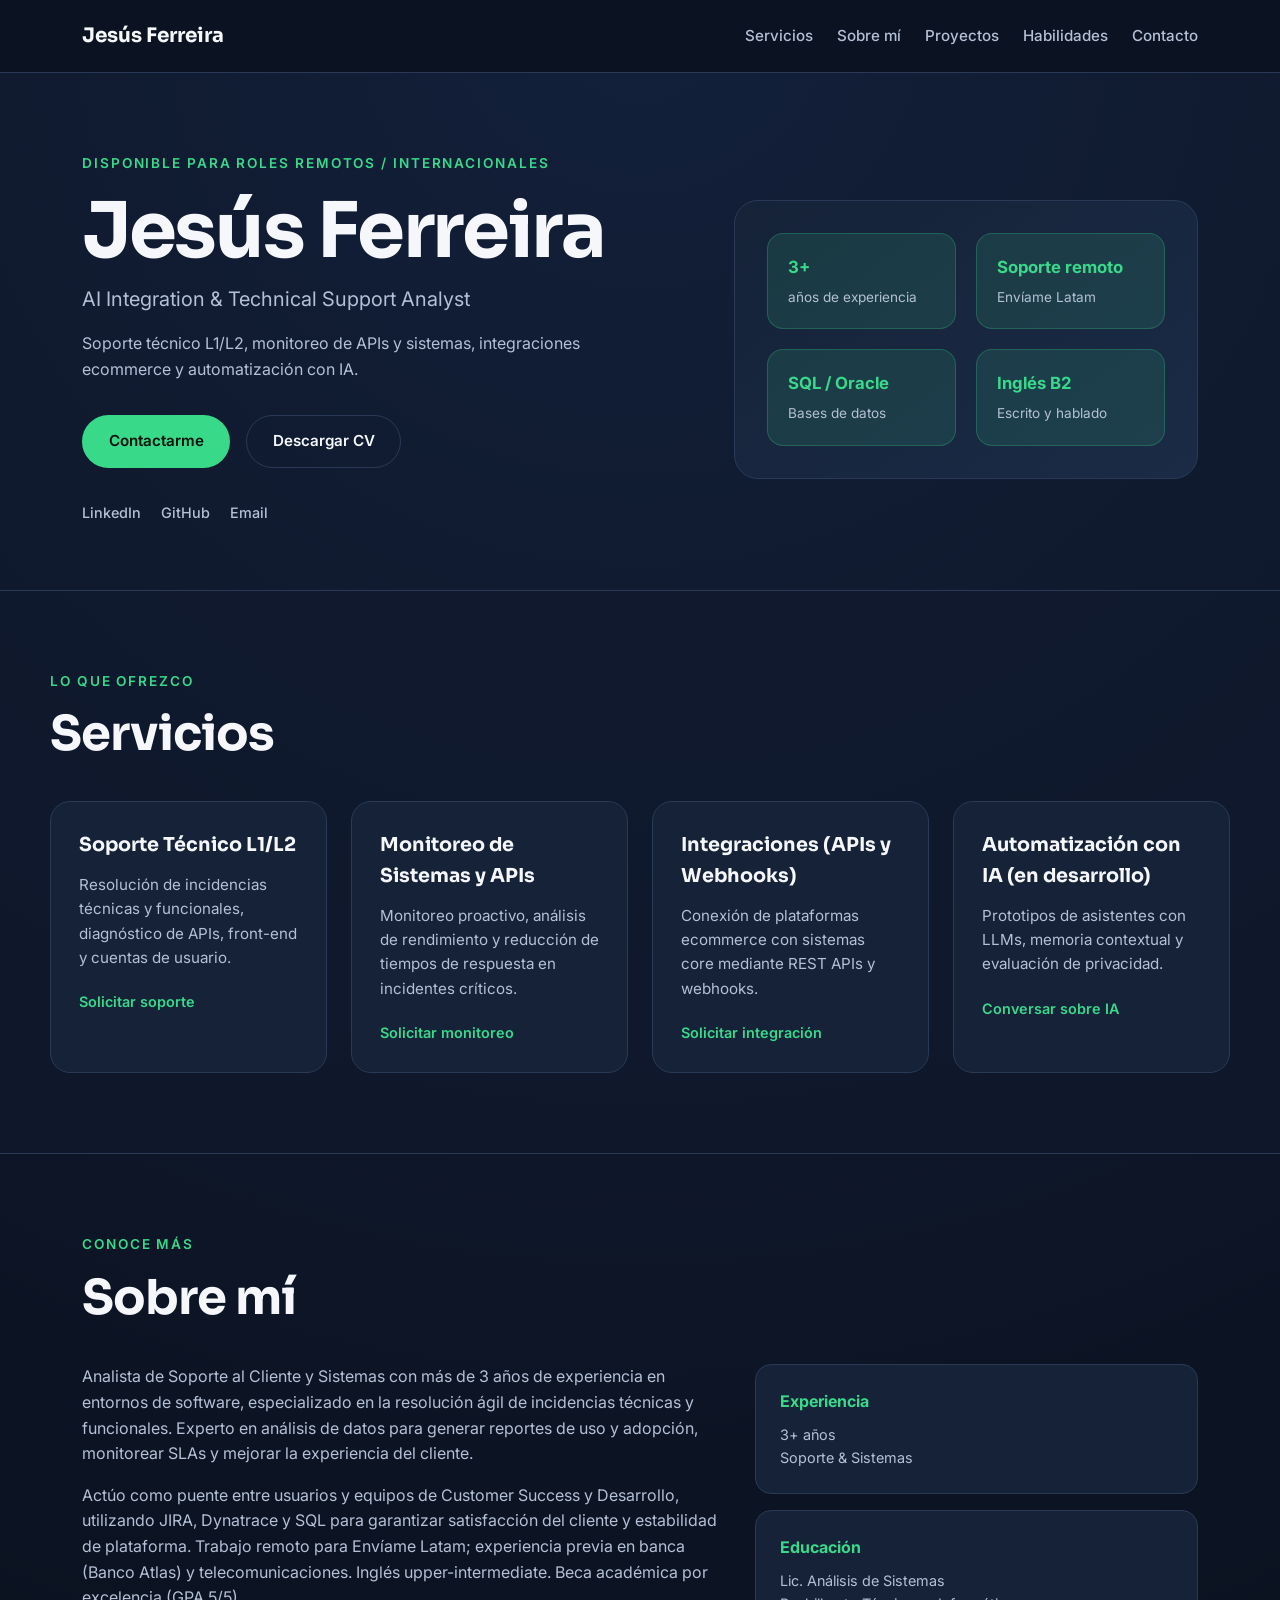
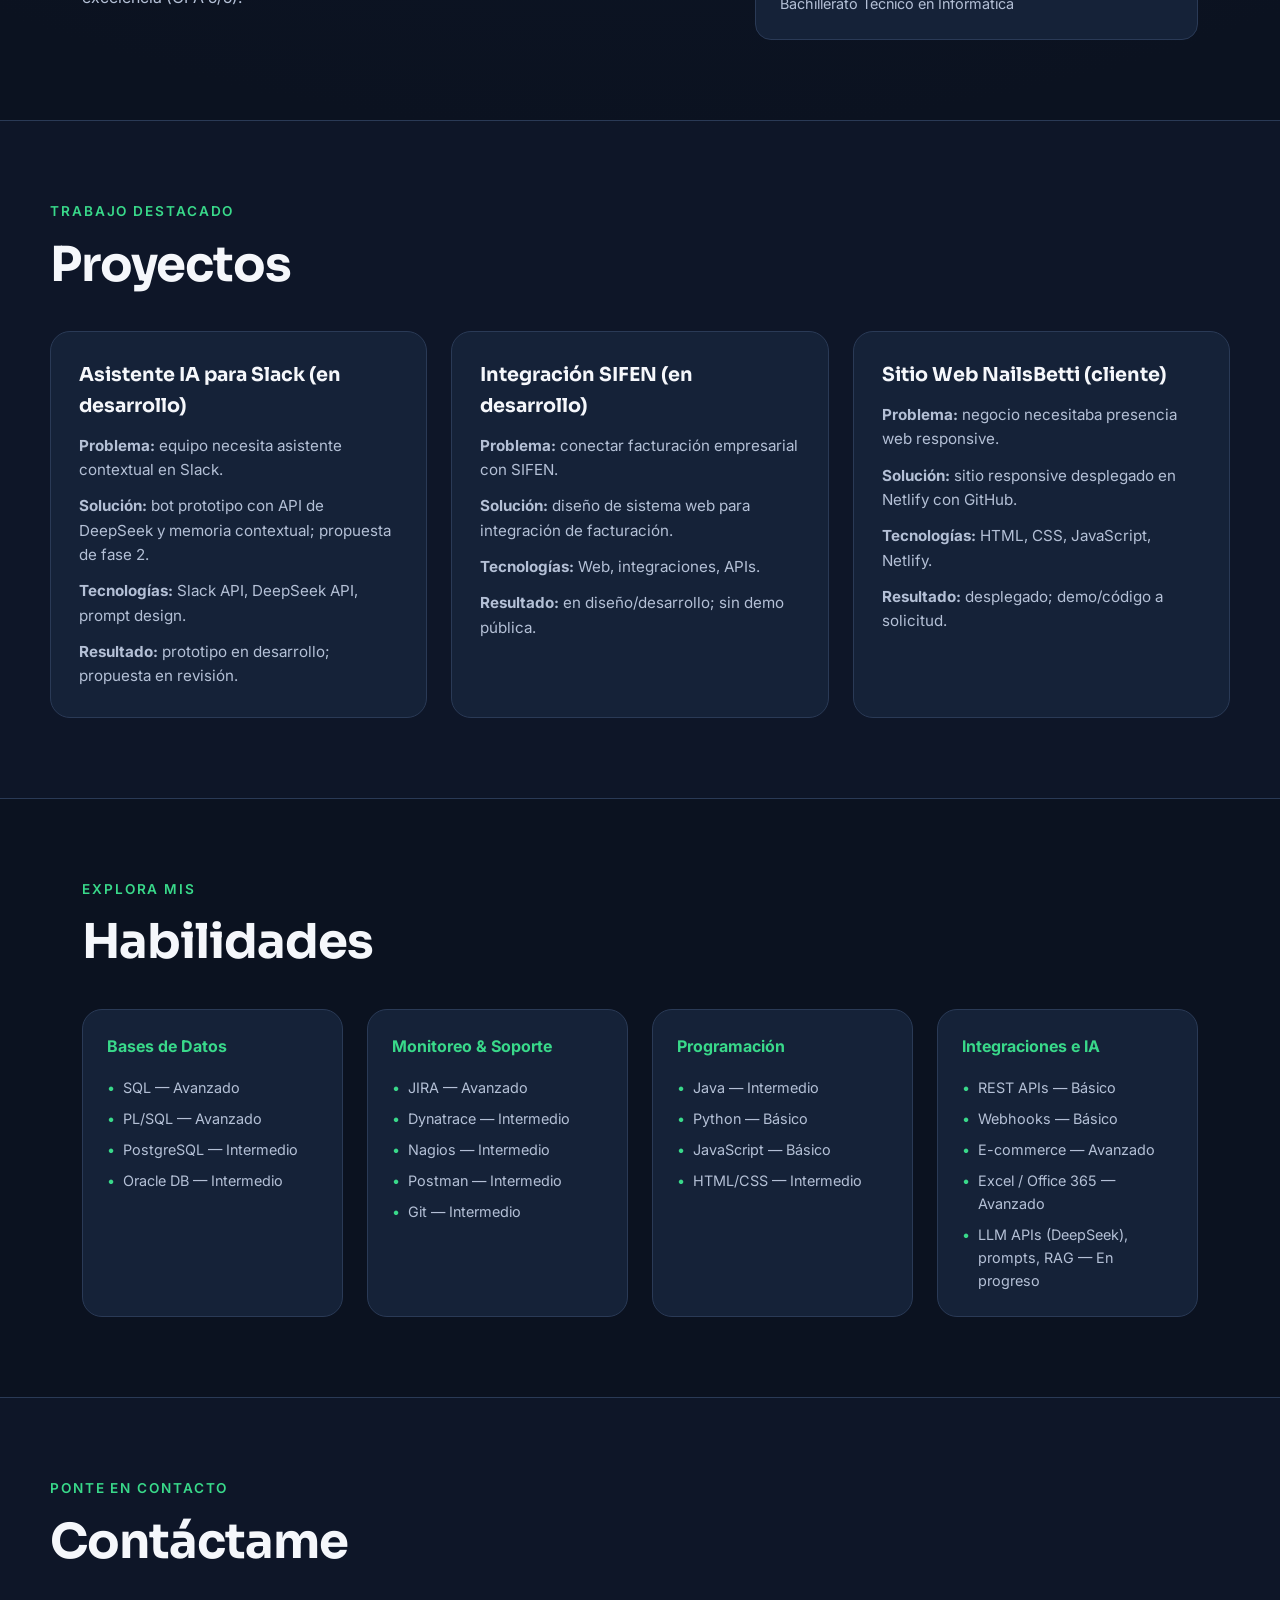
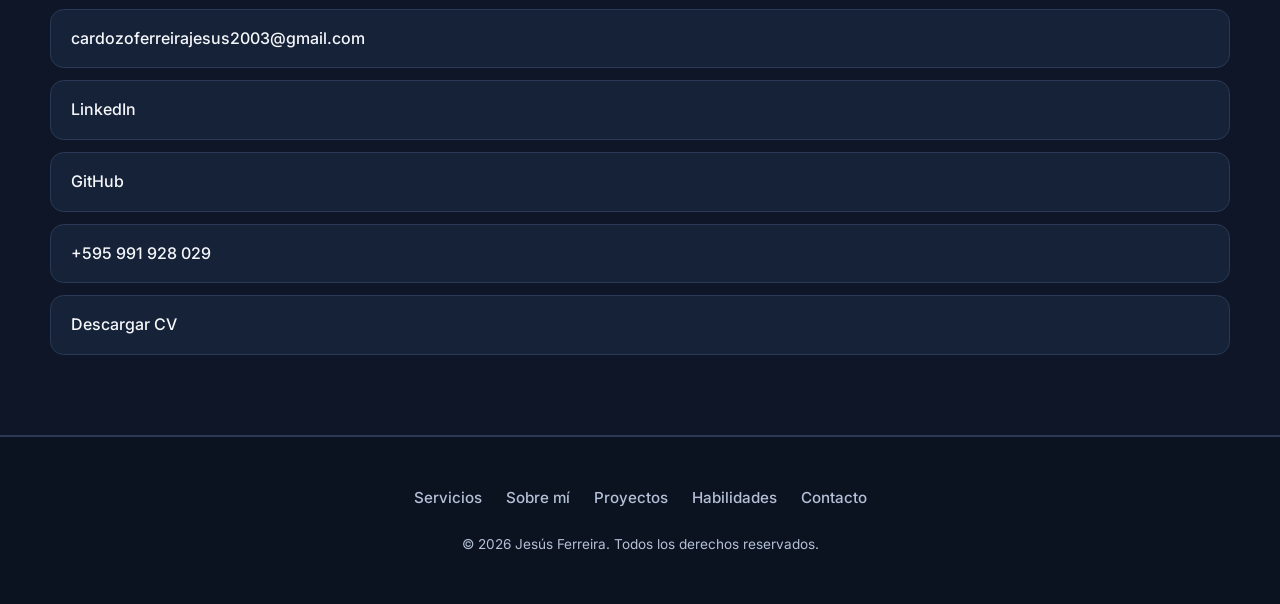
==== commit c4db91fe: "ajustes" ====
--- a/index.html
+++ b/index.html
@@ -7,8 +7,7 @@
     <meta name="description" content="Portafolio de Jesús Ferreira: soporte técnico remoto, monitoreo, integraciones API/webhook y automatización con IA.">
     <meta name="author" content="Jesús Antonio Ferreira Cardozo">
     <meta name="theme-color" content="#1f4d33">
-    <link rel="icon" href="./assets/profile-pic.png" type="image/png">
-    <link rel="canonical" href="https://jesusantonioferreiracardozo.netlify.app/">
+        <link rel="canonical" href="https://jesusantonioferreiracardozo.netlify.app/">
 
     <meta property="og:type" content="website">
     <meta property="og:locale" content="es_PY">
@@ -228,40 +227,12 @@
                 <p class="eyebrow">Ponte en contacto</p>
                 <h2>Contáctame</h2>
             </div>
-            <div class="contact-layout">
-                <div class="contact-info">
-                    <a href="mailto:cardozoferreirajesus2003@gmail.com">cardozoferreirajesus2003@gmail.com</a>
-                    <a href="https://www.linkedin.com/in/jes%C3%BAs-ferreira-cardozo-a3a8511b9/" target="_blank" rel="noopener noreferrer">LinkedIn</a>
-                    <a href="https://github.com/jesussferreira" target="_blank" rel="noopener noreferrer">GitHub</a>
-                    <a href="tel:+595991928029">+595 991 928 029</a>
-                    <a href="./assets/Jesus%20Ferreira.pdf" target="_blank" rel="noopener noreferrer">Descargar CV</a>
-                </div>
-                <form name="contact" method="POST" data-netlify="true" netlify-honeypot="bot-field" class="contact-form" novalidate>
-                    <input type="hidden" name="form-name" value="contact">
-                    <p class="hidden-field"><label>No completar <input name="bot-field"></label></p>
-                    <div class="form-group">
-                        <label for="name">Nombre</label>
-                        <input id="name" name="name" type="text" required minlength="2" autocomplete="name">
-                        <small class="form-error" data-for="name"></small>
-                    </div>
-                    <div class="form-group">
-                        <label for="email">Email</label>
-                        <input id="email" name="email" type="email" required autocomplete="email">
-                        <small class="form-error" data-for="email"></small>
-                    </div>
-                    <div class="form-group">
-                        <label for="subject">Asunto</label>
-                        <input id="subject" name="subject" type="text" required minlength="3">
-                        <small class="form-error" data-for="subject"></small>
-                    </div>
-                    <div class="form-group">
-                        <label for="message">Mensaje</label>
-                        <textarea id="message" name="message" required minlength="10" rows="5"></textarea>
-                        <small class="form-error" data-for="message"></small>
-                    </div>
-                    <button class="btn btn-primary" type="submit">Enviar mensaje</button>
-                    <p class="form-status" role="status" aria-live="polite"></p>
-                </form>
+            <div class="contact-info">
+                <a href="mailto:cardozoferreirajesus2003@gmail.com">cardozoferreirajesus2003@gmail.com</a>
+                <a href="https://www.linkedin.com/in/jes%C3%BAs-ferreira-cardozo-a3a8511b9/" target="_blank" rel="noopener noreferrer">LinkedIn</a>
+                <a href="https://github.com/jesussferreira" target="_blank" rel="noopener noreferrer">GitHub</a>
+                <a href="tel:+595991928029">+595 991 928 029</a>
+                <a href="./assets/Jesus%20Ferreira.pdf" target="_blank" rel="noopener noreferrer">Descargar CV</a>
             </div>
         </section>
     </main>
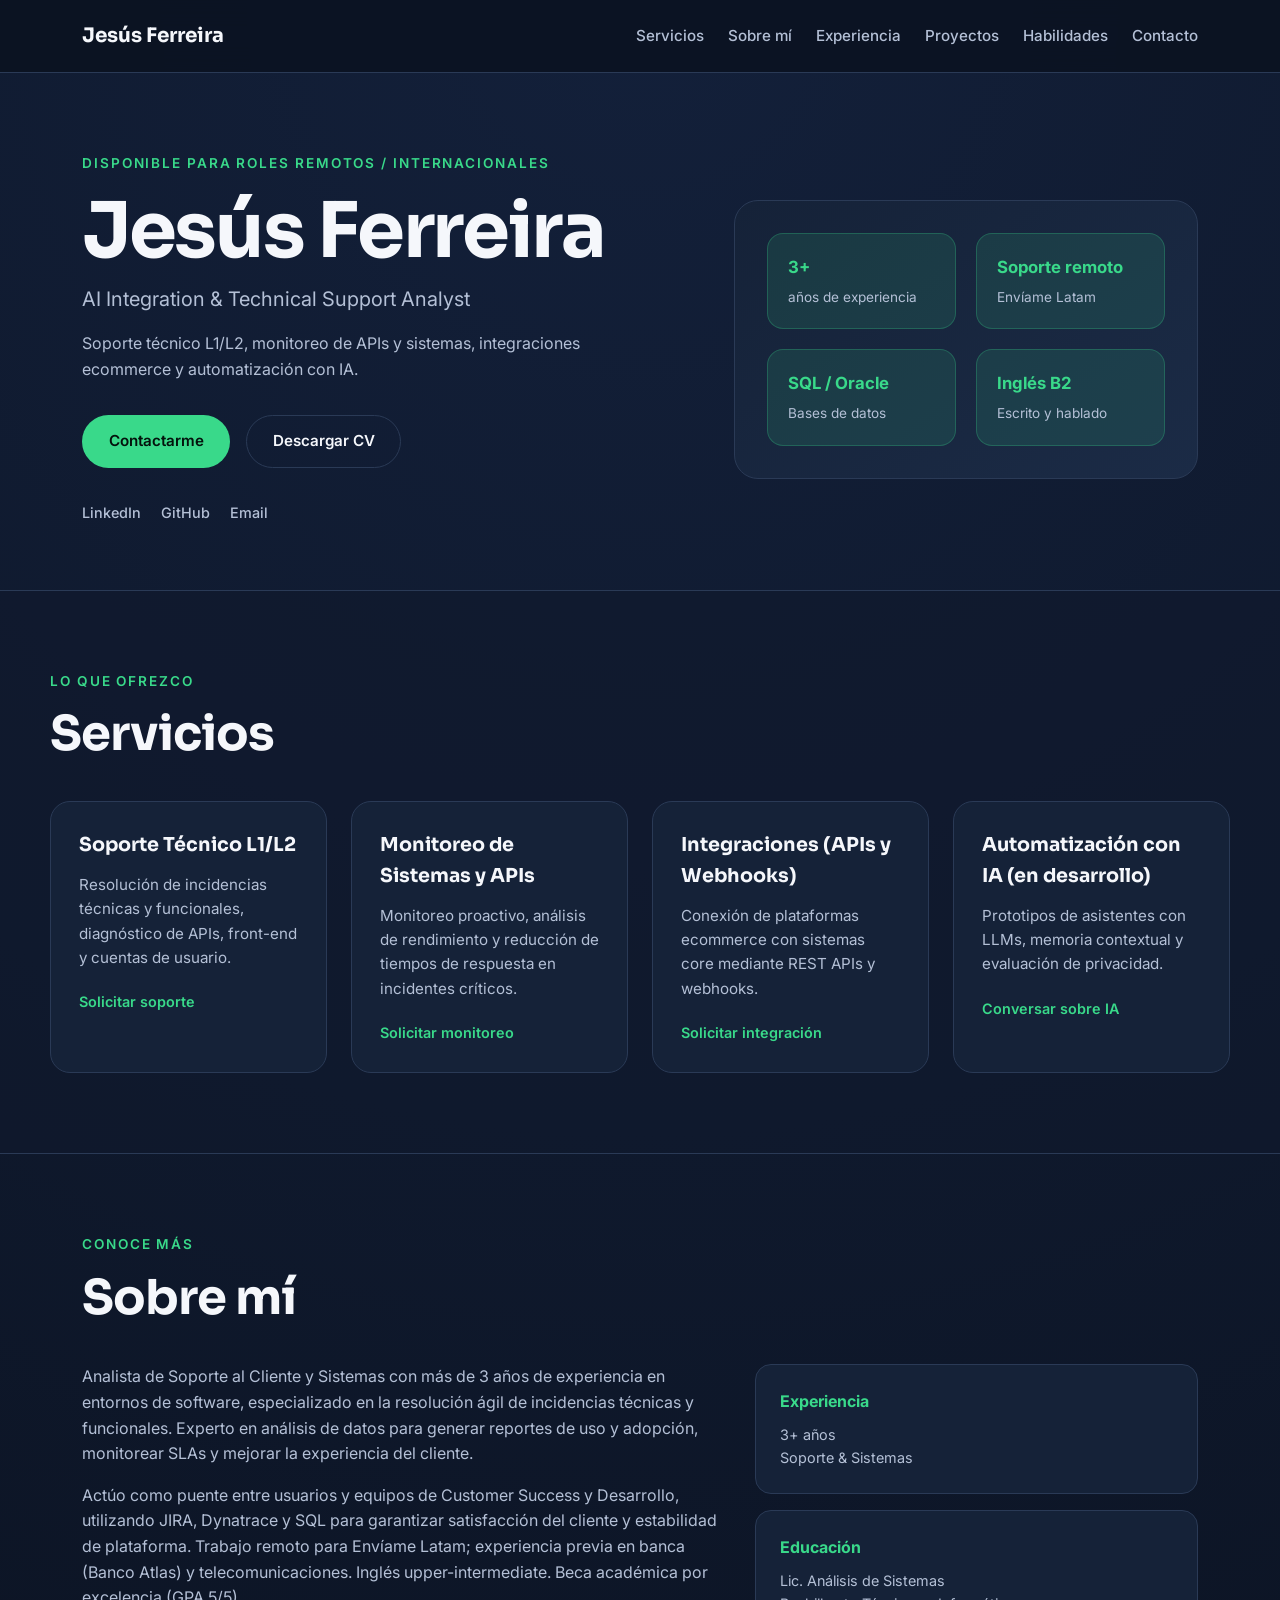
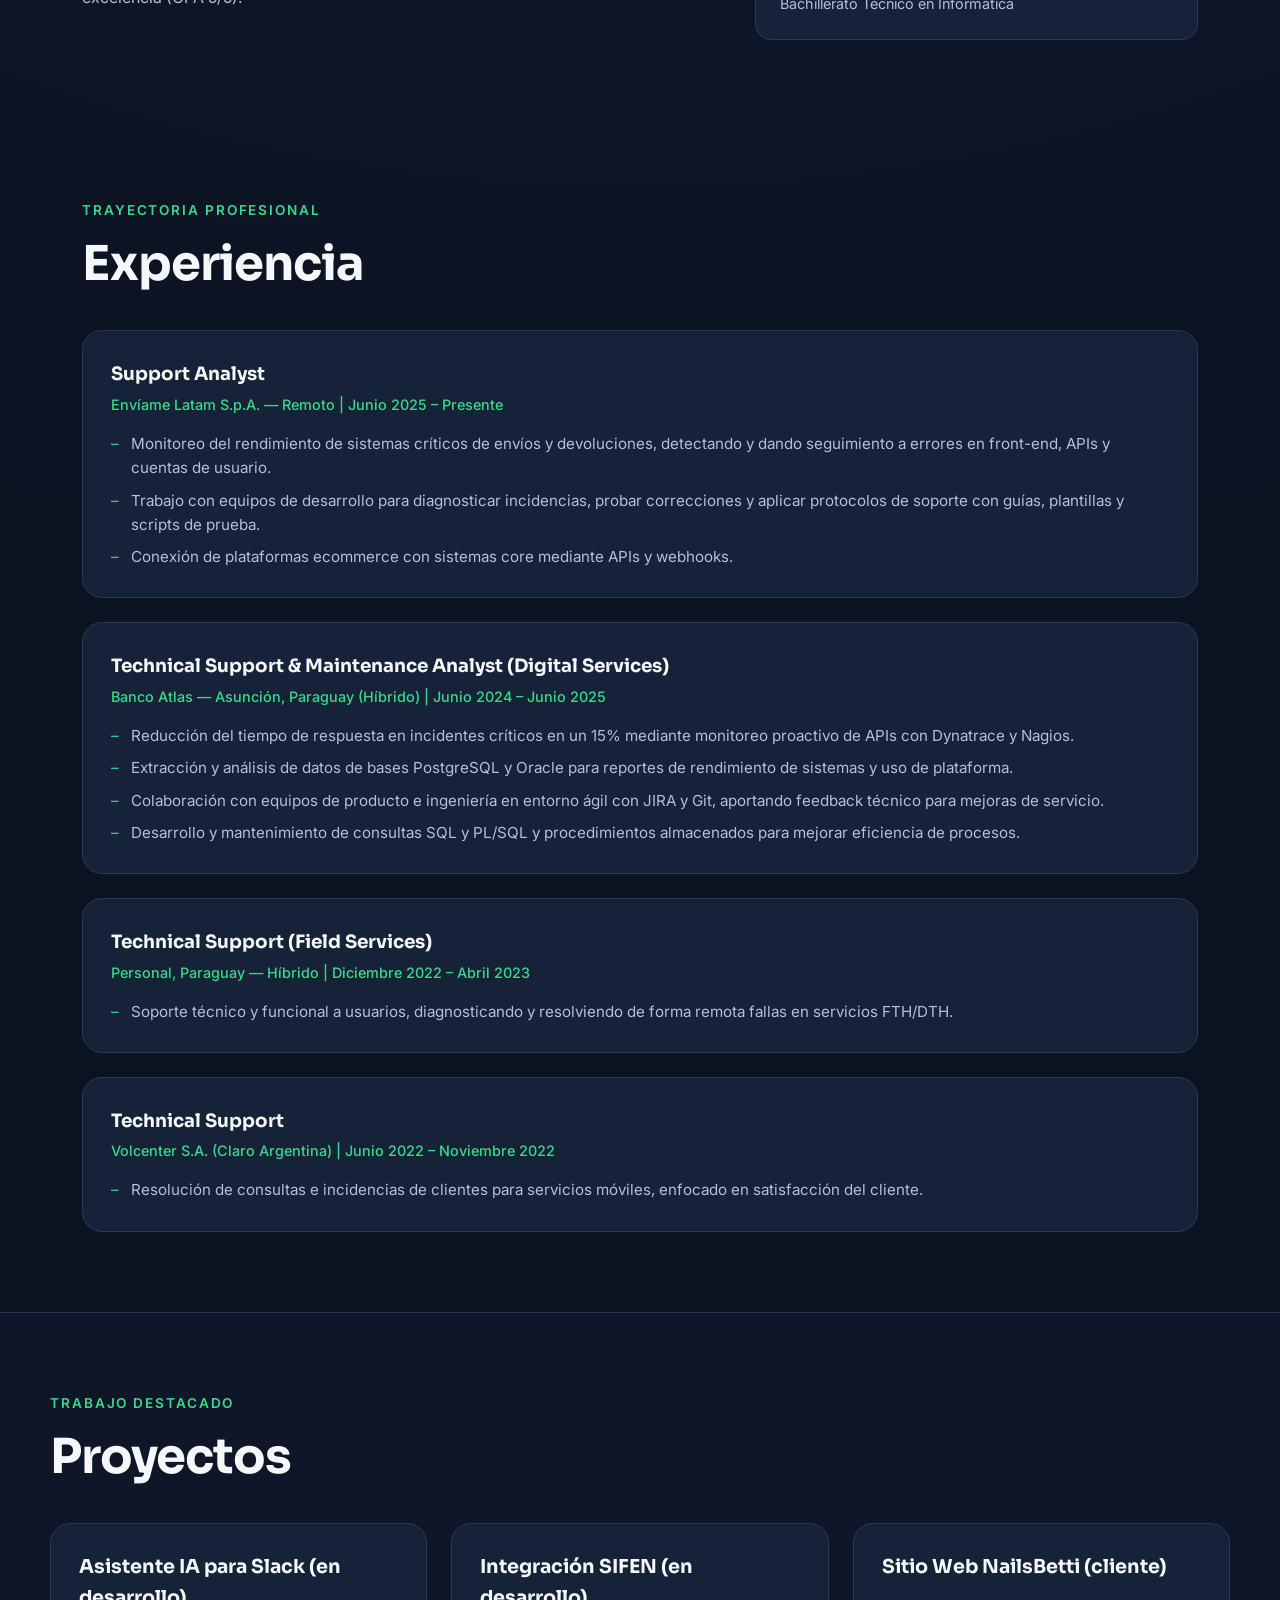
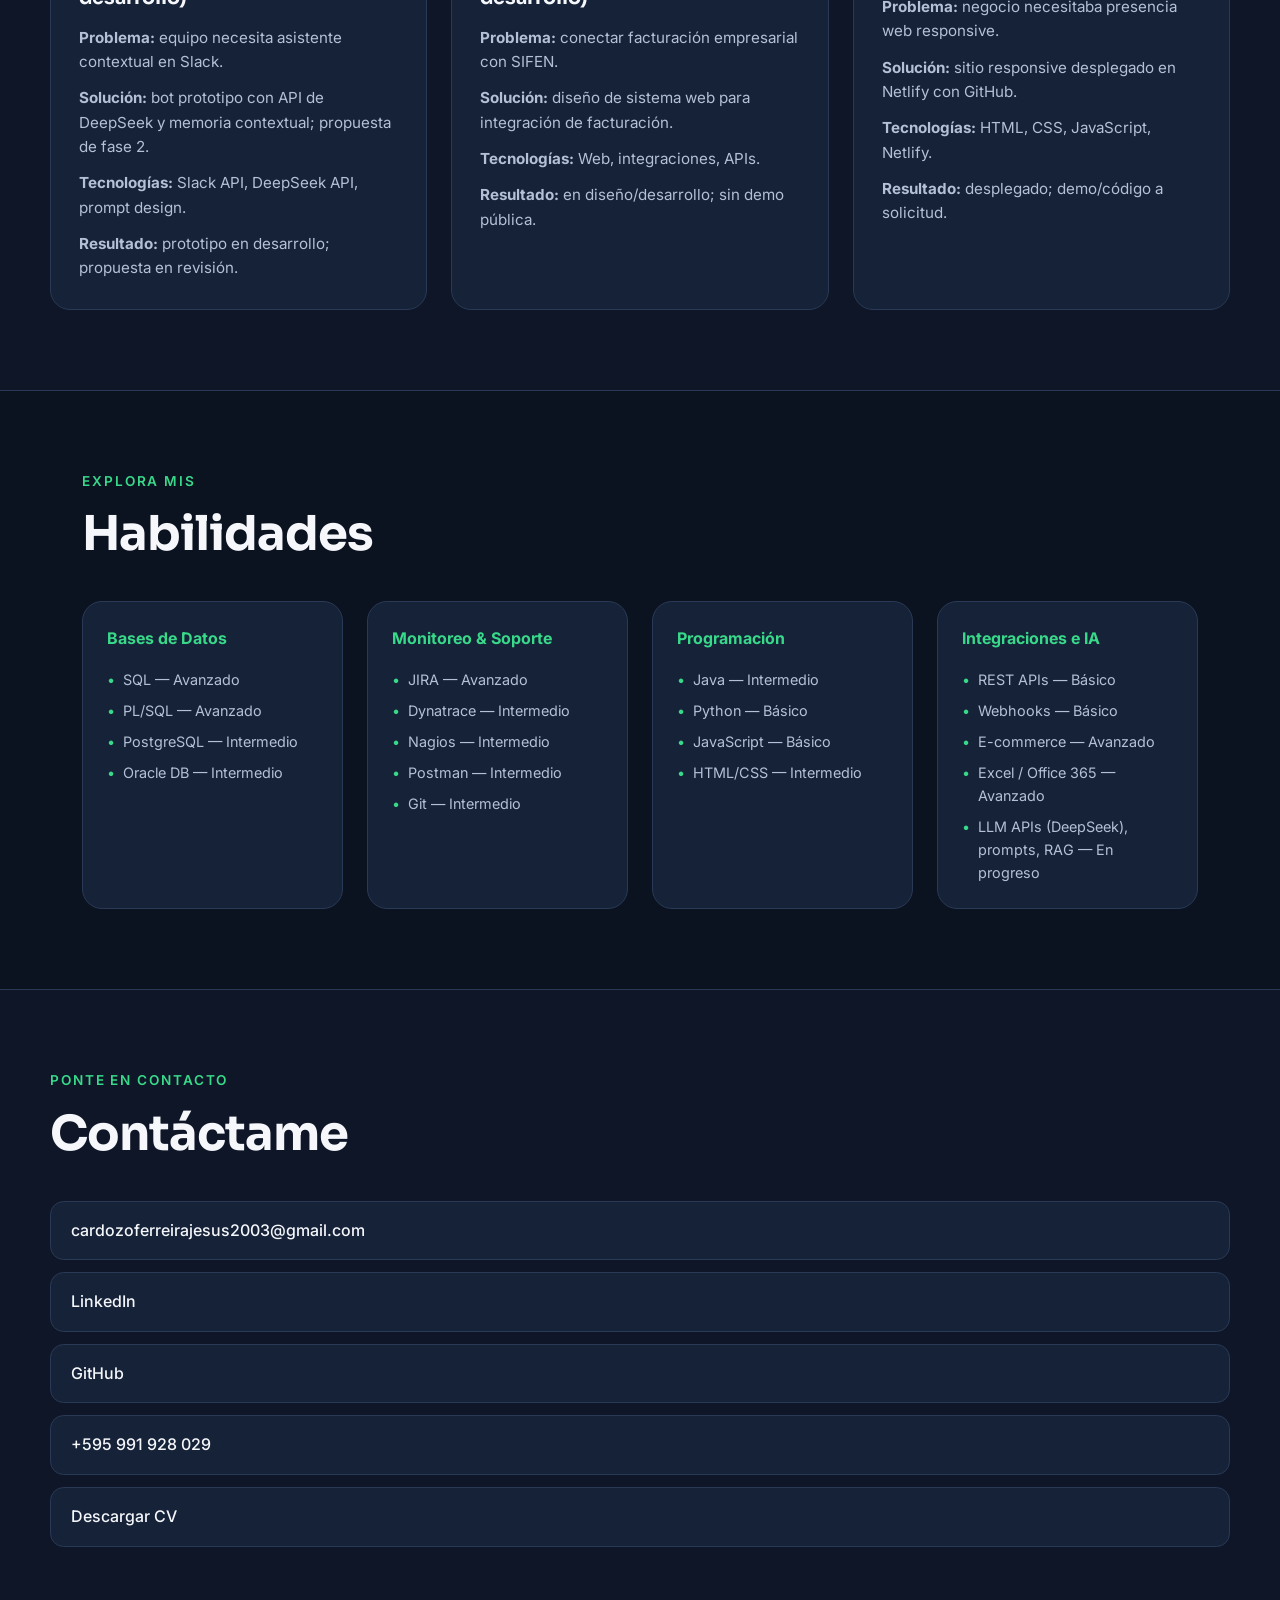
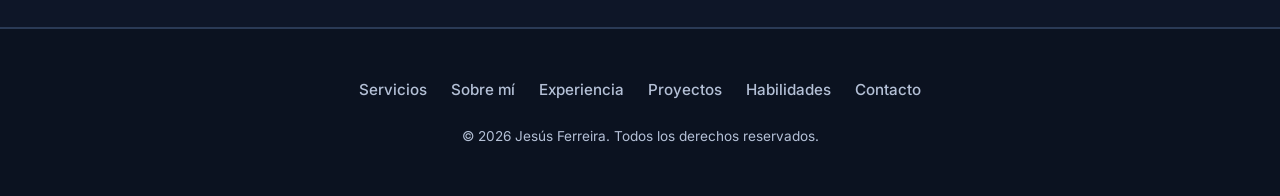
==== commit 3d85e55b: "content(experiencia): agregar cronología laboral y hoja de estilos asociada" ====
--- a/index.html
+++ b/index.html
@@ -49,6 +49,7 @@
             <ul class="nav-list" id="menu-movil">
                 <li><a href="#servicios">Servicios</a></li>
                 <li><a href="#sobre-mi">Sobre mí</a></li>
+                <li><a href="#experiencia">Experiencia</a></li>
                 <li><a href="#proyectos">Proyectos</a></li>
                 <li><a href="#habilidades">Habilidades</a></li>
                 <li><a href="#contacto">Contacto</a></li>
@@ -145,6 +146,56 @@
             </div>
         </section>
 
+        <section id="experiencia" class="section">
+            <div class="section-heading">
+                <p class="eyebrow">Trayectoria profesional</p>
+                <h2>Experiencia</h2>
+            </div>
+            <div class="experience-list">
+                <article class="experience-item">
+                    <div class="experience-head">
+                        <h3>Support Analyst</h3>
+                        <p class="experience-meta">Envíame Latam S.p.A. — Remoto | Junio 2025 – Presente</p>
+                    </div>
+                    <ul>
+                        <li>Monitoreo del rendimiento de sistemas críticos de envíos y devoluciones, detectando y dando seguimiento a errores en front-end, APIs y cuentas de usuario.</li>
+                        <li>Trabajo con equipos de desarrollo para diagnosticar incidencias, probar correcciones y aplicar protocolos de soporte con guías, plantillas y scripts de prueba.</li>
+                        <li>Conexión de plataformas ecommerce con sistemas core mediante APIs y webhooks.</li>
+                    </ul>
+                </article>
+                <article class="experience-item">
+                    <div class="experience-head">
+                        <h3>Technical Support & Maintenance Analyst (Digital Services)</h3>
+                        <p class="experience-meta">Banco Atlas — Asunción, Paraguay (Híbrido) | Junio 2024 – Junio 2025</p>
+                    </div>
+                    <ul>
+                        <li>Reducción del tiempo de respuesta en incidentes críticos en un 15% mediante monitoreo proactivo de APIs con Dynatrace y Nagios.</li>
+                        <li>Extracción y análisis de datos de bases PostgreSQL y Oracle para reportes de rendimiento de sistemas y uso de plataforma.</li>
+                        <li>Colaboración con equipos de producto e ingeniería en entorno ágil con JIRA y Git, aportando feedback técnico para mejoras de servicio.</li>
+                        <li>Desarrollo y mantenimiento de consultas SQL y PL/SQL y procedimientos almacenados para mejorar eficiencia de procesos.</li>
+                    </ul>
+                </article>
+                <article class="experience-item">
+                    <div class="experience-head">
+                        <h3>Technical Support (Field Services)</h3>
+                        <p class="experience-meta">Personal, Paraguay — Híbrido | Diciembre 2022 – Abril 2023</p>
+                    </div>
+                    <ul>
+                        <li>Soporte técnico y funcional a usuarios, diagnosticando y resolviendo de forma remota fallas en servicios FTH/DTH.</li>
+                    </ul>
+                </article>
+                <article class="experience-item">
+                    <div class="experience-head">
+                        <h3>Technical Support</h3>
+                        <p class="experience-meta">Volcenter S.A. (Claro Argentina) | Junio 2022 – Noviembre 2022</p>
+                    </div>
+                    <ul>
+                        <li>Resolución de consultas e incidencias de clientes para servicios móviles, enfocado en satisfacción del cliente.</li>
+                    </ul>
+                </article>
+            </div>
+        </section>
+
         <section id="proyectos" class="section section-alt">
             <div class="section-heading">
                 <p class="eyebrow">Trabajo destacado</p>
@@ -242,6 +293,7 @@
             <ul class="nav-list center">
                 <li><a href="#servicios">Servicios</a></li>
                 <li><a href="#sobre-mi">Sobre mí</a></li>
+                <li><a href="#experiencia">Experiencia</a></li>
                 <li><a href="#proyectos">Proyectos</a></li>
                 <li><a href="#habilidades">Habilidades</a></li>
                 <li><a href="#contacto">Contacto</a></li>
--- a/style.css
+++ b/style.css
@@ -167,6 +167,19 @@
 .site-footer .nav-list { justify-content: center; margin-bottom: 1.5rem; }
 .site-footer p { color: var(--text-muted); font-size: .85rem; }
 
+/* Experience */
+.experience-list { display: flex; flex-direction: column; gap: 1.5rem; }
+.experience-item {
+  background: var(--surface); border: 1px solid var(--border);
+  border-radius: 1.25rem; padding: 1.75rem; display: flex; flex-direction: column; gap: .75rem;
+}
+.experience-head { display: flex; flex-direction: column; gap: .25rem; }
+.experience-item h3 { font-family: "Sora", sans-serif; font-size: 1.15rem; color: var(--text); }
+.experience-meta { color: var(--accent); font-size: .9rem; font-weight: 500; }
+.experience-item ul { list-style: none; display: flex; flex-direction: column; gap: .5rem; margin-top: .25rem; }
+.experience-item li { color: var(--text-muted); font-size: .95rem; padding-left: 1.25rem; position: relative; }
+.experience-item li::before { content: "–"; position: absolute; left: 0; color: var(--accent); }
+
 /* Reduced motion */
 @media (prefers-reduced-motion: reduce) {
   html { scroll-behavior: auto; }
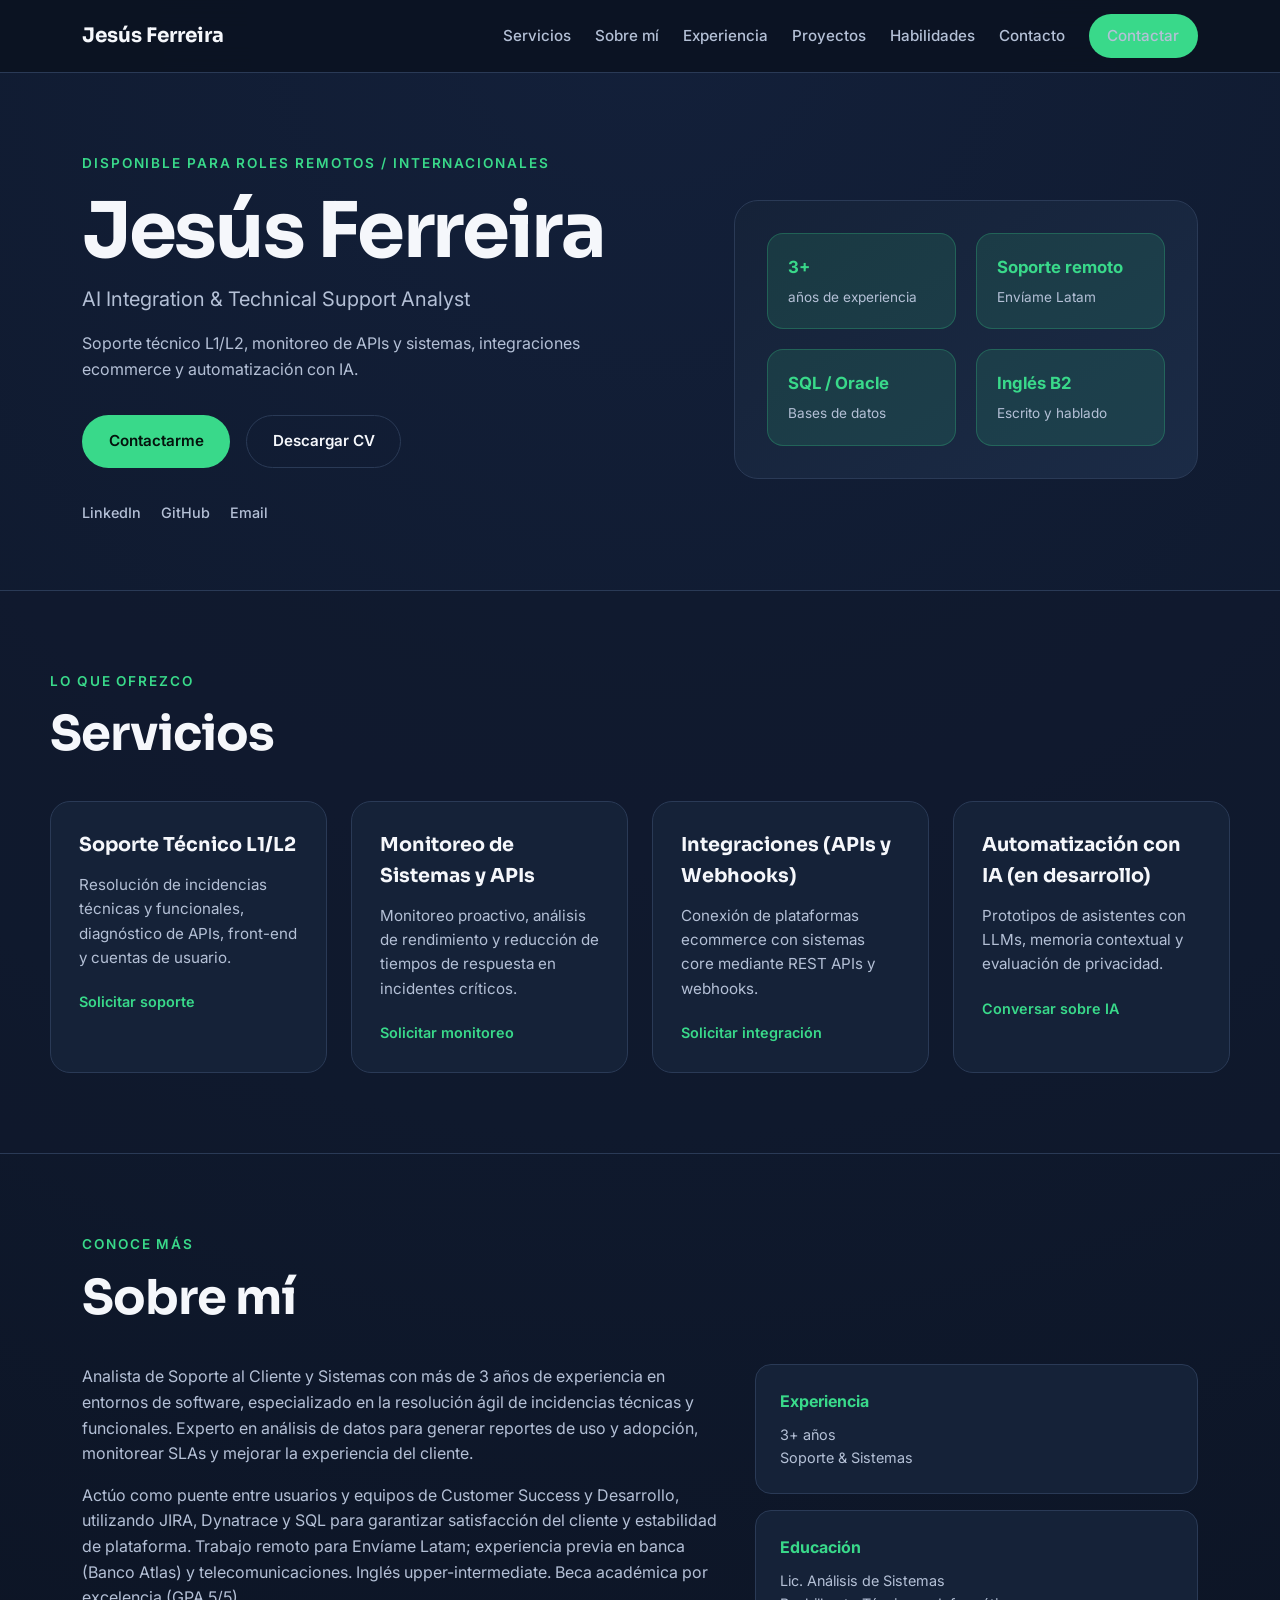
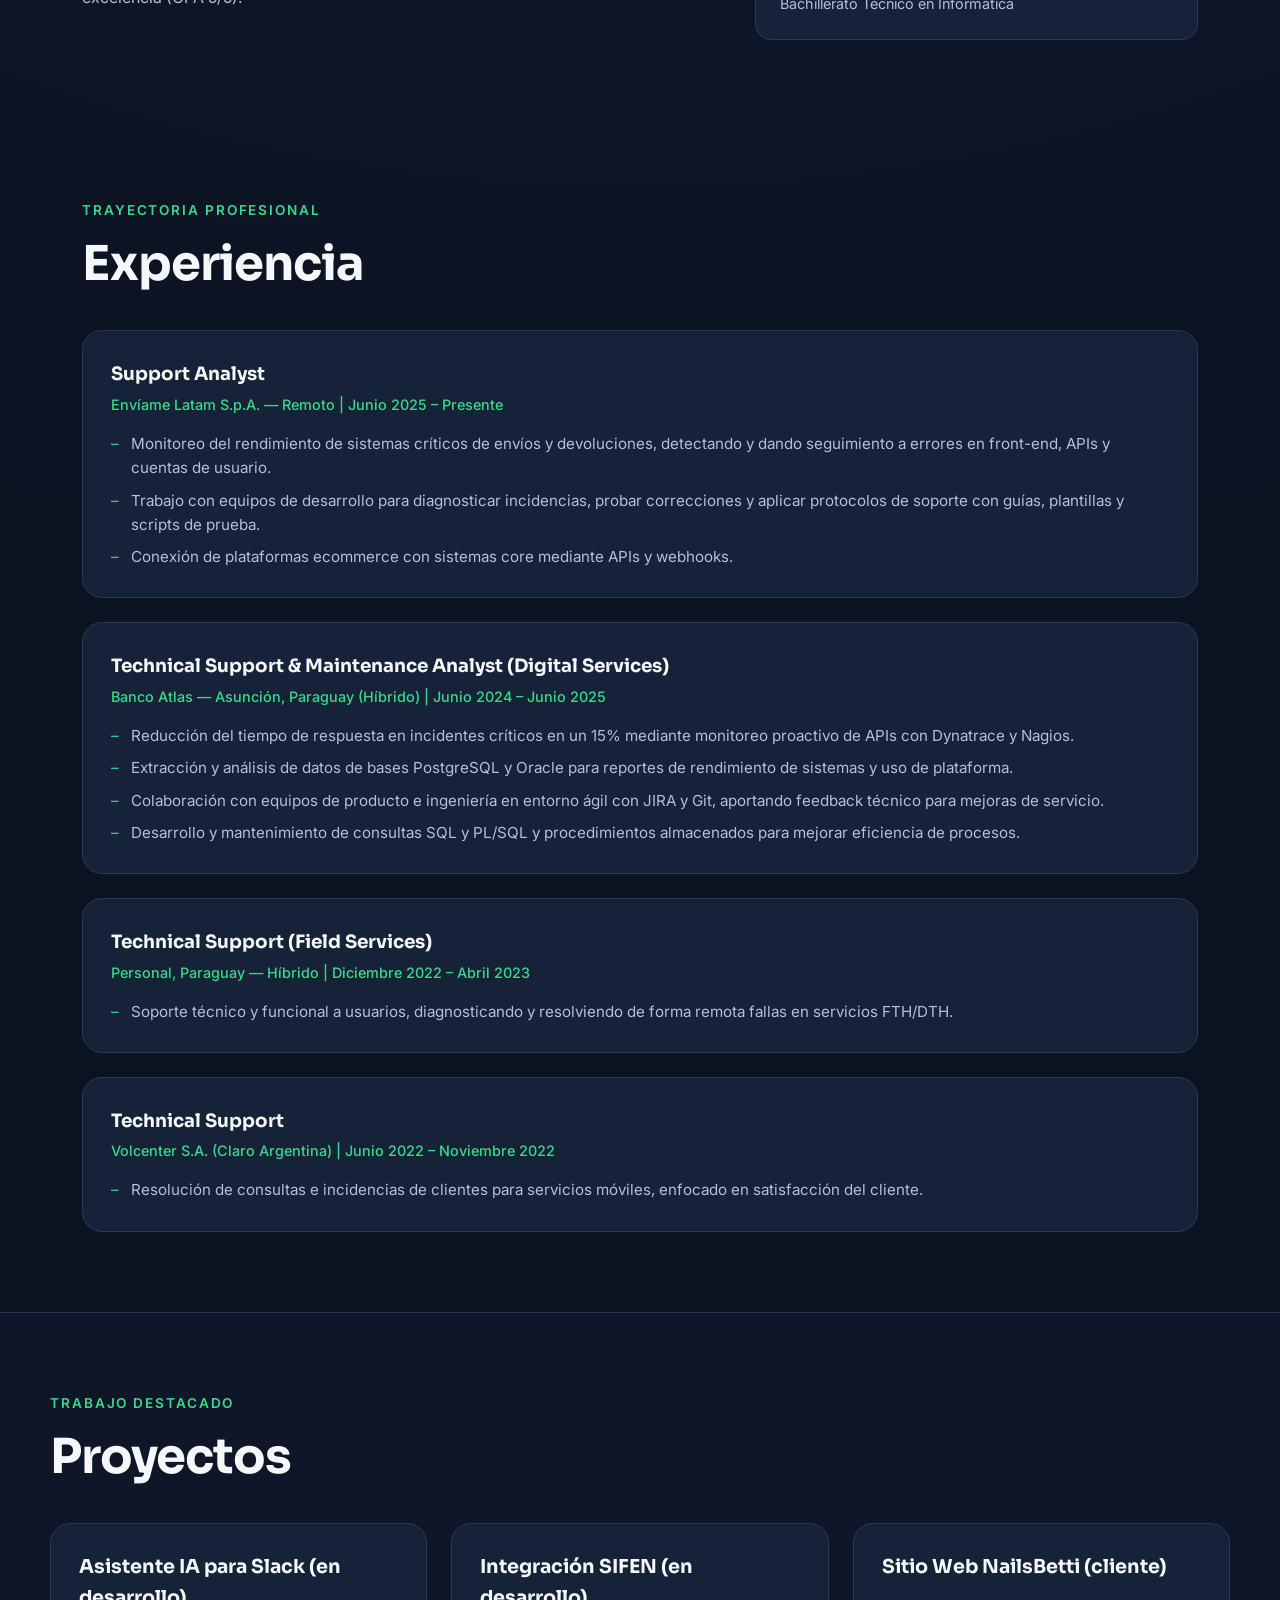
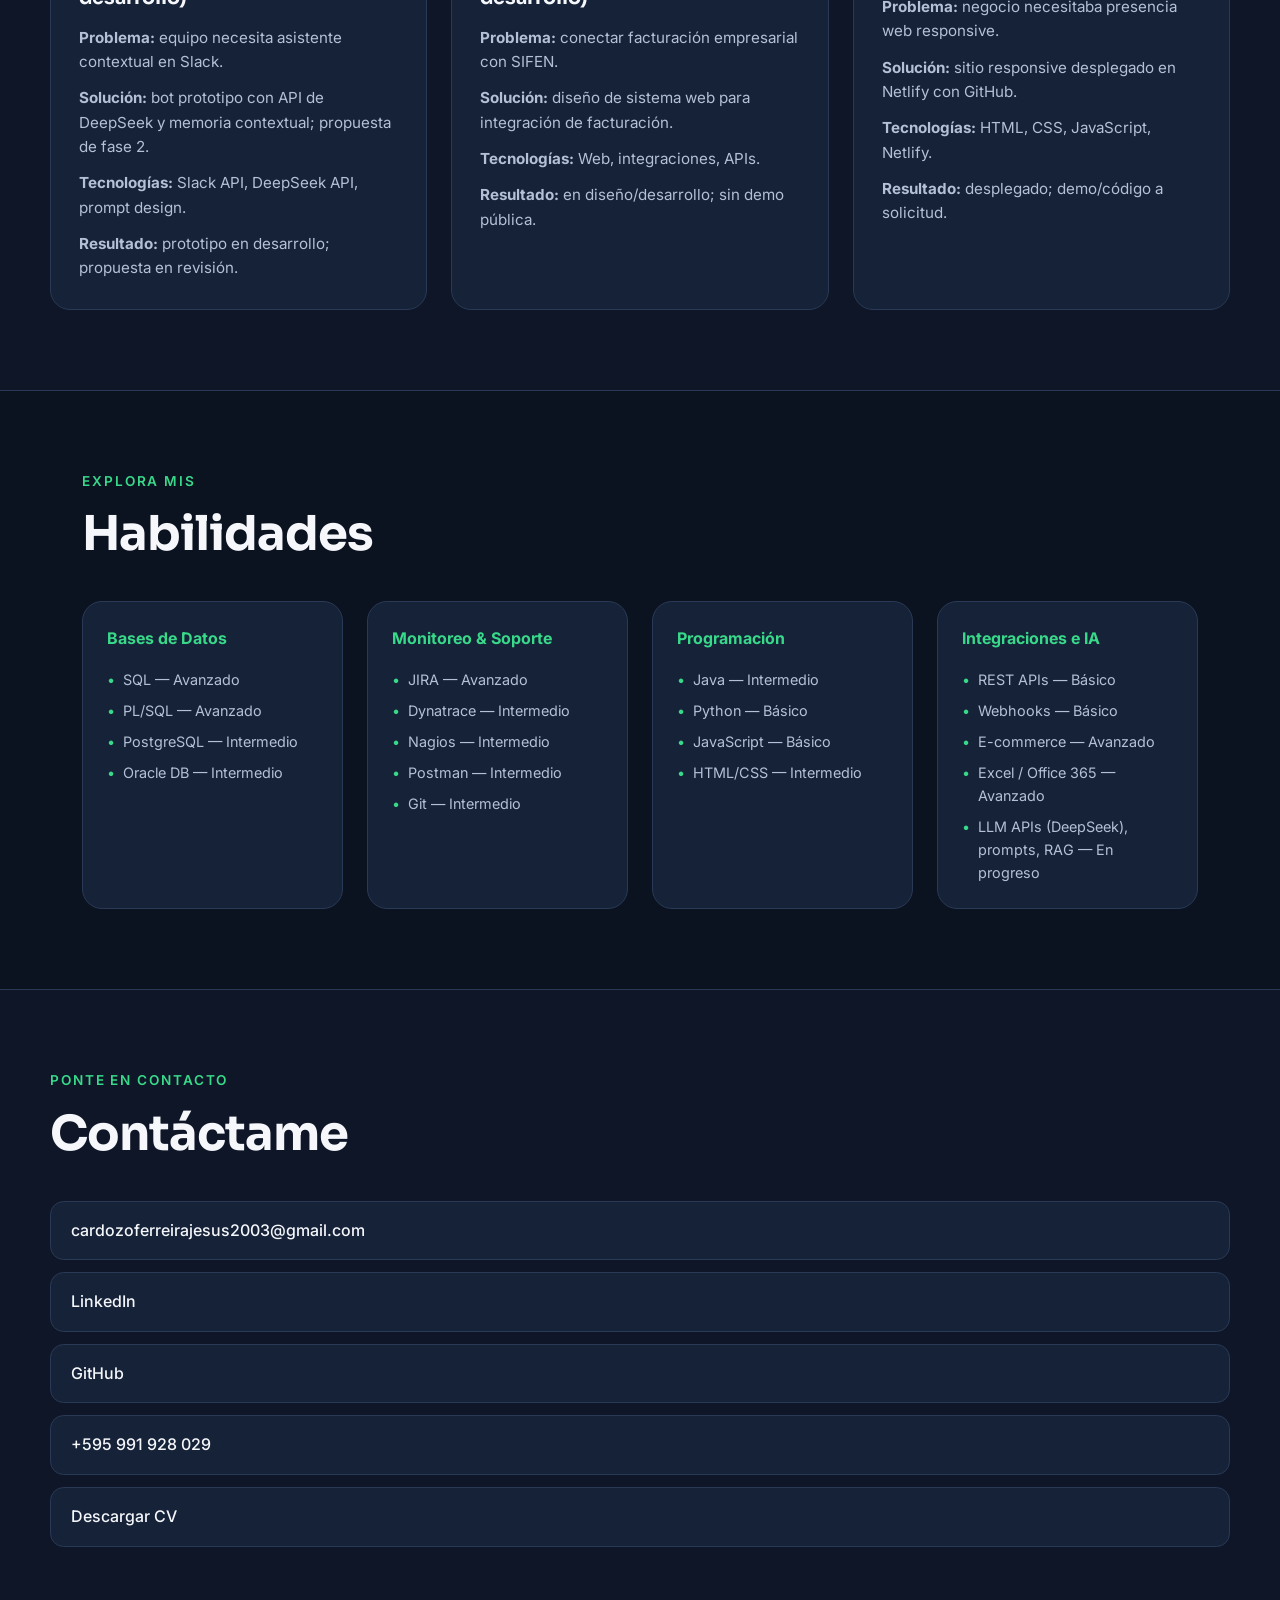
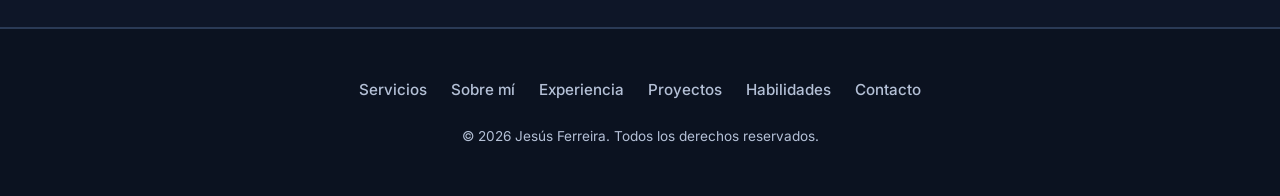
==== commit a4e25cd6: "ux(header): agregar CTA visible de contacto y altura mínima de botones" ====
--- a/index.html
+++ b/index.html
@@ -53,6 +53,7 @@
                 <li><a href="#proyectos">Proyectos</a></li>
                 <li><a href="#habilidades">Habilidades</a></li>
                 <li><a href="#contacto">Contacto</a></li>
+                <li class="nav-cta"><a class="btn btn-primary btn-small" href="#contacto">Contactar</a></li>
             </ul>
         </nav>
     </header>
--- a/style.css
+++ b/style.css
@@ -84,6 +84,8 @@
 .btn-primary:hover { background: var(--accent-hover); transform: translateY(-1px); }
 .btn-secondary { border-color: var(--border); color: var(--text); background: transparent; }
 .btn-secondary:hover { border-color: var(--accent); color: var(--accent); }
+.btn-small { padding: .55rem 1.1rem; font-size: .85rem; min-height: 44px; }
+.btn { min-height: 44px; }
 .social-links { list-style: none; display: flex; gap: 1.25rem; flex-wrap: wrap; }
 .social-links a { color: var(--text-muted); font-size: .9rem; font-weight: 500; }
 .social-links a:hover { color: var(--accent); }
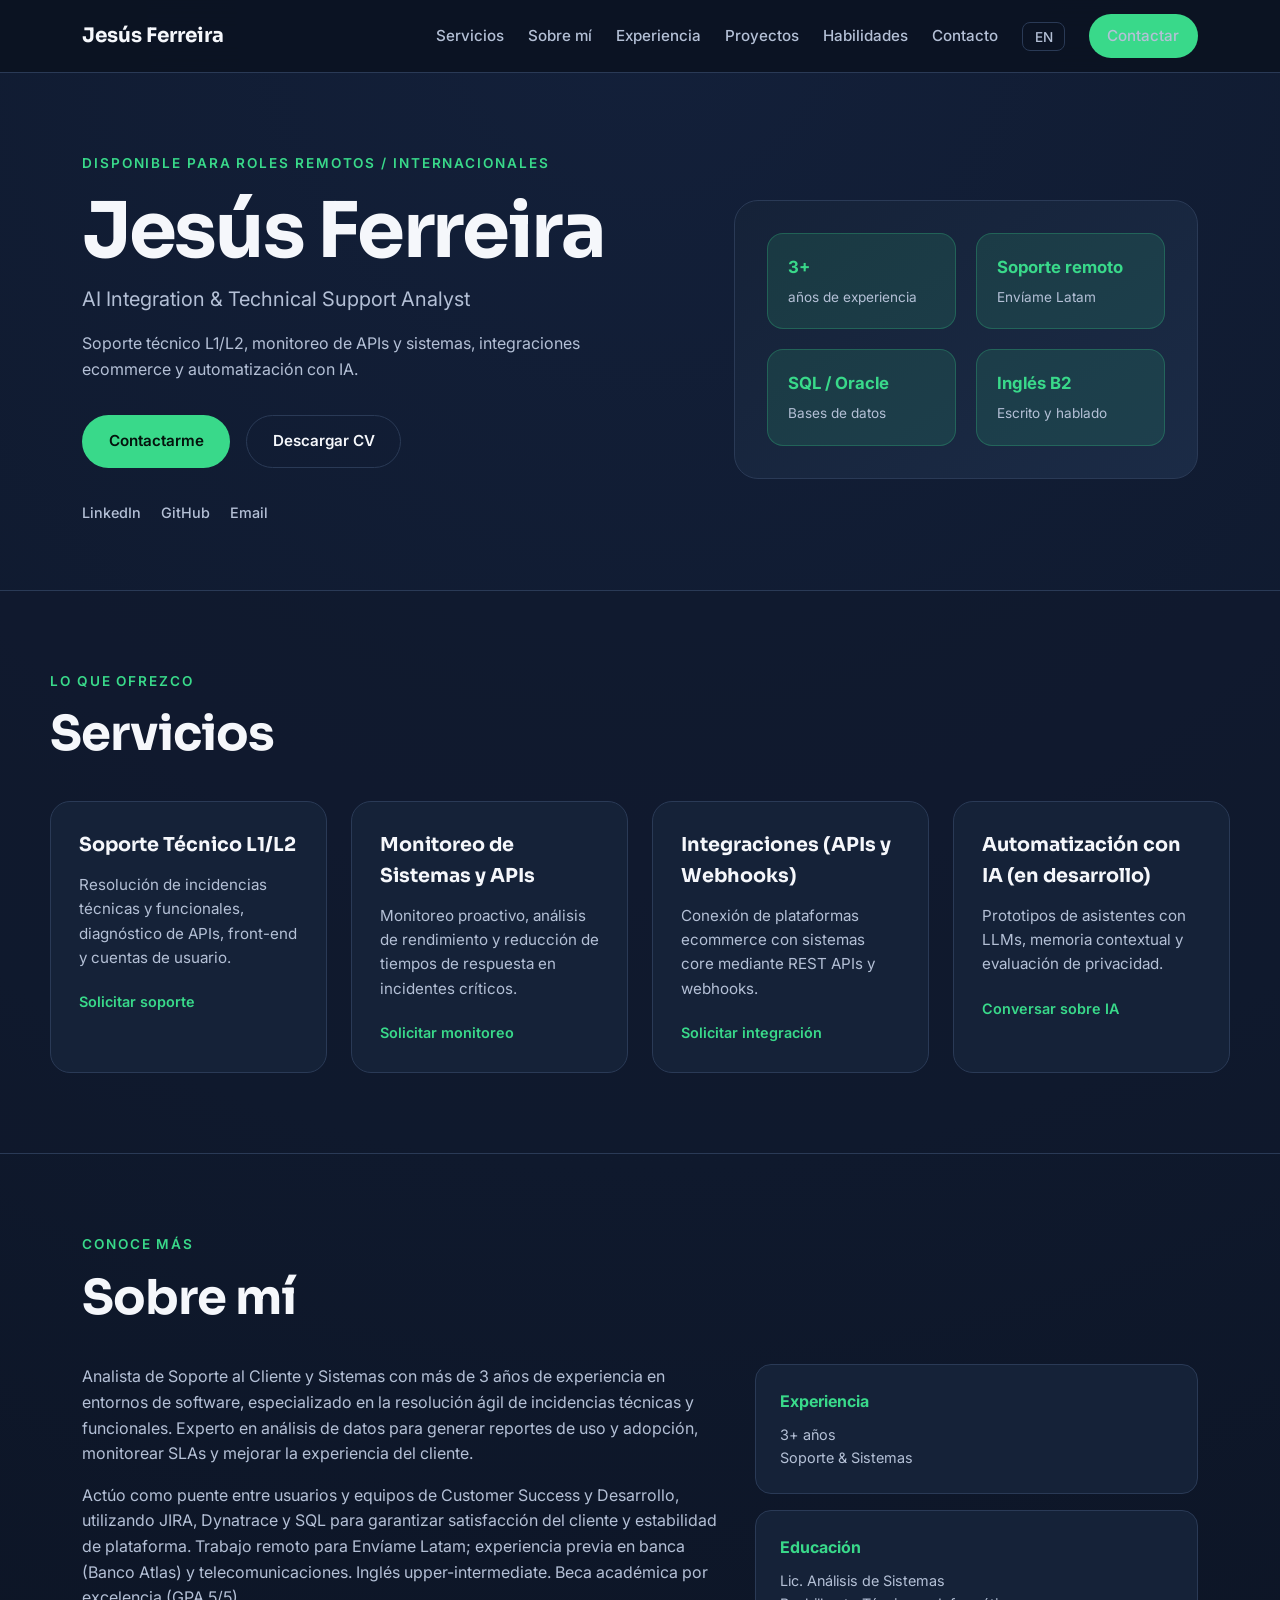
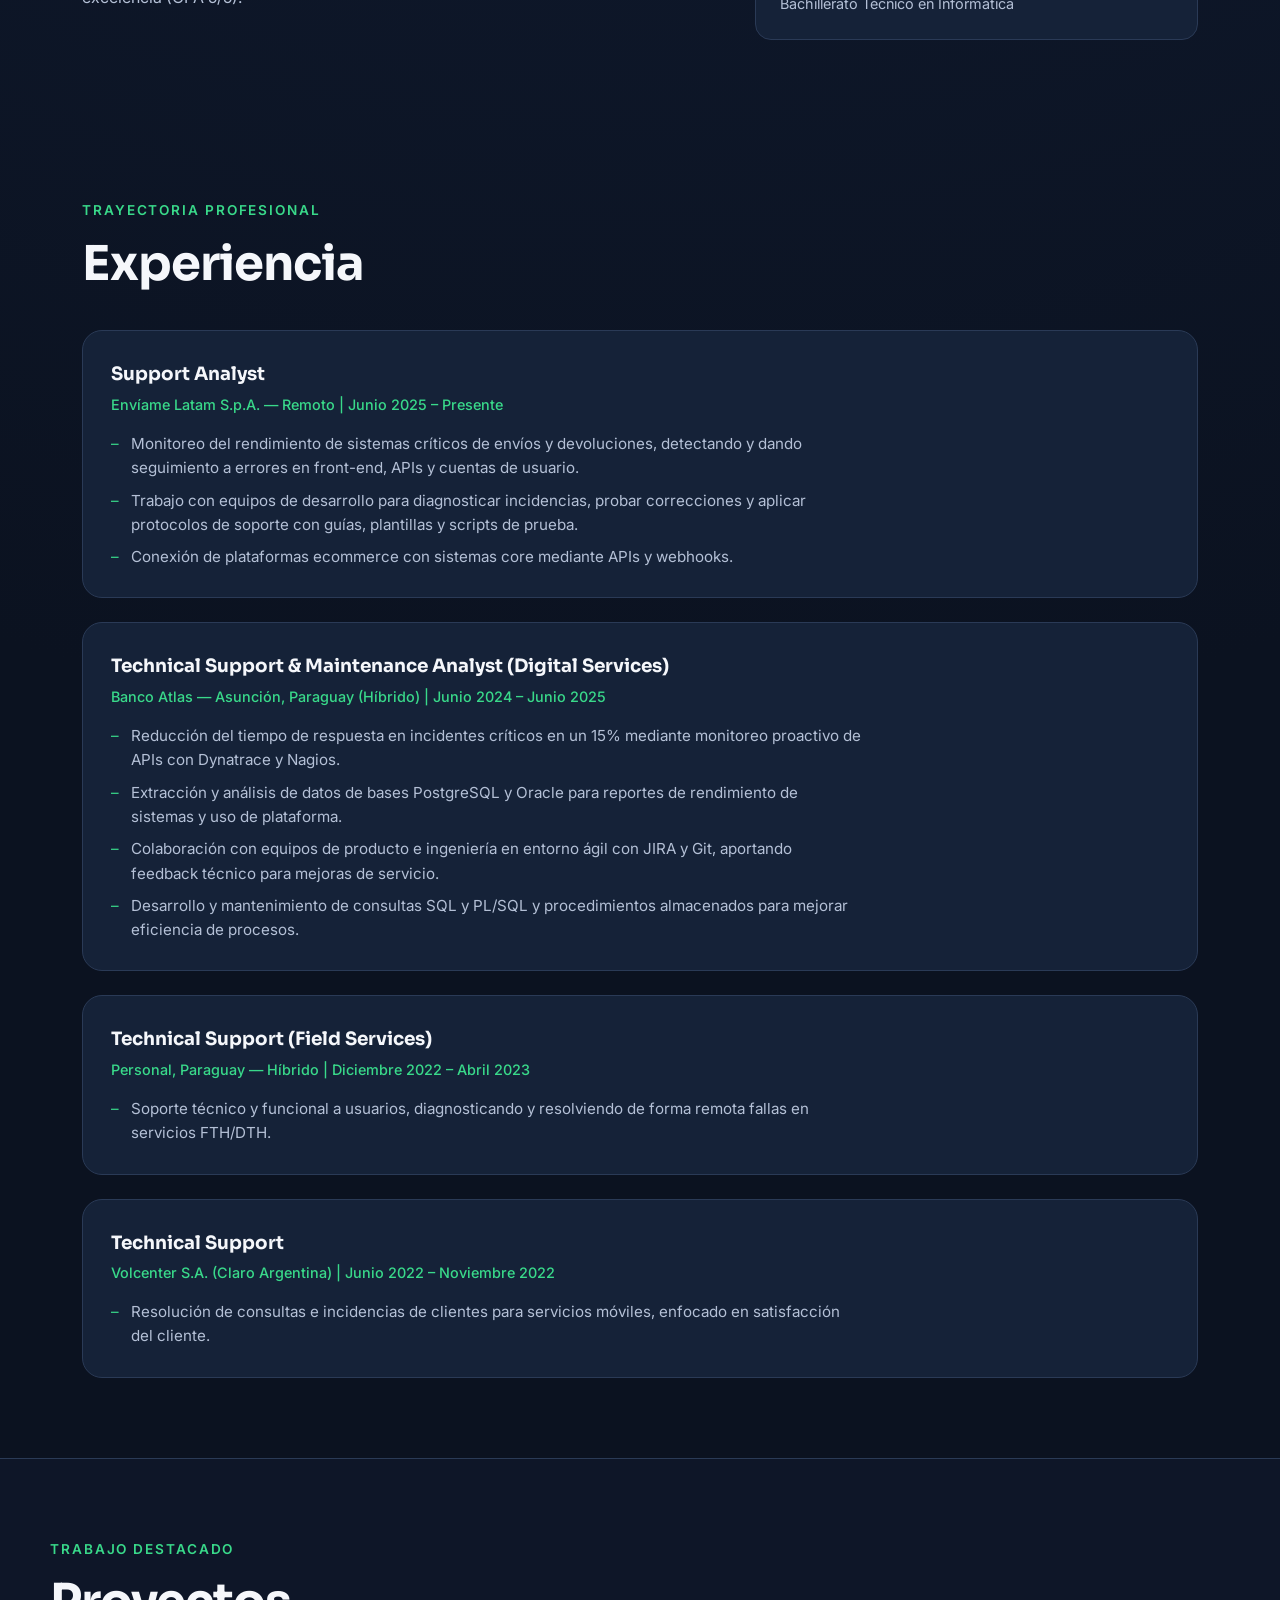
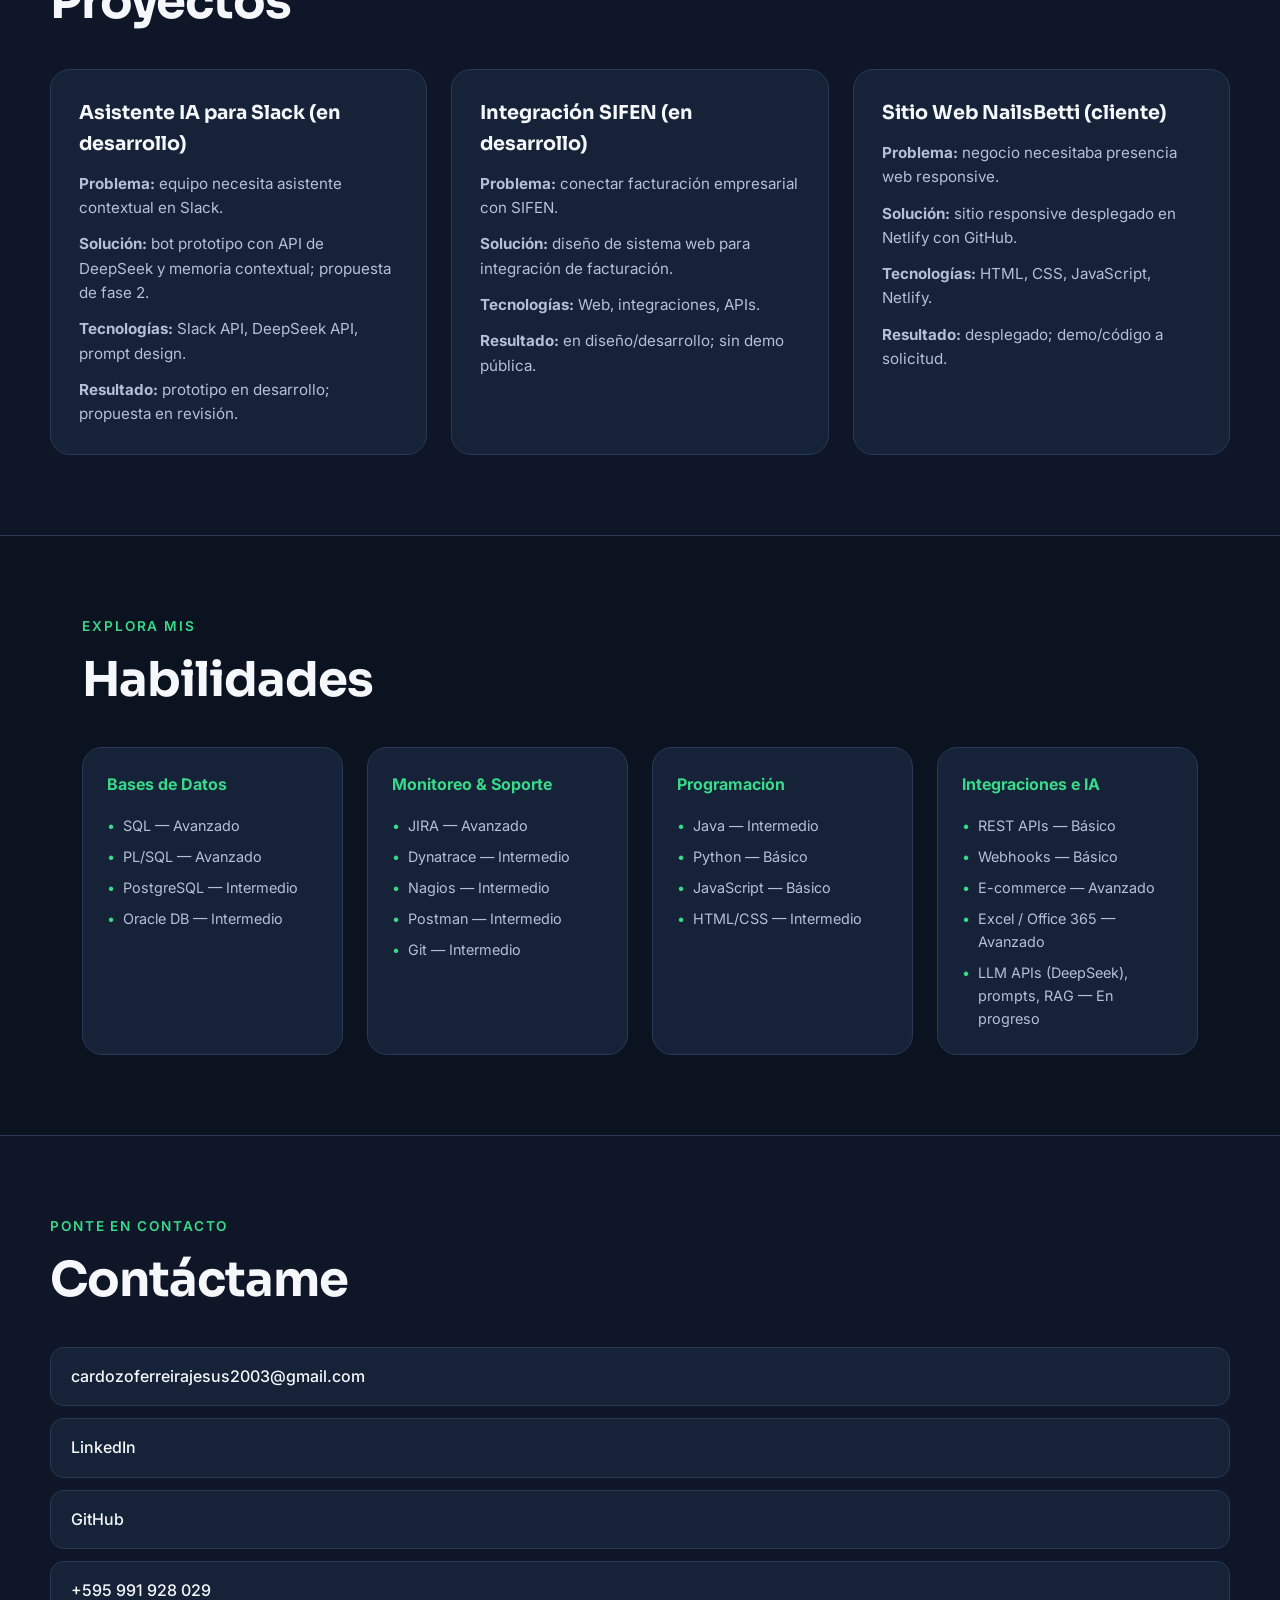
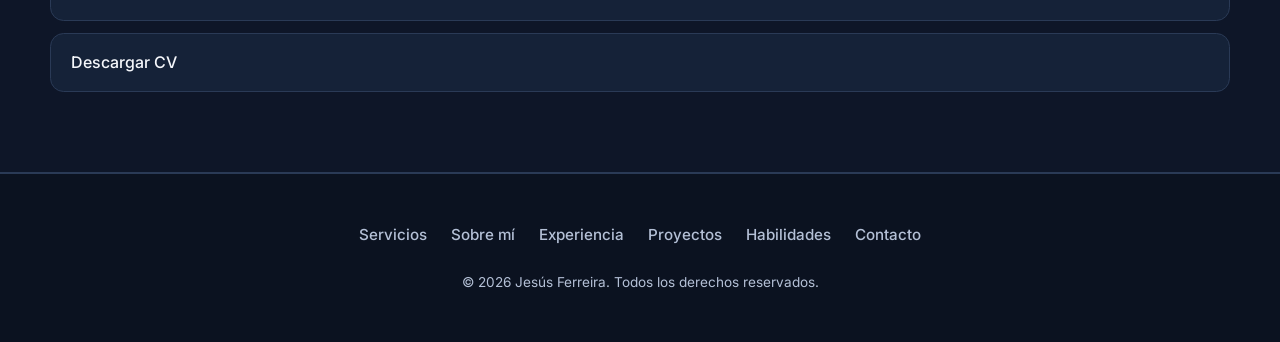
==== commit cc262d64: "ux(nav): agregar selector de idioma entre las versiones español e inglés" ====
--- a/index.html
+++ b/index.html
@@ -8,6 +8,8 @@
     <meta name="author" content="Jesús Antonio Ferreira Cardozo">
     <meta name="theme-color" content="#1f4d33">
         <link rel="canonical" href="https://jesusantonioferreiracardozo.netlify.app/">
+    <link rel="alternate" hreflang="es" href="https://jesusantonioferreiracardozo.netlify.app/">
+    <link rel="alternate" hreflang="en" href="https://jesusantonioferreiracardozo.netlify.app/en/">
 
     <meta property="og:type" content="website">
     <meta property="og:locale" content="es_PY">
@@ -53,6 +55,7 @@
                 <li><a href="#proyectos">Proyectos</a></li>
                 <li><a href="#habilidades">Habilidades</a></li>
                 <li><a href="#contacto">Contacto</a></li>
+                <li class="lang-switch"><a href="./en/" lang="en" hreflang="en">EN</a></li>
                 <li class="nav-cta"><a class="btn btn-primary btn-small" href="#contacto">Contactar</a></li>
             </ul>
         </nav>
--- a/style.css
+++ b/style.css
@@ -56,6 +56,7 @@
 .nav-list a:hover { color: var(--accent); }
 .menu-toggle {
   display: none; flex-direction: column; gap: 5px; background: transparent; border: 0; cursor: pointer; padding: .5rem;
+  min-width: 44px; min-height: 44px;
 }
 .menu-toggle span { width: 24px; height: 2px; background: var(--text); border-radius: 2px; }
 
@@ -85,6 +86,7 @@
 .btn-secondary { border-color: var(--border); color: var(--text); background: transparent; }
 .btn-secondary:hover { border-color: var(--accent); color: var(--accent); }
 .btn-small { padding: .55rem 1.1rem; font-size: .85rem; min-height: 44px; }
+.lang-switch a { border: 1px solid var(--border); border-radius: .5rem; padding: .35rem .7rem; font-size: .85rem; color: var(--text-muted); }
 .btn { min-height: 44px; }
 .social-links { list-style: none; display: flex; gap: 1.25rem; flex-wrap: wrap; }
 .social-links a { color: var(--text-muted); font-size: .9rem; font-weight: 500; }
@@ -123,7 +125,9 @@
 .card-link:hover { text-decoration: underline; }
 
 .about-layout { display: grid; grid-template-columns: 1.3fr .9fr; gap: 2rem; align-items: start; }
-.about-text p { color: var(--text-muted); margin-bottom: 1rem; }
+.about-text p { color: var(--text-muted); margin-bottom: 1rem; max-width: 75ch; }
+.card p { max-width: 75ch; }
+.experience-item li { max-width: 75ch; }
 .about-cards { display: flex; flex-direction: column; gap: 1rem; }
 .mini-card {
   background: var(--surface); border: 1px solid var(--border); border-radius: 1rem; padding: 1.5rem;
@@ -142,28 +146,12 @@
   content: "•"; position: absolute; left: 0; color: var(--accent);
 }
 
-.contact-layout { display: grid; grid-template-columns: .9fr 1.3fr; gap: 2rem; align-items: start; }
 .contact-info { display: flex; flex-direction: column; gap: .75rem; }
 .contact-info a {
   background: var(--surface); border: 1px solid var(--border); border-radius: .85rem;
   padding: 1rem 1.25rem; color: var(--text); font-weight: 500;
 }
 .contact-info a:hover { border-color: var(--accent); color: var(--accent); }
-
-.contact-form {
-  background: var(--surface); border: 1px solid var(--border); border-radius: 1.25rem; padding: 1.75rem;
-  display: flex; flex-direction: column; gap: 1rem;
-}
-.form-group { display: flex; flex-direction: column; gap: .35rem; }
-.form-group label { font-size: .9rem; font-weight: 600; color: var(--text); }
-.form-group input, .form-group textarea {
-  padding: .8rem 1rem; border-radius: .75rem; border: 1px solid var(--border);
-  background: var(--bg-2); color: var(--text); font-family: inherit; font-size: 1rem;
-}
-.form-group input:focus, .form-group textarea:focus { border-color: var(--accent); }
-.form-error { color: var(--danger); font-size: .8rem; min-height: 1rem; }
-.hidden-field { display: none; }
-.form-status { text-align: center; min-height: 1.25rem; color: var(--accent); font-weight: 500; }
 
 .site-footer { border-top: 1px solid var(--border); padding: 3rem 2rem; text-align: center; }
 .site-footer .nav-list { justify-content: center; margin-bottom: 1.5rem; }
--- a/mediaqueries.css
+++ b/mediaqueries.css
@@ -1,7 +1,7 @@
 @media (max-width: 980px) {
   .hero { grid-template-columns: 1fr; padding-top: 3rem; }
   .hero-panel { grid-template-columns: repeat(2, 1fr); }
-  .about-layout, .contact-layout { grid-template-columns: 1fr; }
+  .about-layout { grid-template-columns: 1fr; }
 }
 
 @media (max-width: 720px) {
@@ -14,7 +14,7 @@
     transition: max-height .25s ease, opacity .25s ease;
   }
   .nav-list.open { max-height: 400px; opacity: 1; pointer-events: auto; }
-  .nav-list a { padding: .75rem; border-radius: .5rem; }
+  .nav-list a { padding: .75rem; border-radius: .5rem; min-height: 44px; display: flex; align-items: center; }
   .nav-list a:hover { background: var(--accent-soft); }
   .hero-panel { grid-template-columns: 1fr; }
   .section { padding: 4rem 1.25rem; }
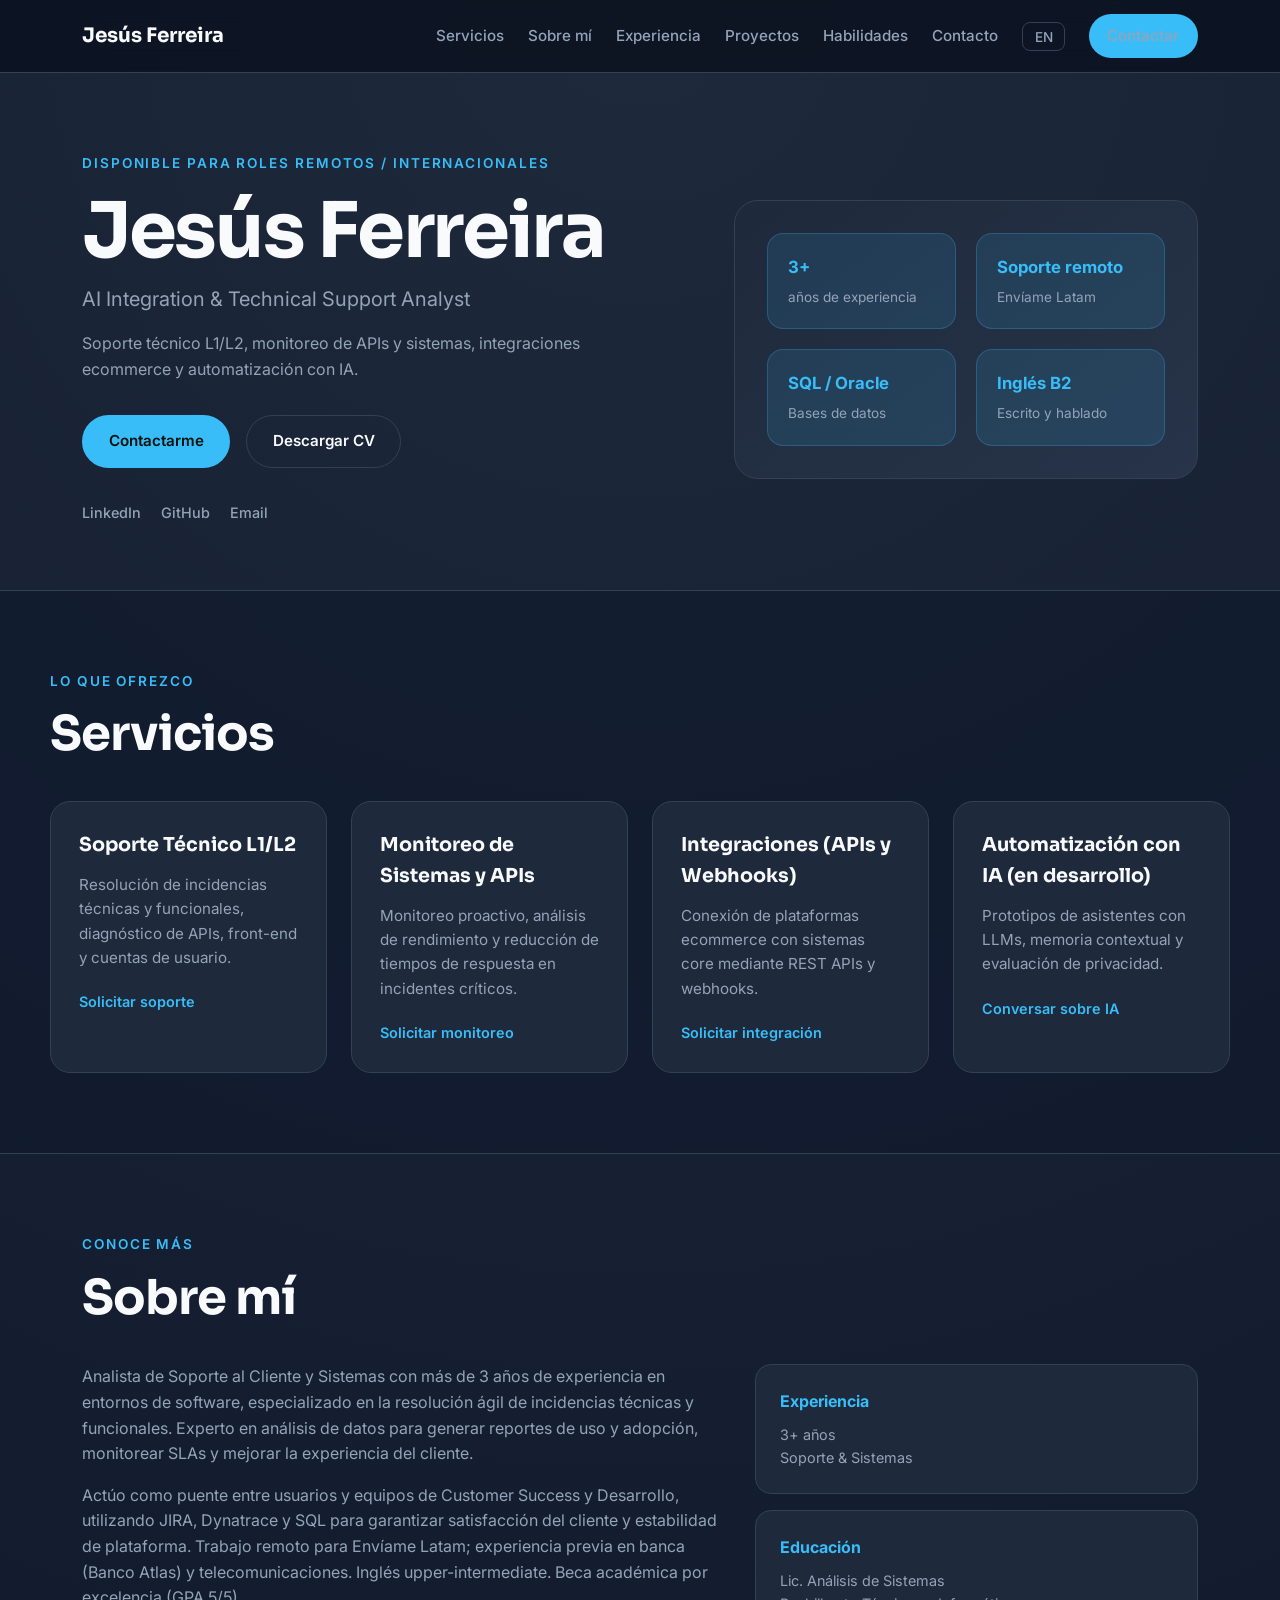
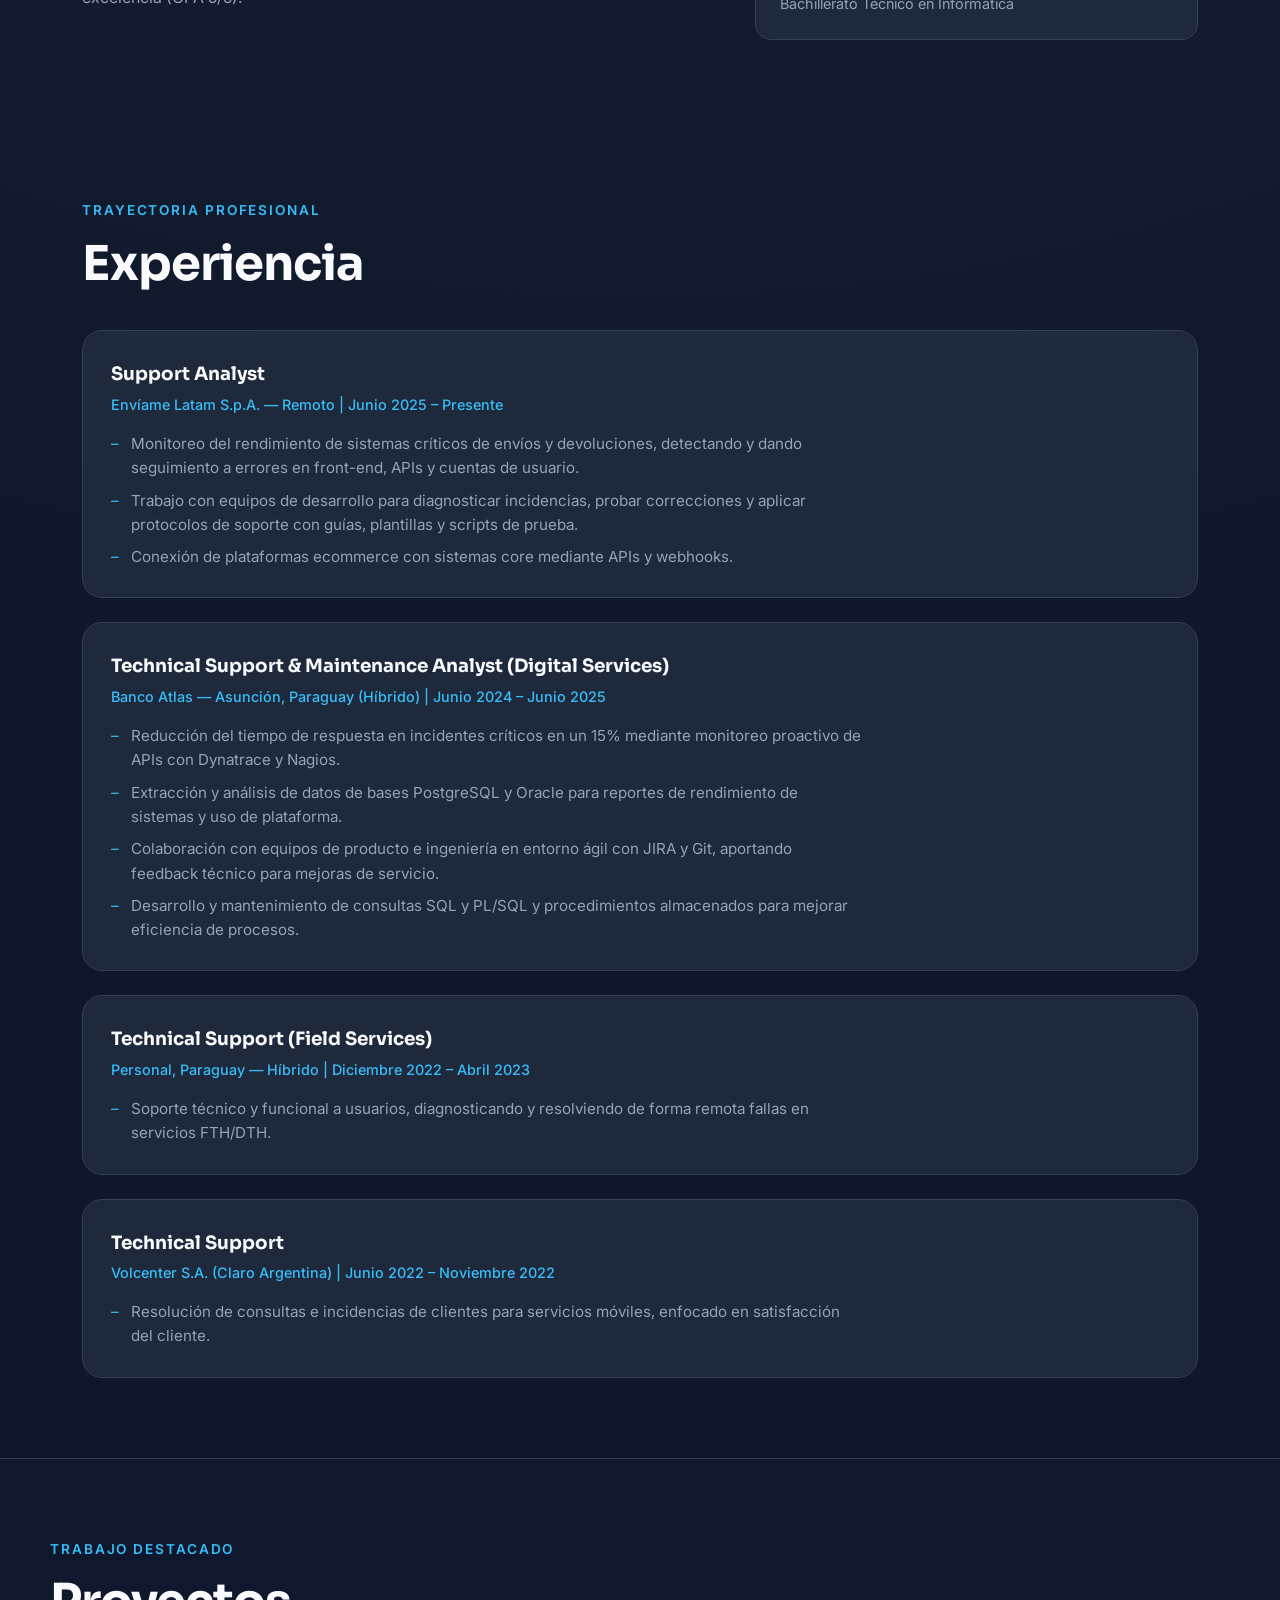
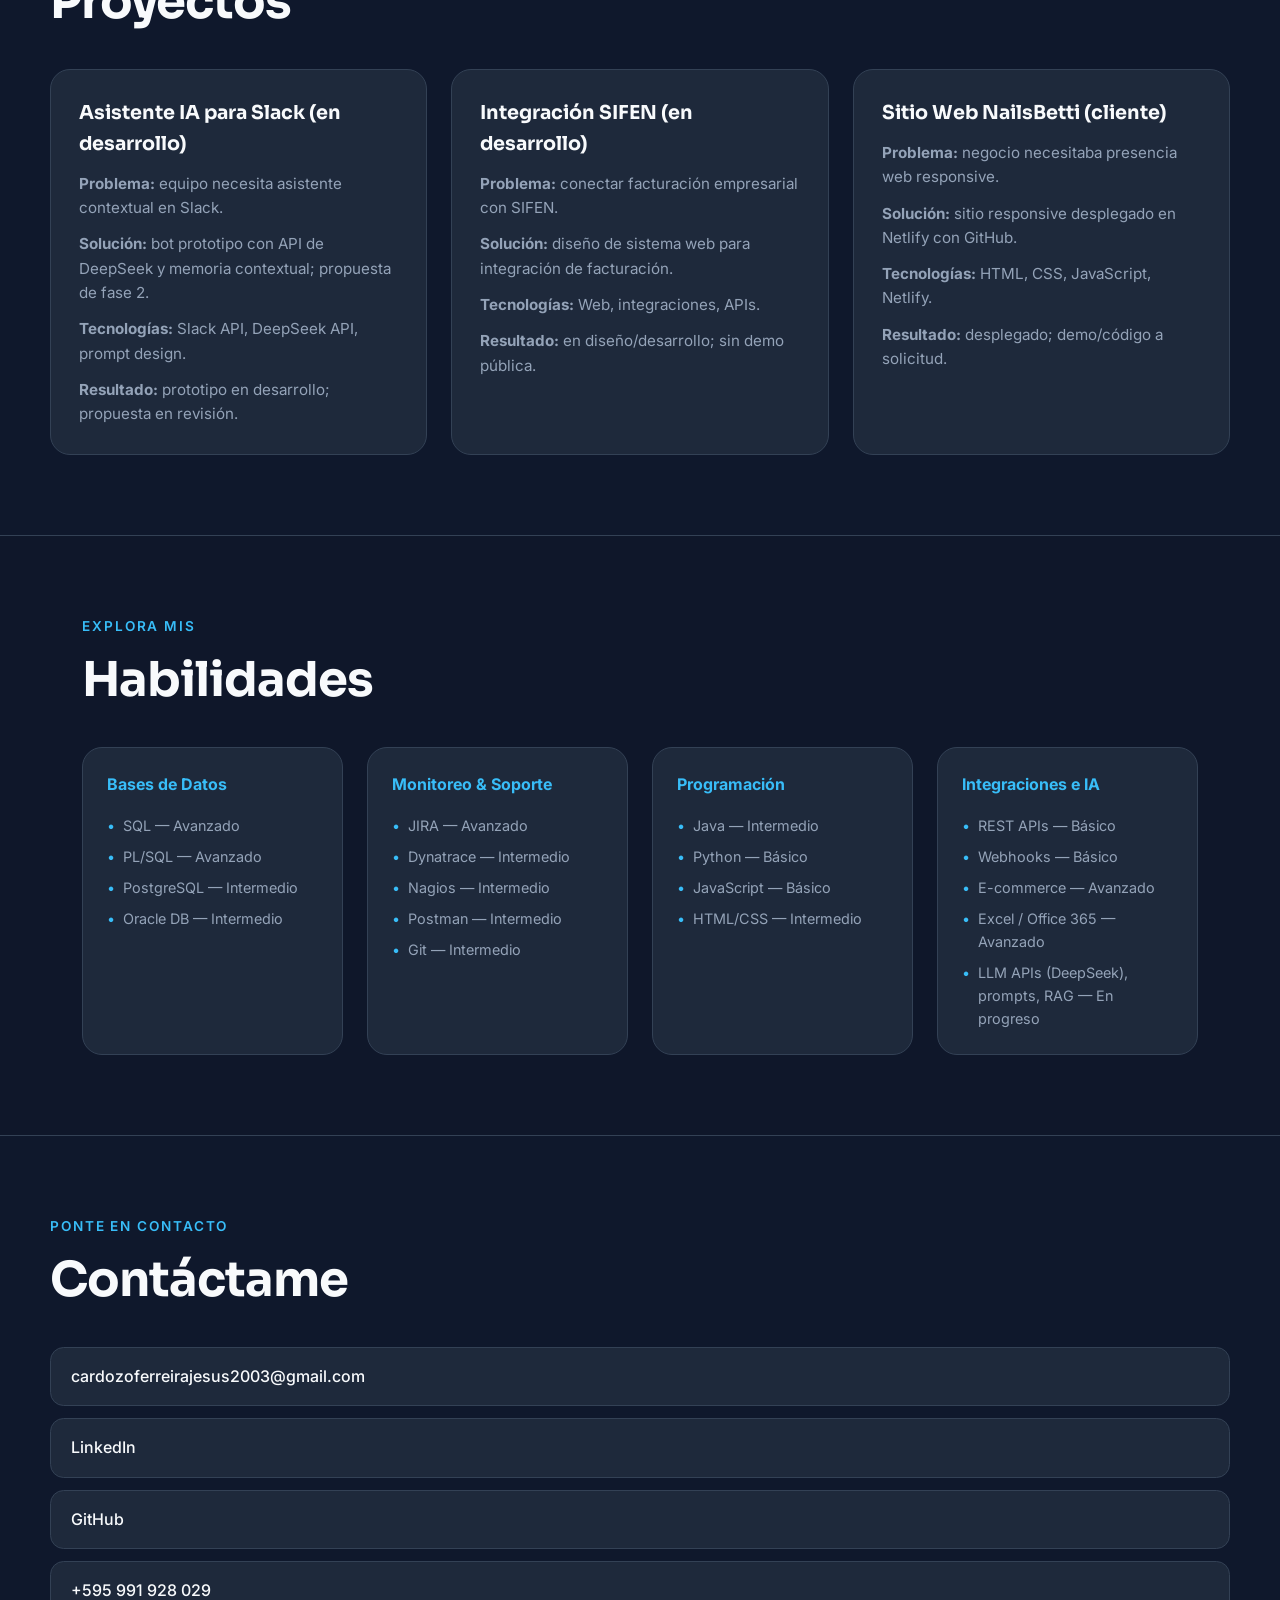
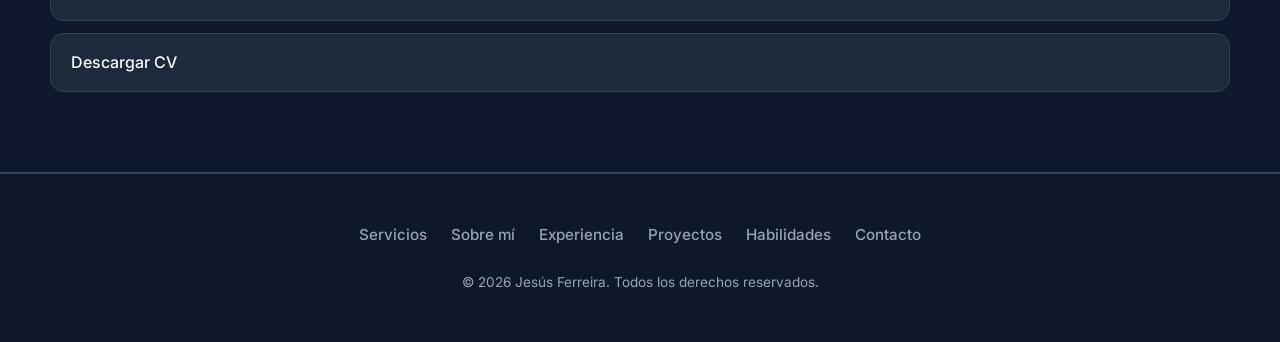
==== commit b3b62282: "ux(paleta): aplicar paleta slate y acento celeste más profesional" ====
--- a/index.html
+++ b/index.html
@@ -6,7 +6,7 @@
     <title>Jesús Ferreira | Analista de Soporte Técnico e Integraciones</title>
     <meta name="description" content="Portafolio de Jesús Ferreira: soporte técnico remoto, monitoreo, integraciones API/webhook y automatización con IA.">
     <meta name="author" content="Jesús Antonio Ferreira Cardozo">
-    <meta name="theme-color" content="#1f4d33">
+    <meta name="theme-color" content="#0f172a">
         <link rel="canonical" href="https://jesusantonioferreiracardozo.netlify.app/">
     <link rel="alternate" hreflang="es" href="https://jesusantonioferreiracardozo.netlify.app/">
     <link rel="alternate" hreflang="en" href="https://jesusantonioferreiracardozo.netlify.app/en/">
--- a/style.css
+++ b/style.css
@@ -1,17 +1,17 @@
 @import url("https://fonts.googleapis.com/css2?family=Inter:wght@300;400;500;600;700&family=Sora:wght@500;600;700&display=swap");
 
 :root {
-  --bg: #0b1220;
-  --bg-2: #101a2d;
-  --surface: #152238;
-  --surface-2: #1b2b46;
-  --border: #2a3a56;
-  --text: #f5f7fb;
-  --text-muted: #b4c0d6;
-  --accent: #39d98a;
-  --accent-hover: #2bc477;
-  --accent-soft: rgba(57,217,138,.12);
-  --danger: #ff6b6b;
+  --bg: #0f172a;
+  --bg-2: #1e293b;
+  --surface: #1e293b;
+  --surface-2: #273449;
+  --border: #334155;
+  --text: #f8fafc;
+  --text-muted: #94a3b8;
+  --accent: #38bdf8;
+  --accent-hover: #0ea5e9;
+  --accent-soft: rgba(56,189,248,.12);
+  --danger: #f87171;
   --max: 1180px;
 }
 
@@ -19,7 +19,7 @@
 html { scroll-behavior: smooth; font-size: 16px; }
 body {
   font-family: "Inter", system-ui, sans-serif;
-  background: radial-gradient(circle at top, #13203a 0%, var(--bg) 45%);
+  background: radial-gradient(circle at top, #1e293b 0%, var(--bg) 45%);
   color: var(--text);
   line-height: 1.6;
   overflow-x: hidden;
@@ -97,7 +97,7 @@
   display: grid; grid-template-columns: 1fr 1fr; gap: 1.25rem;
 }
 .metric {
-  background: var(--accent-soft); border: 1px solid rgba(57,217,138,.25);
+  background: var(--accent-soft); border: 1px solid rgba(56,189,248,.25);
   border-radius: 1rem; padding: 1.25rem; display: flex; flex-direction: column; gap: .35rem;
 }
 .metric strong { font-size: 1.05rem; color: var(--accent); }
